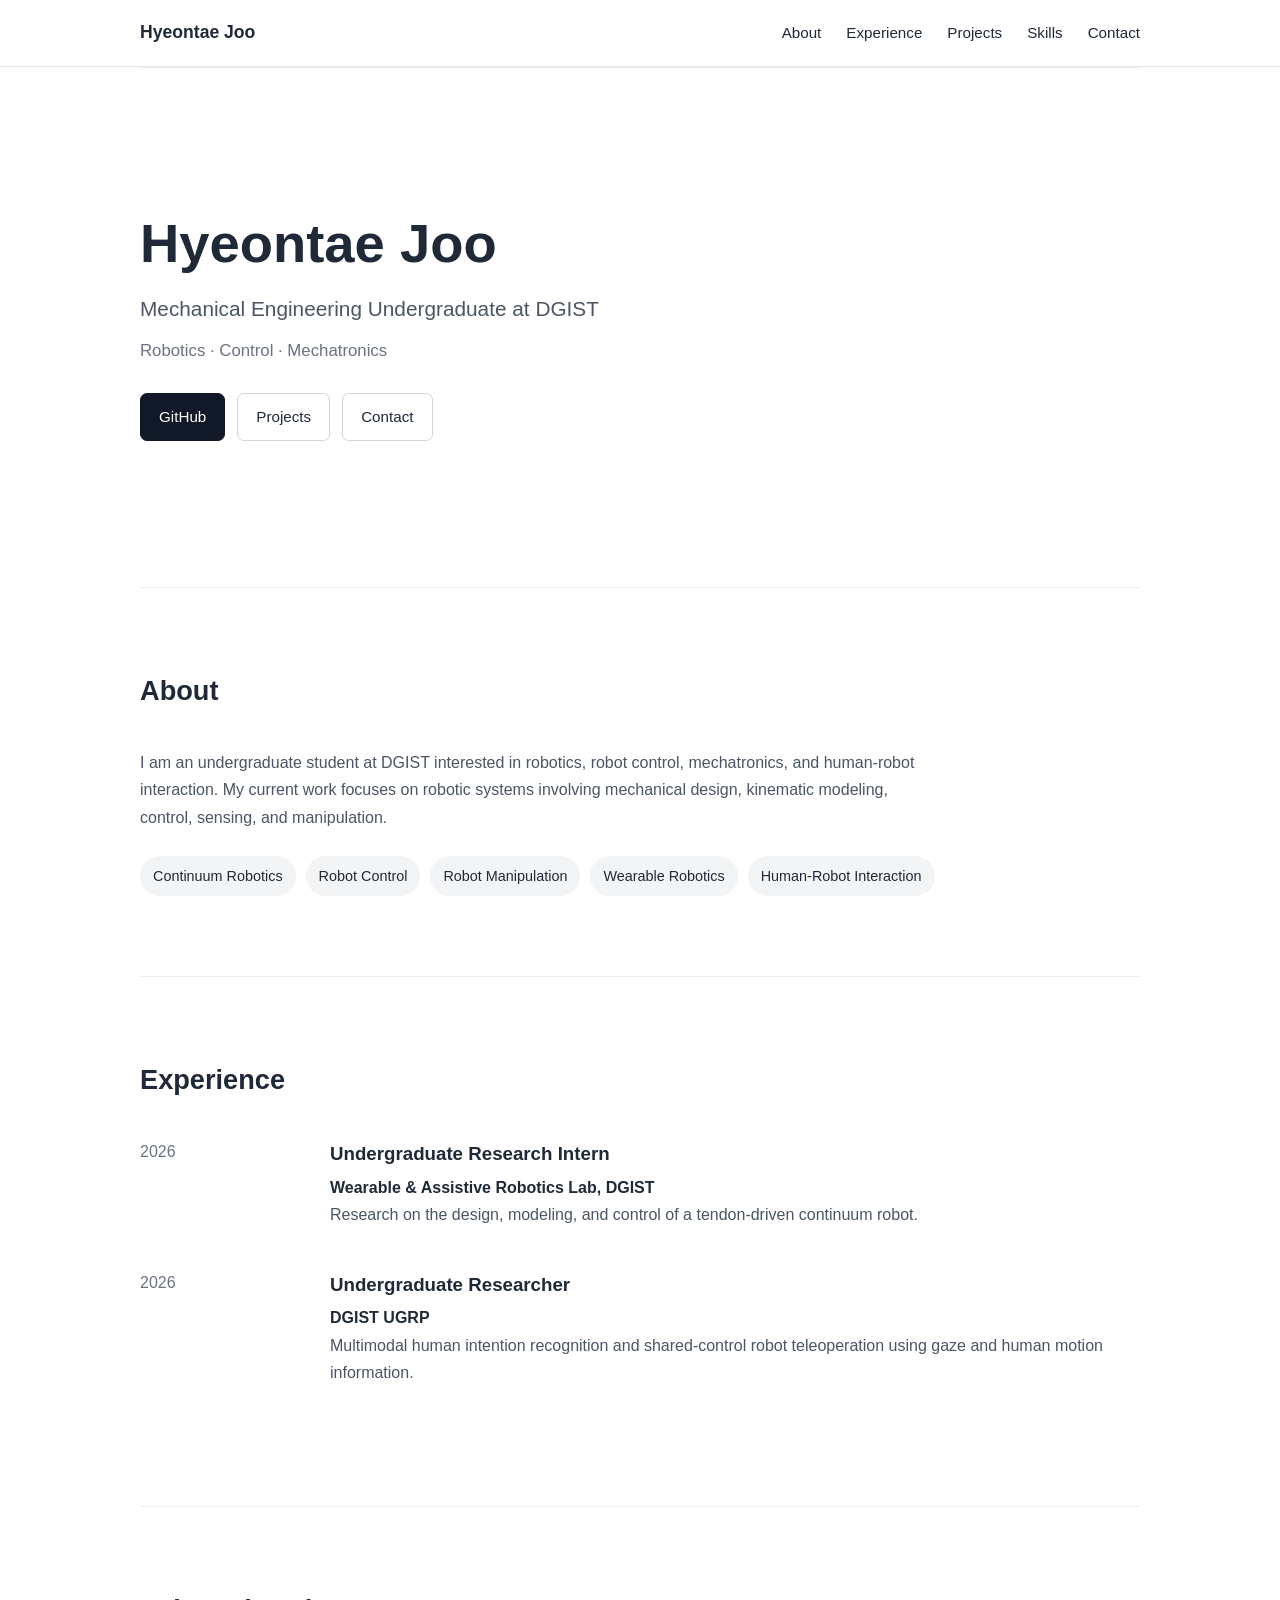
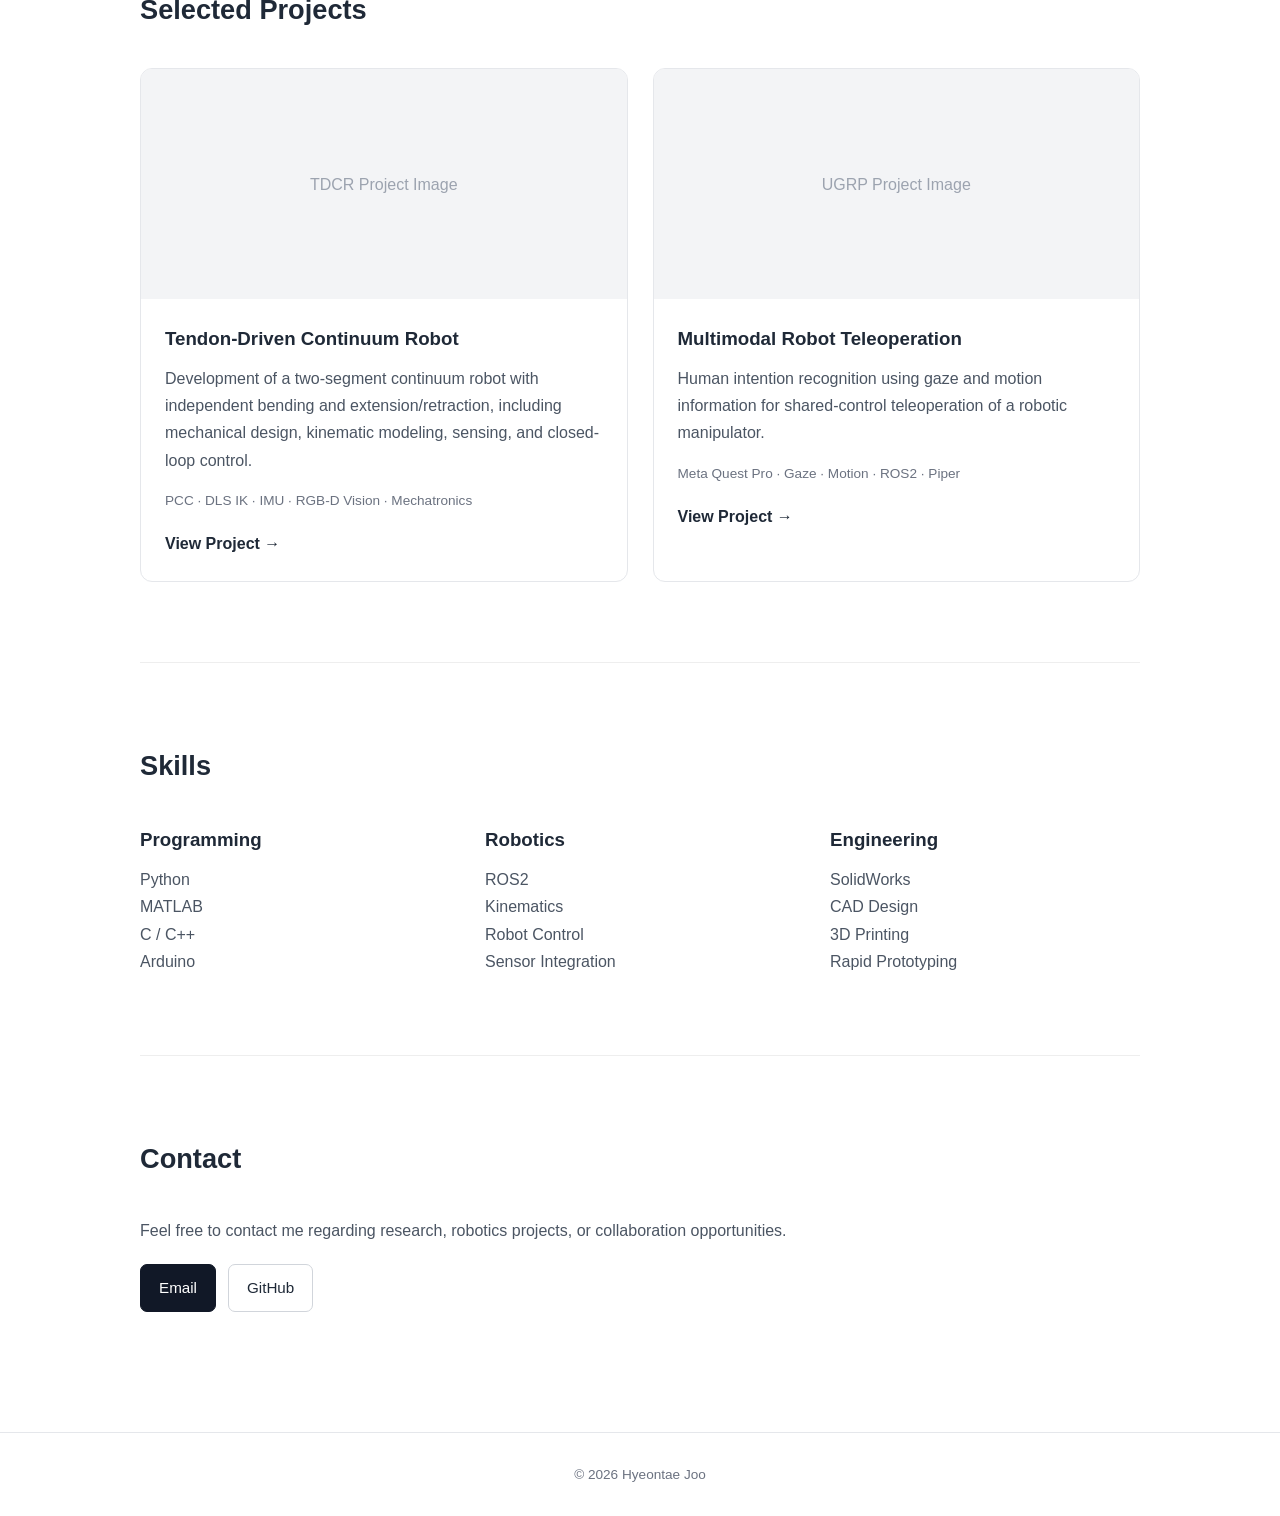
==== index.html @ d096b82c "Update title and add navigation to index.html" ====
<!DOCTYPE html>
<html lang="en">

<head>
  <meta charset="UTF-8">
  <meta name="viewport" content="width=device-width, initial-scale=1.0">

  <title>Hyeontae Joo | Robotics</title>

  <link rel="stylesheet" href="style.css">
</head>

<body>

<nav>
  <div class="nav-container">

    <a href="#" class="logo">
      Hyeontae Joo
    </a>

    <div class="nav-links">
      <a href="#about">About</a>
      <a href="#experience">Experience</a>
      <a href="#projects">Projects</a>
      <a href="#skills">Skills</a>
      <a href="#contact">Contact</a>
    </div>

  </div>
</nav>


<main class="container">

  <!-- HERO -->
  <section class="hero">

    <div>

      <h1>Hyeontae Joo</h1>

      <p class="hero-subtitle">
        Mechanical Engineering Undergraduate at DGIST
      </p>

      <p class="hero-field">
        Robotics · Control · Mechatronics
      </p>

      <div class="buttons">

        <a
          class="button primary"
          href="https://github.com/hyeontaejoo"
          target="_blank">
          GitHub
        </a>

        <a
          class="button"
          href="#projects">
          Projects
        </a>

        <a
          class="button"
          href="#contact">
          Contact
        </a>

      </div>

    </div>

  </section>


  <!-- ABOUT -->
  <section id="about">

    <h2 class="section-title">
      About
    </h2>

    <p class="section-text">
      I am an undergraduate student at DGIST interested in robotics,
      robot control, mechatronics, and human-robot interaction.
      My current work focuses on robotic systems involving mechanical
      design, kinematic modeling, control, sensing, and manipulation.
    </p>


    <div class="interests">

      <span class="tag">Continuum Robotics</span>

      <span class="tag">Robot Control</span>

      <span class="tag">Robot Manipulation</span>

      <span class="tag">Wearable Robotics</span>

      <span class="tag">Human-Robot Interaction</span>

    </div>

  </section>


  <!-- EXPERIENCE -->
  <section id="experience">

    <h2 class="section-title">
      Experience
    </h2>


    <div class="experience-item">

      <div class="experience-date">
        2026
      </div>

      <div>

        <h3>
          Undergraduate Research Intern
        </h3>

        <strong>
          Wearable & Assistive Robotics Lab, DGIST
        </strong>

        <p>
          Research on the design, modeling, and control of a
          tendon-driven continuum robot.
        </p>

      </div>

    </div>


    <div class="experience-item">

      <div class="experience-date">
        2026
      </div>

      <div>

        <h3>
          Undergraduate Researcher
        </h3>

        <strong>
          DGIST UGRP
        </strong>

        <p>
          Multimodal human intention recognition and
          shared-control robot teleoperation using gaze
          and human motion information.
        </p>

      </div>

    </div>

  </section>


  <!-- PROJECTS -->
  <section id="projects">

    <h2 class="section-title">
      Selected Projects
    </h2>


    <div class="projects-grid">


      <!-- TDCR -->
      <div class="project-card">

        <div class="project-image">
          TDCR Project Image
        </div>

        <div class="project-content">

          <h3>
            Tendon-Driven Continuum Robot
          </h3>

          <p>
            Development of a two-segment continuum robot
            with independent bending and extension/retraction,
            including mechanical design, kinematic modeling,
            sensing, and closed-loop control.
          </p>

          <div class="project-tech">
            PCC · DLS IK · IMU · RGB-D Vision · Mechatronics
          </div>

          <a class="project-link" href="#">
            View Project →
          </a>

        </div>

      </div>


      <!-- UGRP -->
      <div class="project-card">

        <div class="project-image">
          UGRP Project Image
        </div>

        <div class="project-content">

          <h3>
            Multimodal Robot Teleoperation
          </h3>

          <p>
            Human intention recognition using gaze and
            motion information for shared-control
            teleoperation of a robotic manipulator.
          </p>

          <div class="project-tech">
            Meta Quest Pro · Gaze · Motion · ROS2 · Piper
          </div>

          <a class="project-link" href="#">
            View Project →
          </a>

        </div>

      </div>


    </div>

  </section>


  <!-- SKILLS -->
  <section id="skills">

    <h2 class="section-title">
      Skills
    </h2>


    <div class="skills-grid">

      <div class="skill">

        <h3>Programming</h3>

        <p>
          Python<br>
          MATLAB<br>
          C / C++<br>
          Arduino
        </p>

      </div>


      <div class="skill">

        <h3>Robotics</h3>

        <p>
          ROS2<br>
          Kinematics<br>
          Robot Control<br>
          Sensor Integration
        </p>

      </div>


      <div class="skill">

        <h3>Engineering</h3>

        <p>
          SolidWorks<br>
          CAD Design<br>
          3D Printing<br>
          Rapid Prototyping
        </p>

      </div>

    </div>

  </section>


  <!-- CONTACT -->
  <section id="contact" class="contact">

    <h2 class="section-title">
      Contact
    </h2>

    <p>
      Feel free to contact me regarding research,
      robotics projects, or collaboration opportunities.
    </p>

    <div class="buttons">

      <a
        class="button primary"
        href="mailto:YOUR_EMAIL">
        Email
      </a>

      <a
        class="button"
        href="https://github.com/hyeontaejoo"
        target="_blank">
        GitHub
      </a>

    </div>

  </section>

</main>


<footer>
  © 2026 Hyeontae Joo
</footer>


</body>
</html>
---- style.css ----
* {
  margin: 0;
  padding: 0;
  box-sizing: border-box;
}

html {
  scroll-behavior: smooth;
}

body {
  font-family: -apple-system, BlinkMacSystemFont, "Segoe UI", Arial, sans-serif;
  color: #1f2937;
  background: #ffffff;
  line-height: 1.7;
}

a {
  color: inherit;
  text-decoration: none;
}

/* Navigation */
nav {
  position: sticky;
  top: 0;
  z-index: 100;
  background: rgba(255, 255, 255, 0.95);
  border-bottom: 1px solid #e5e7eb;
}

.nav-container {
  max-width: 1050px;
  margin: auto;
  padding: 18px 25px;
  display: flex;
  justify-content: space-between;
  align-items: center;
}

.logo {
  font-weight: 700;
  font-size: 1.1rem;
}

.nav-links {
  display: flex;
  gap: 25px;
  font-size: 0.95rem;
}

.nav-links a:hover {
  color: #2563eb;
}

/* Main */
.container {
  max-width: 1050px;
  margin: auto;
  padding: 0 25px;
}

/* Hero */
.hero {
  min-height: 520px;
  display: flex;
  align-items: center;
  padding: 80px 0;
}

.hero h1 {
  font-size: 3.4rem;
  line-height: 1.1;
  margin-bottom: 18px;
}

.hero-subtitle {
  font-size: 1.3rem;
  color: #4b5563;
  margin-bottom: 10px;
}

.hero-field {
  color: #6b7280;
  font-size: 1.05rem;
  margin-bottom: 28px;
}

.buttons {
  display: flex;
  gap: 12px;
  flex-wrap: wrap;
}

.button {
  padding: 10px 18px;
  border: 1px solid #d1d5db;
  border-radius: 7px;
  font-size: 0.95rem;
  transition: 0.2s;
}

.button:hover {
  background: #f3f4f6;
}

.button.primary {
  background: #111827;
  color: white;
  border-color: #111827;
}

/* Sections */
section {
  padding: 80px 0;
  border-top: 1px solid #eeeeee;
}

.section-title {
  font-size: 1.7rem;
  margin-bottom: 35px;
}

.section-text {
  max-width: 780px;
  color: #4b5563;
}

/* Interests */
.interests {
  display: flex;
  flex-wrap: wrap;
  gap: 10px;
  margin-top: 25px;
}

.tag {
  padding: 8px 13px;
  background: #f3f4f6;
  border-radius: 20px;
  font-size: 0.9rem;
}

/* Experience */
.experience-item {
  display: grid;
  grid-template-columns: 160px 1fr;
  gap: 30px;
  margin-bottom: 40px;
}

.experience-date {
  color: #6b7280;
}

.experience-item h3 {
  margin-bottom: 4px;
}

.experience-item p {
  color: #4b5563;
}

/* Projects */
.projects-grid {
  display: grid;
  grid-template-columns: repeat(2, 1fr);
  gap: 25px;
}

.project-card {
  border: 1px solid #e5e7eb;
  border-radius: 12px;
  overflow: hidden;
  transition: 0.25s;
  background: white;
}

.project-card:hover {
  transform: translateY(-4px);
  box-shadow: 0 10px 30px rgba(0,0,0,0.08);
}

.project-image {
  height: 230px;
  background: #f3f4f6;
  display: flex;
  justify-content: center;
  align-items: center;
  color: #9ca3af;
}

.project-content {
  padding: 24px;
}

.project-content h3 {
  margin-bottom: 10px;
}

.project-content p {
  color: #4b5563;
  margin-bottom: 15px;
}

.project-tech {
  font-size: 0.85rem;
  color: #6b7280;
}

.project-link {
  display: inline-block;
  margin-top: 18px;
  font-weight: 600;
}

.project-link:hover {
  color: #2563eb;
}

/* Skills */
.skills-grid {
  display: grid;
  grid-template-columns: repeat(3, 1fr);
  gap: 35px;
}

.skill h3 {
  margin-bottom: 10px;
}

.skill p {
  color: #4b5563;
}

/* Contact */
.contact {
  padding-bottom: 120px;
}

.contact p {
  color: #4b5563;
  margin-bottom: 20px;
}

/* Footer */
footer {
  border-top: 1px solid #e5e7eb;
  padding: 30px 25px;
  text-align: center;
  font-size: 0.85rem;
  color: #6b7280;
}

/* Mobile */
@media (max-width: 750px) {
  .nav-links {
    display: none;
  }

  .hero h1 {
    font-size: 2.6rem;
  }

  .projects-grid {
    grid-template-columns: 1fr;
  }

  .skills-grid {
    grid-template-columns: 1fr;
  }

  .experience-item {
    grid-template-columns: 1fr;
    gap: 5px;
  }
}
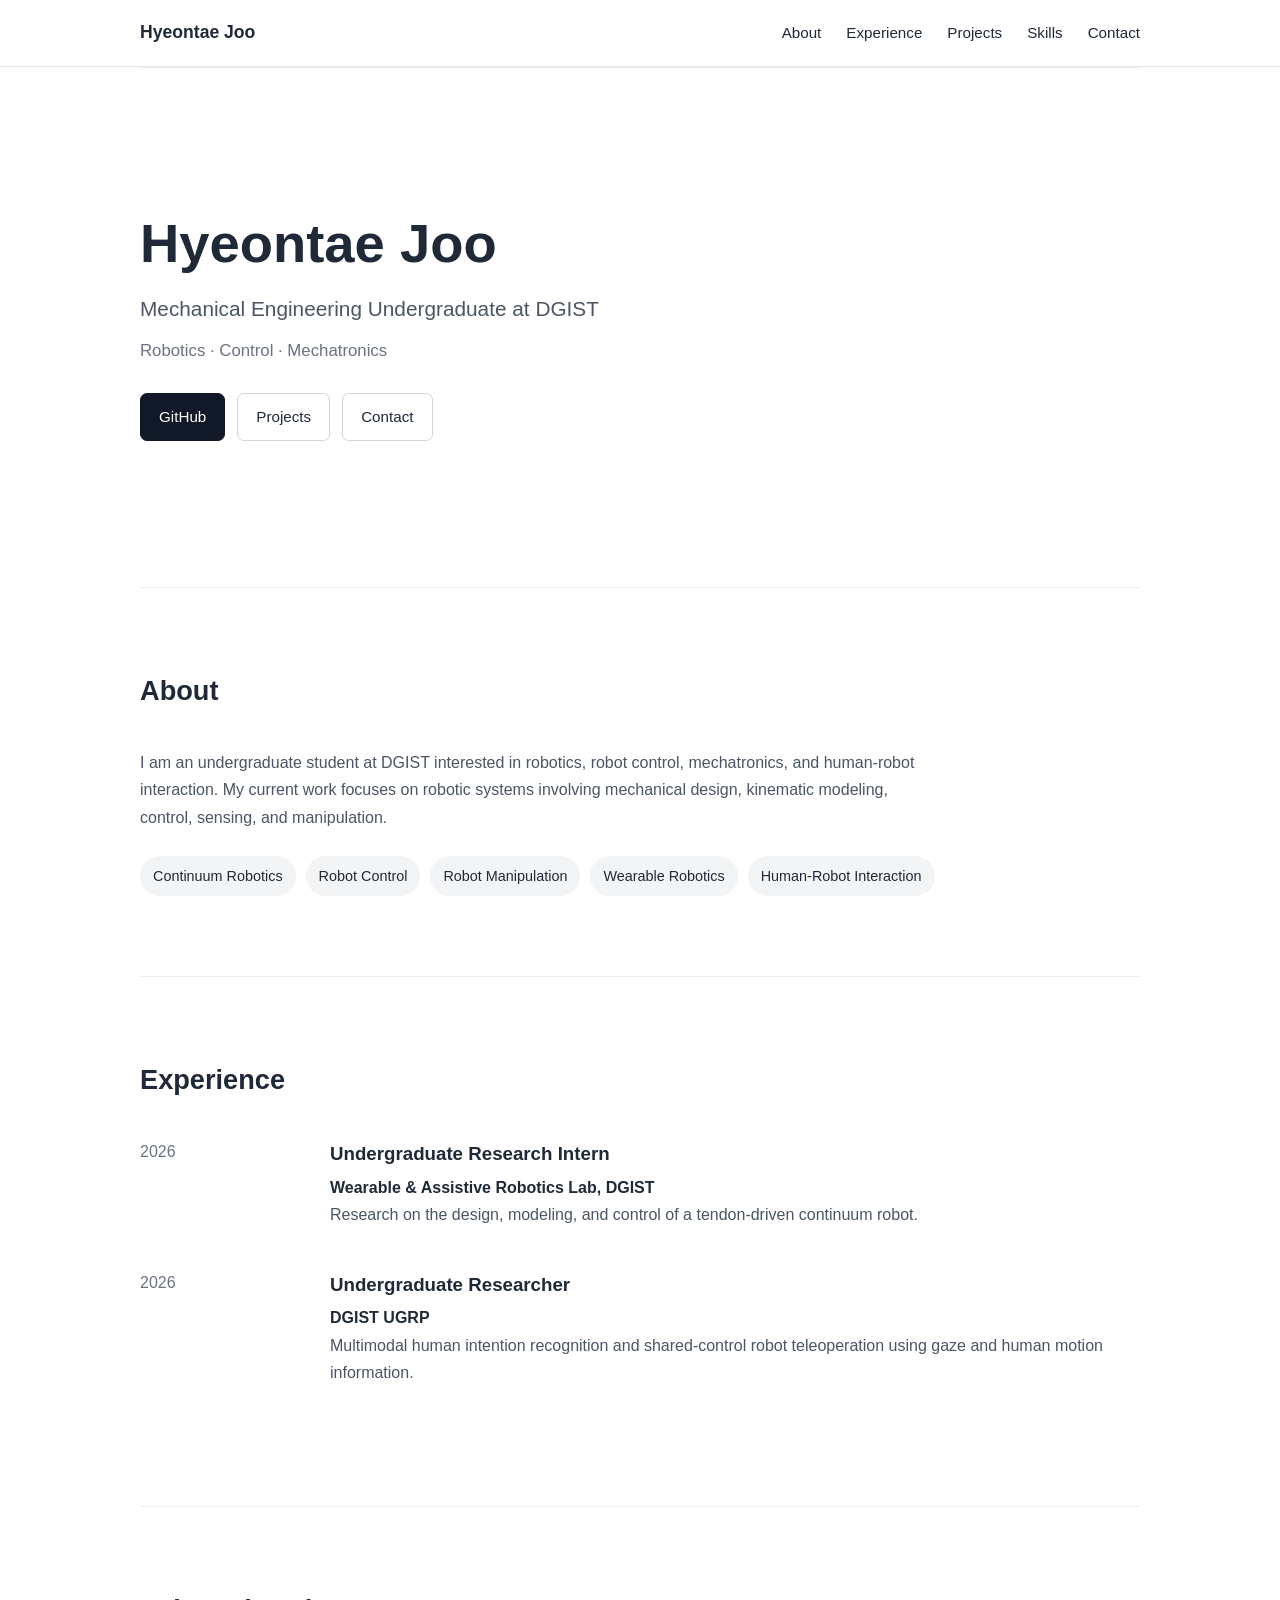
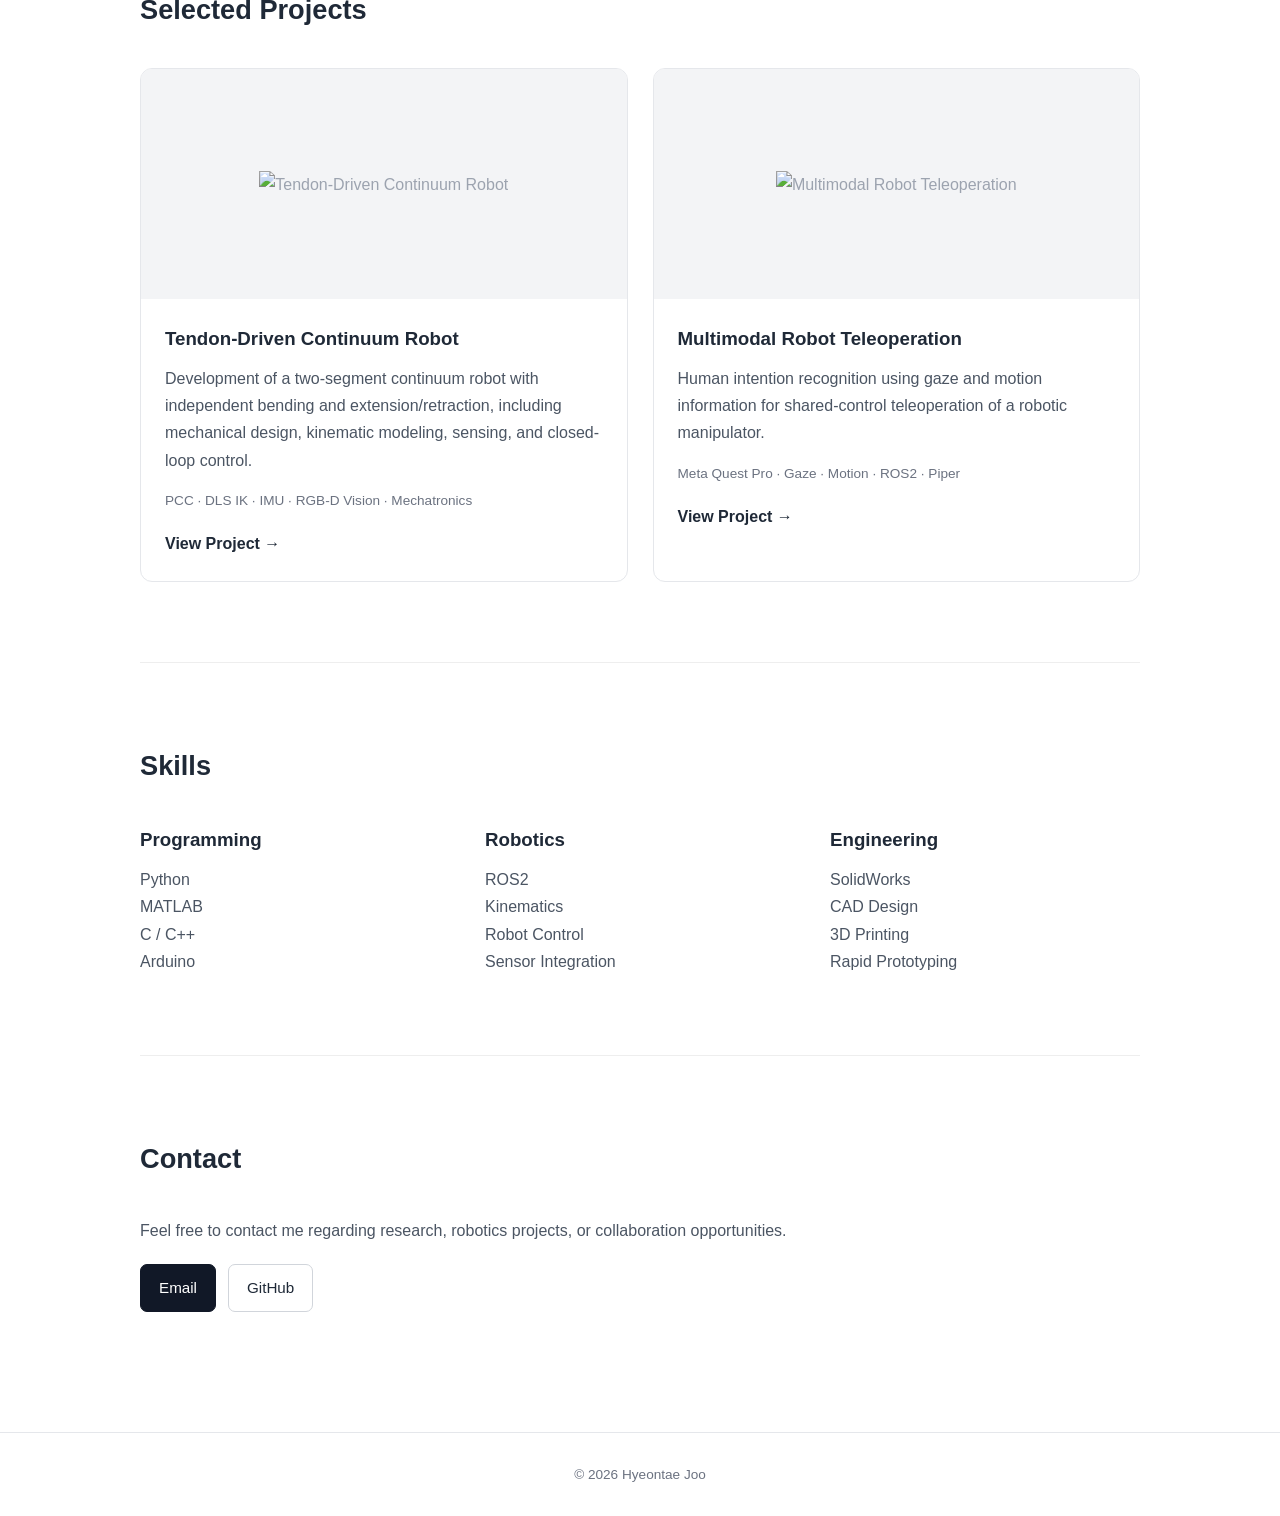
==== commit 5a4c4601: "Add project images for TDCR and UGRP" ====
--- a/index.html
+++ b/index.html
@@ -186,7 +186,7 @@
       <div class="project-card">
 
         <div class="project-image">
-          TDCR Project Image
+          <img src="images/tdcr.jpg" alt="Tendon-Driven Continuum Robot">
         </div>
 
         <div class="project-content">
@@ -219,7 +219,7 @@
       <div class="project-card">
 
         <div class="project-image">
-          UGRP Project Image
+          <img src="images/ugrp.jpg" alt="Multimodal Robot Teleoperation">
         </div>
 
         <div class="project-content">
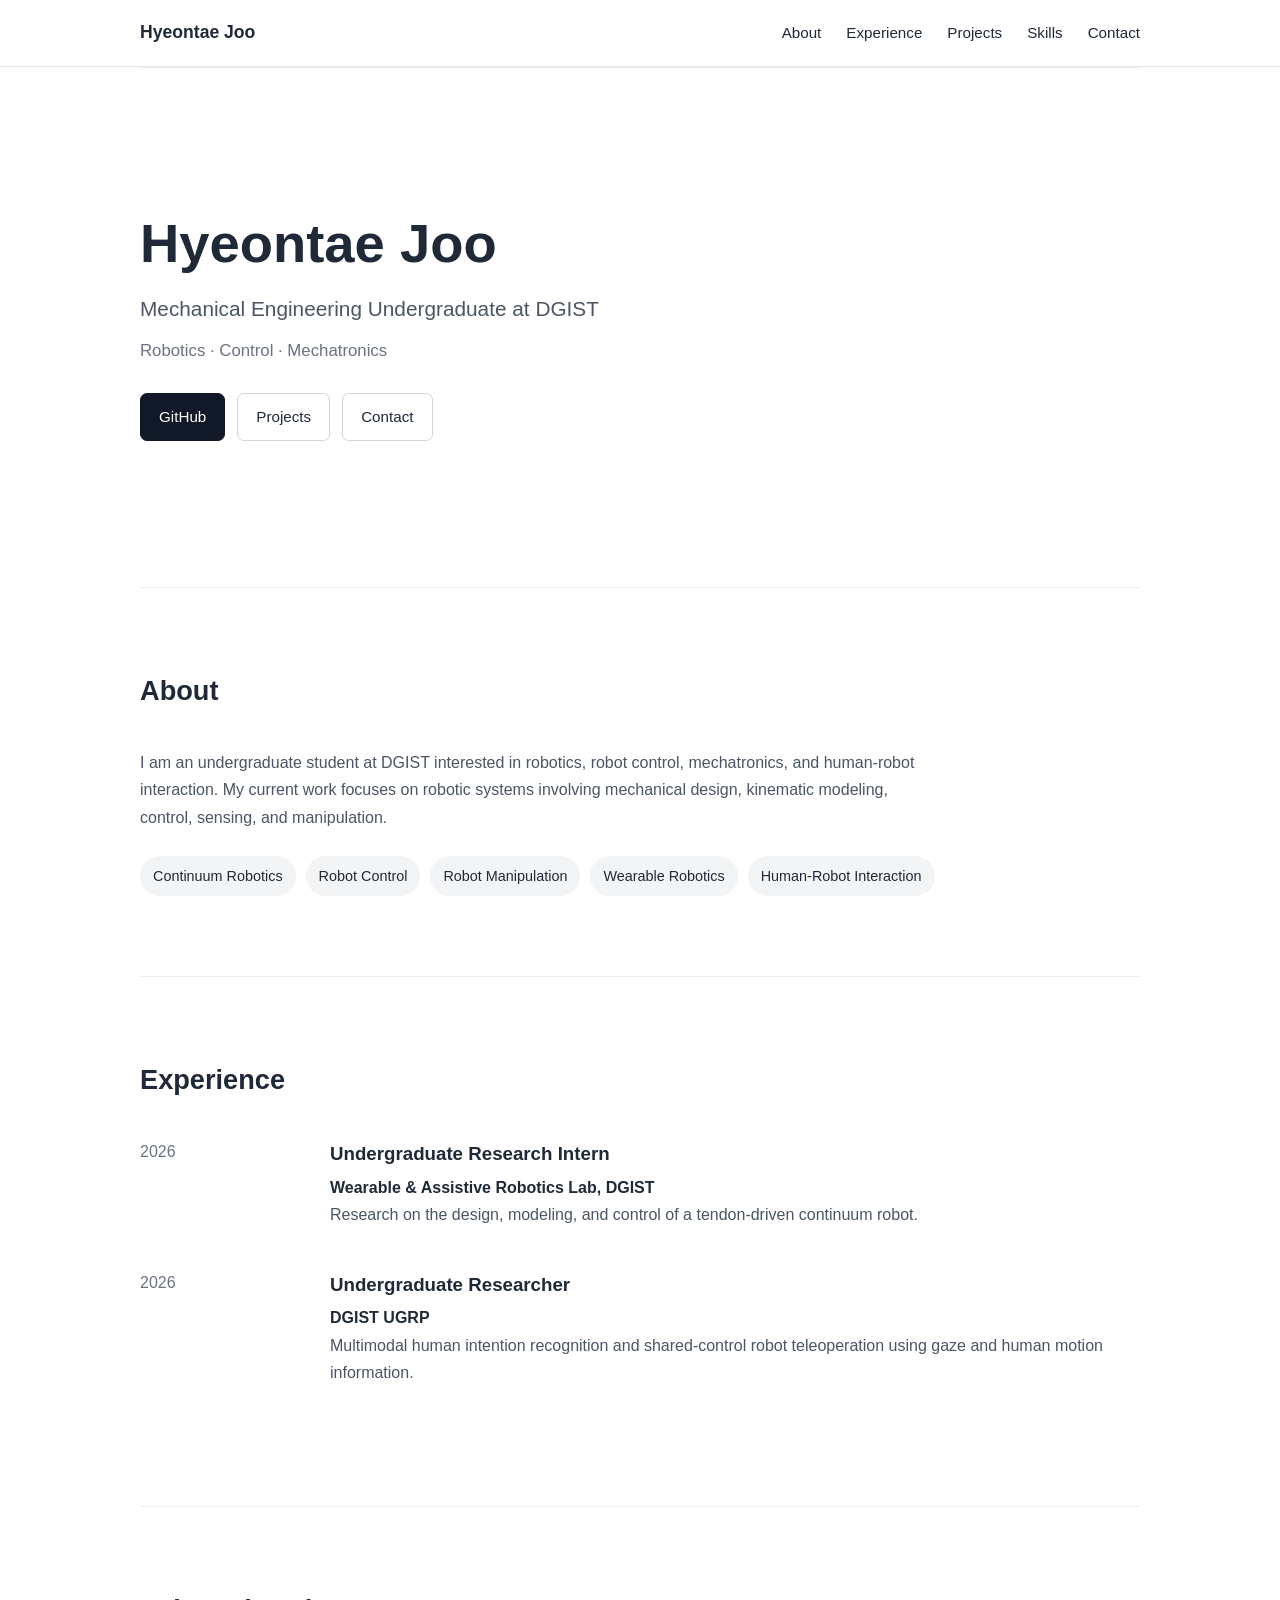
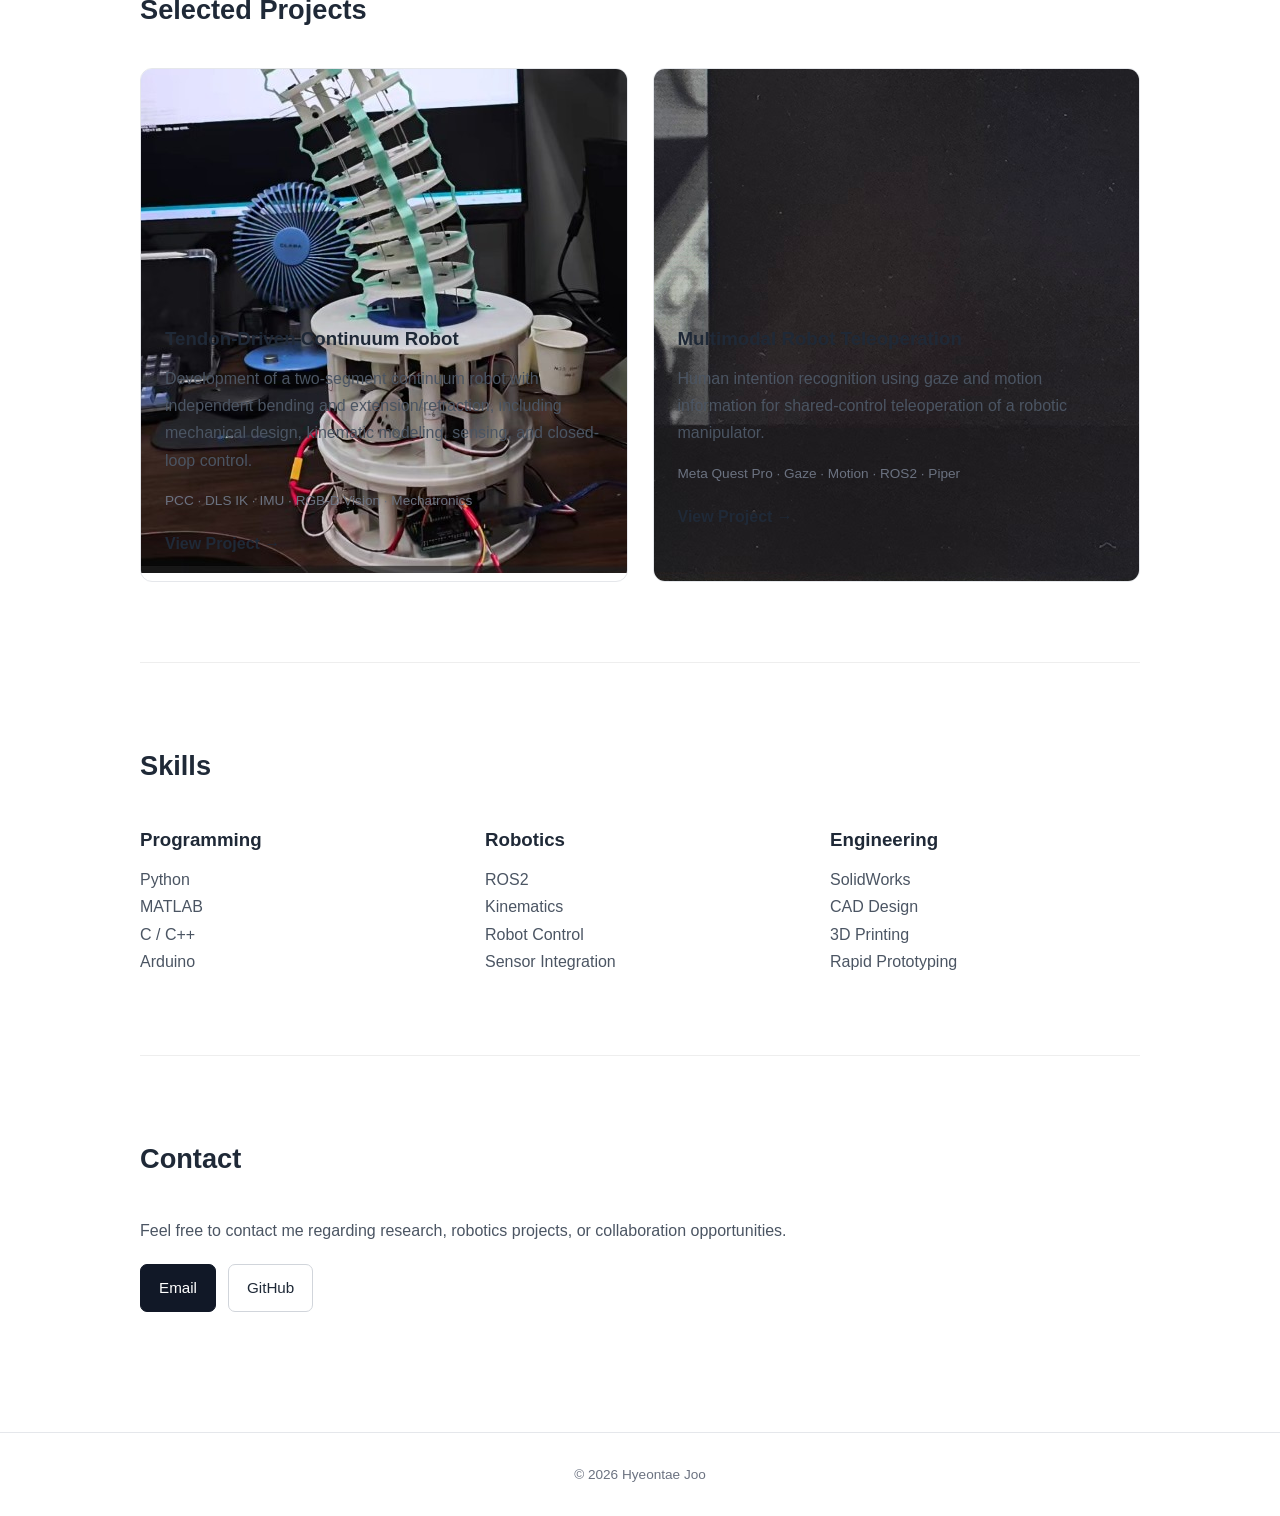
==== commit c513cf62: "Fix image source paths in project cards" ====
--- a/index.html
+++ b/index.html
@@ -186,7 +186,7 @@
       <div class="project-card">
 
         <div class="project-image">
-          <img src="images/tdcr.jpg" alt="Tendon-Driven Continuum Robot">
+          <img src="image/tdcr.jpg" alt="Tendon-Driven Continuum Robot">
         </div>
 
         <div class="project-content">
@@ -219,7 +219,7 @@
       <div class="project-card">
 
         <div class="project-image">
-          <img src="images/ugrp.jpg" alt="Multimodal Robot Teleoperation">
+          <img src="image/ugrp.jpg" alt="Multimodal Robot Teleoperation">
         </div>
 
         <div class="project-content">
--- a/style.css
+++ b/style.css
@@ -188,6 +188,9 @@
   justify-content: center;
   align-items: center;
   color: #9ca3af;
+  width: 100%;
+  height: 100%
+  object-fit: cover;
 }
 
 .project-content {
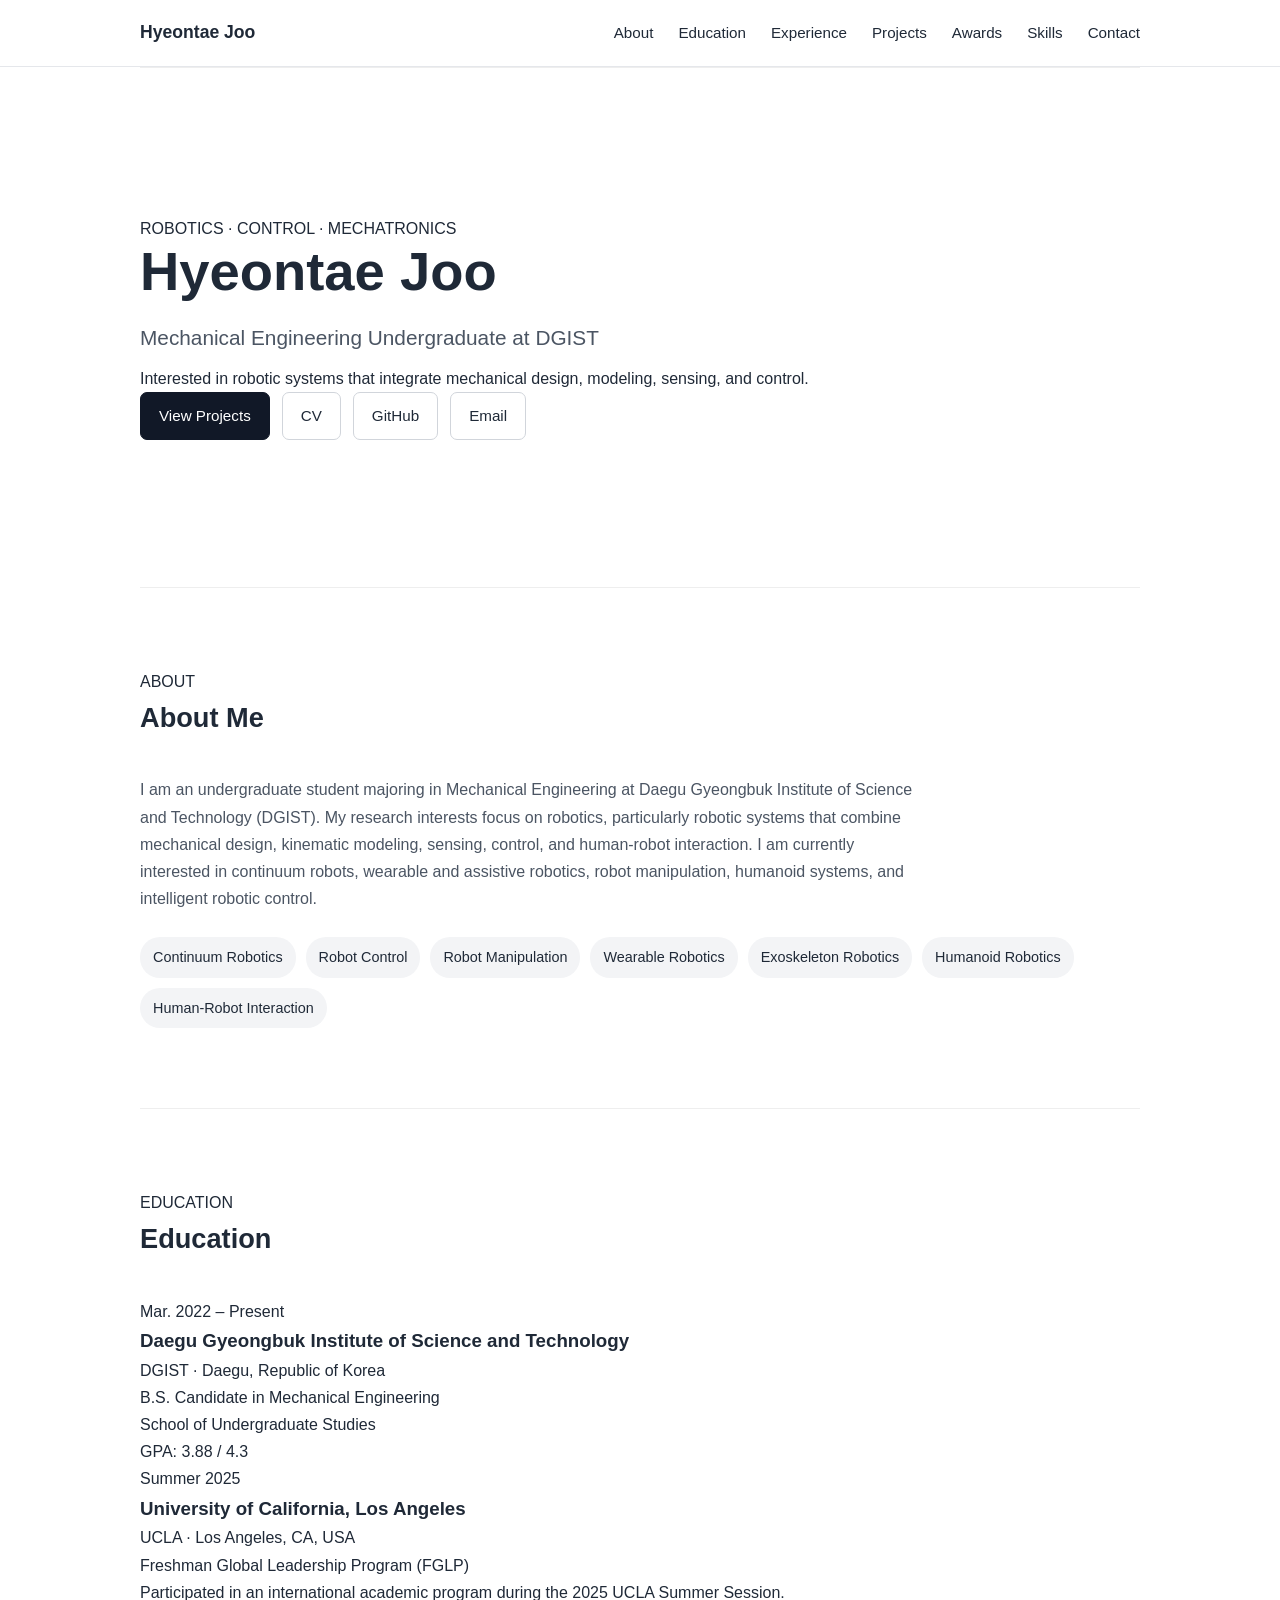
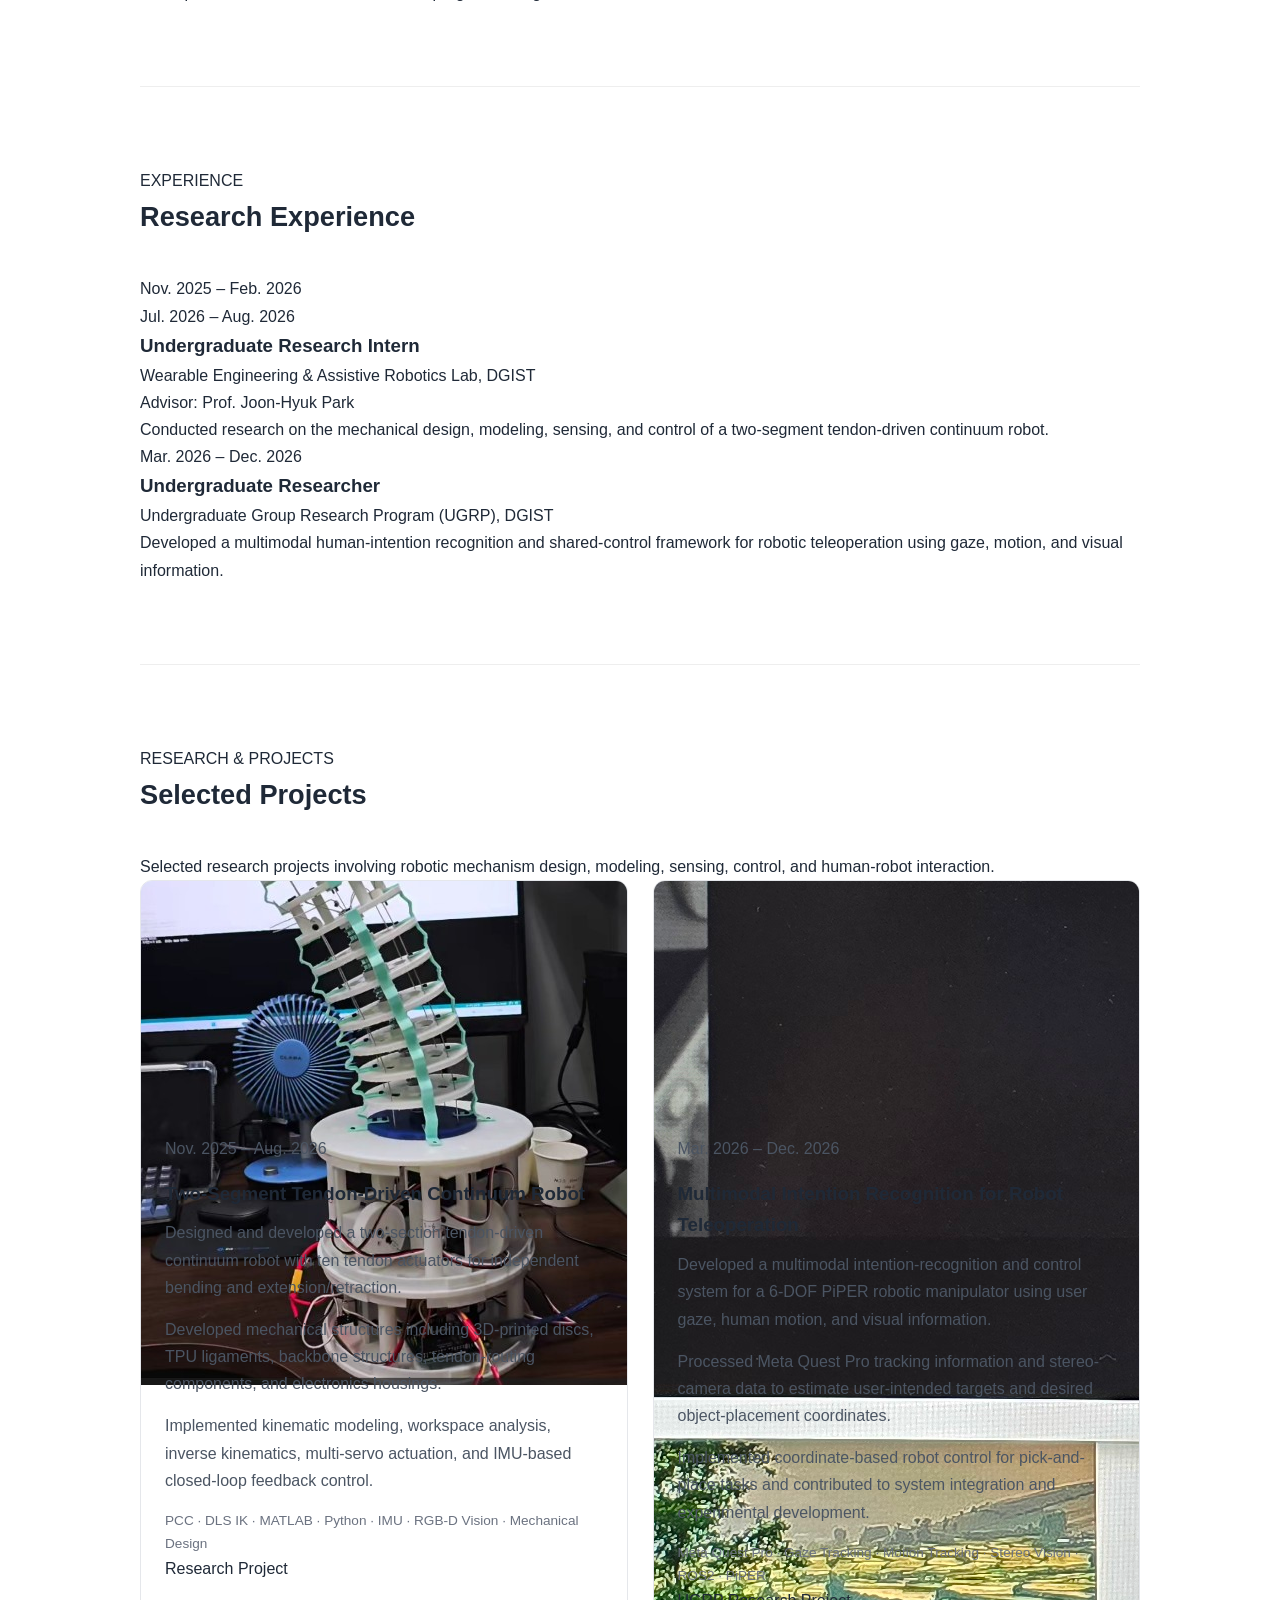
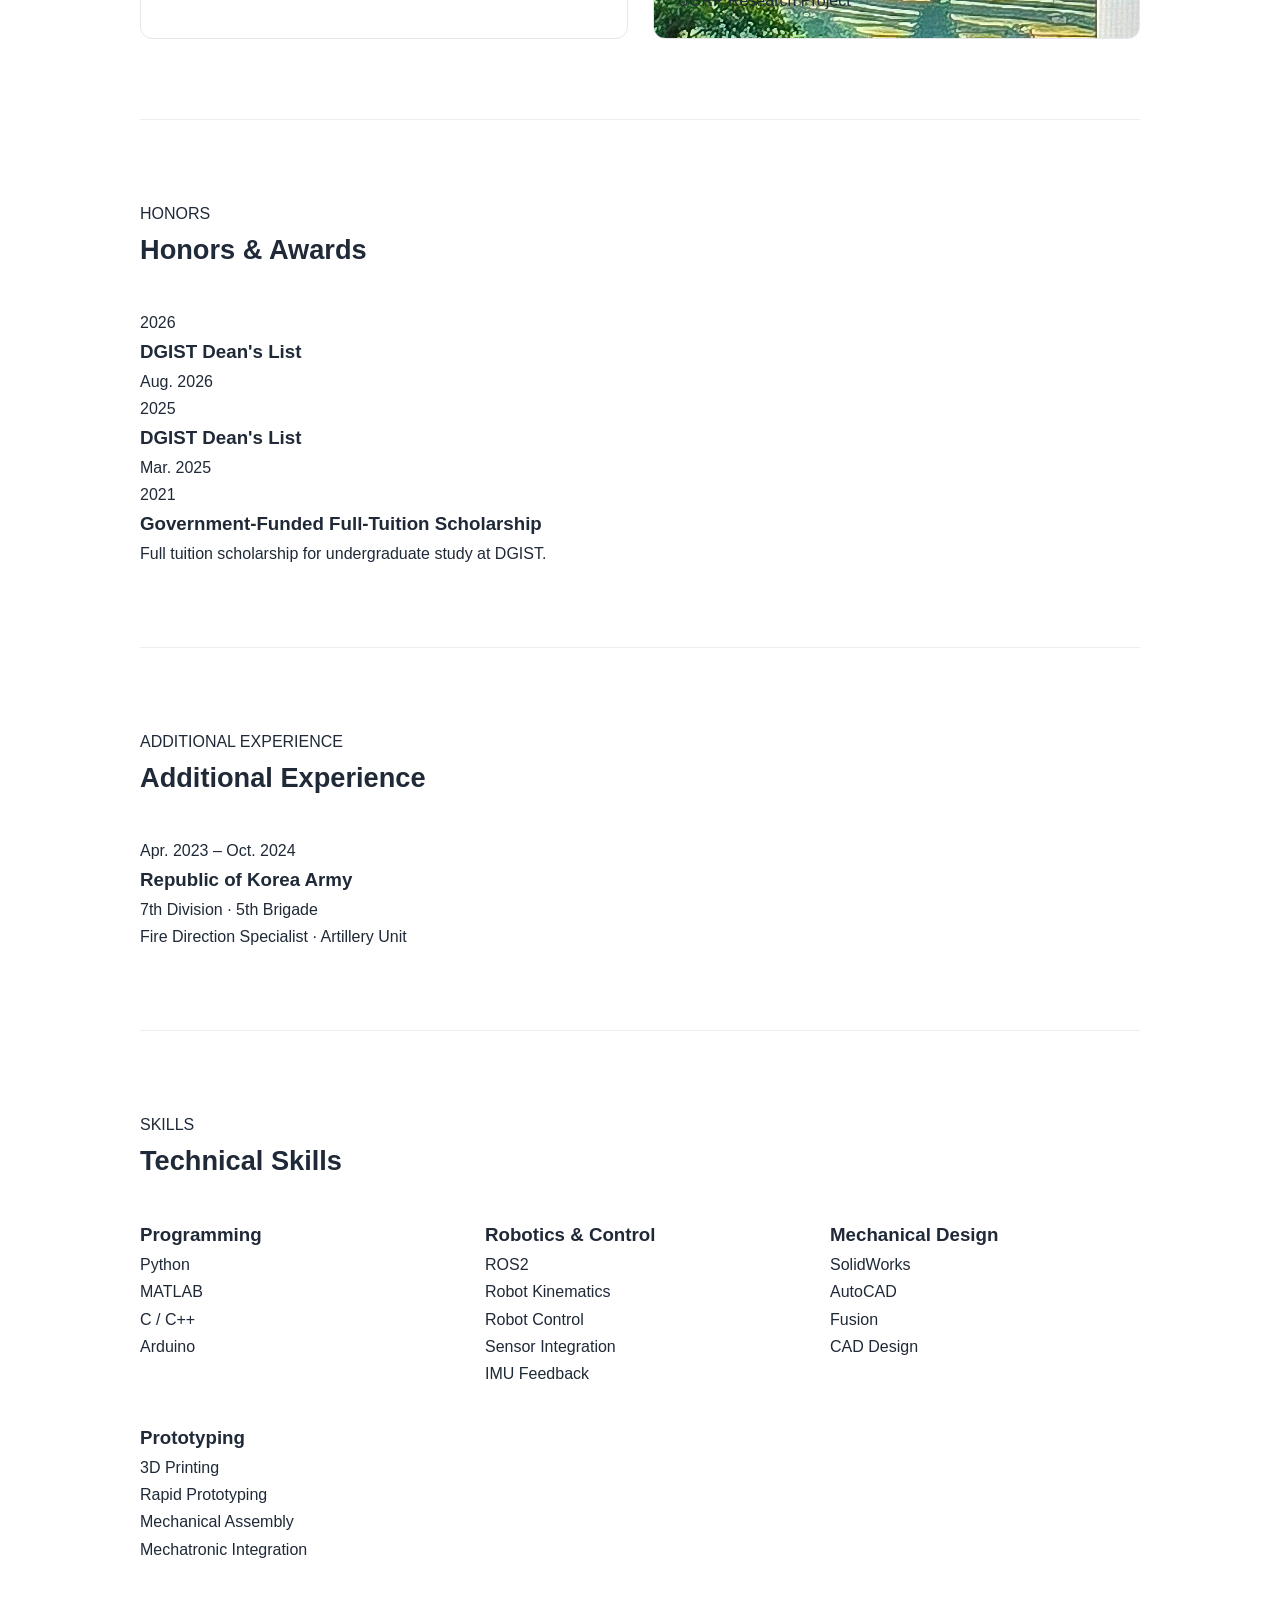
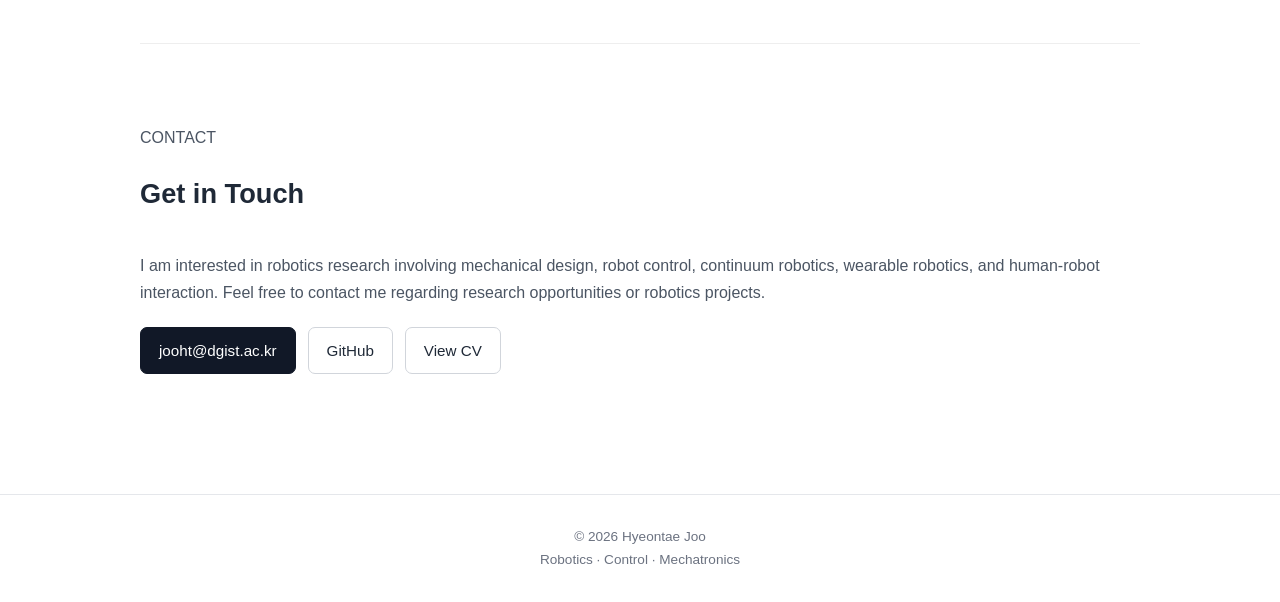
==== commit 0272495a: "Revise HTML structure and content for clarity Updated the title and added a meta description to the " ====
--- a/index.html
+++ b/index.html
@@ -5,327 +5,92 @@
   <meta charset="UTF-8">
   <meta name="viewport" content="width=device-width, initial-scale=1.0">
 
-  <title>Hyeontae Joo | Robotics</title>
+  <meta
+    name="description"
+    content="Hyeontae Joo - Mechanical Engineering undergraduate at DGIST interested in robotics, control, mechatronics, continuum robotics, and human-robot interaction."
+  >
+
+  <title>Hyeontae Joo | Robotics & Mechatronics</title>
 
   <link rel="stylesheet" href="style.css">
 </head>
 
+
 <body>
 
+
+<!-- =========================
+     NAVIGATION
+========================= -->
+
 <nav>
+
   <div class="nav-container">
 
-    <a href="#" class="logo">
+    <a href="#home" class="logo">
       Hyeontae Joo
     </a>
 
     <div class="nav-links">
+
       <a href="#about">About</a>
+      <a href="#education">Education</a>
       <a href="#experience">Experience</a>
       <a href="#projects">Projects</a>
+      <a href="#awards">Awards</a>
       <a href="#skills">Skills</a>
       <a href="#contact">Contact</a>
-    </div>
-
-  </div>
+
+    </div>
+
+  </div>
+
 </nav>
 
 
+
 <main class="container">
 
-  <!-- HERO -->
-  <section class="hero">
-
-    <div>
-
-      <h1>Hyeontae Joo</h1>
-
-      <p class="hero-subtitle">
-        Mechanical Engineering Undergraduate at DGIST
-      </p>
-
-      <p class="hero-field">
-        Robotics · Control · Mechatronics
-      </p>
-
-      <div class="buttons">
-
-        <a
-          class="button primary"
-          href="https://github.com/hyeontaejoo"
-          target="_blank">
-          GitHub
-        </a>
-
-        <a
-          class="button"
-          href="#projects">
-          Projects
-        </a>
-
-        <a
-          class="button"
-          href="#contact">
-          Contact
-        </a>
-
-      </div>
-
-    </div>
-
-  </section>
-
-
-  <!-- ABOUT -->
-  <section id="about">
-
-    <h2 class="section-title">
-      About
-    </h2>
-
-    <p class="section-text">
-      I am an undergraduate student at DGIST interested in robotics,
-      robot control, mechatronics, and human-robot interaction.
-      My current work focuses on robotic systems involving mechanical
-      design, kinematic modeling, control, sensing, and manipulation.
+
+<!-- =========================
+     HERO
+========================= -->
+
+<section class="hero" id="home">
+
+  <div class="hero-content">
+
+    <p class="hero-label">
+      ROBOTICS · CONTROL · MECHATRONICS
     </p>
 
-
-    <div class="interests">
-
-      <span class="tag">Continuum Robotics</span>
-
-      <span class="tag">Robot Control</span>
-
-      <span class="tag">Robot Manipulation</span>
-
-      <span class="tag">Wearable Robotics</span>
-
-      <span class="tag">Human-Robot Interaction</span>
-
-    </div>
-
-  </section>
-
-
-  <!-- EXPERIENCE -->
-  <section id="experience">
-
-    <h2 class="section-title">
-      Experience
-    </h2>
-
-
-    <div class="experience-item">
-
-      <div class="experience-date">
-        2026
-      </div>
-
-      <div>
-
-        <h3>
-          Undergraduate Research Intern
-        </h3>
-
-        <strong>
-          Wearable & Assistive Robotics Lab, DGIST
-        </strong>
-
-        <p>
-          Research on the design, modeling, and control of a
-          tendon-driven continuum robot.
-        </p>
-
-      </div>
-
-    </div>
-
-
-    <div class="experience-item">
-
-      <div class="experience-date">
-        2026
-      </div>
-
-      <div>
-
-        <h3>
-          Undergraduate Researcher
-        </h3>
-
-        <strong>
-          DGIST UGRP
-        </strong>
-
-        <p>
-          Multimodal human intention recognition and
-          shared-control robot teleoperation using gaze
-          and human motion information.
-        </p>
-
-      </div>
-
-    </div>
-
-  </section>
-
-
-  <!-- PROJECTS -->
-  <section id="projects">
-
-    <h2 class="section-title">
-      Selected Projects
-    </h2>
-
-
-    <div class="projects-grid">
-
-
-      <!-- TDCR -->
-      <div class="project-card">
-
-        <div class="project-image">
-          <img src="image/tdcr.jpg" alt="Tendon-Driven Continuum Robot">
-        </div>
-
-        <div class="project-content">
-
-          <h3>
-            Tendon-Driven Continuum Robot
-          </h3>
-
-          <p>
-            Development of a two-segment continuum robot
-            with independent bending and extension/retraction,
-            including mechanical design, kinematic modeling,
-            sensing, and closed-loop control.
-          </p>
-
-          <div class="project-tech">
-            PCC · DLS IK · IMU · RGB-D Vision · Mechatronics
-          </div>
-
-          <a class="project-link" href="#">
-            View Project →
-          </a>
-
-        </div>
-
-      </div>
-
-
-      <!-- UGRP -->
-      <div class="project-card">
-
-        <div class="project-image">
-          <img src="image/ugrp.jpg" alt="Multimodal Robot Teleoperation">
-        </div>
-
-        <div class="project-content">
-
-          <h3>
-            Multimodal Robot Teleoperation
-          </h3>
-
-          <p>
-            Human intention recognition using gaze and
-            motion information for shared-control
-            teleoperation of a robotic manipulator.
-          </p>
-
-          <div class="project-tech">
-            Meta Quest Pro · Gaze · Motion · ROS2 · Piper
-          </div>
-
-          <a class="project-link" href="#">
-            View Project →
-          </a>
-
-        </div>
-
-      </div>
-
-
-    </div>
-
-  </section>
-
-
-  <!-- SKILLS -->
-  <section id="skills">
-
-    <h2 class="section-title">
-      Skills
-    </h2>
-
-
-    <div class="skills-grid">
-
-      <div class="skill">
-
-        <h3>Programming</h3>
-
-        <p>
-          Python<br>
-          MATLAB<br>
-          C / C++<br>
-          Arduino
-        </p>
-
-      </div>
-
-
-      <div class="skill">
-
-        <h3>Robotics</h3>
-
-        <p>
-          ROS2<br>
-          Kinematics<br>
-          Robot Control<br>
-          Sensor Integration
-        </p>
-
-      </div>
-
-
-      <div class="skill">
-
-        <h3>Engineering</h3>
-
-        <p>
-          SolidWorks<br>
-          CAD Design<br>
-          3D Printing<br>
-          Rapid Prototyping
-        </p>
-
-      </div>
-
-    </div>
-
-  </section>
-
-
-  <!-- CONTACT -->
-  <section id="contact" class="contact">
-
-    <h2 class="section-title">
-      Contact
-    </h2>
-
-    <p>
-      Feel free to contact me regarding research,
-      robotics projects, or collaboration opportunities.
+    <h1>
+      Hyeontae Joo
+    </h1>
+
+    <p class="hero-subtitle">
+      Mechanical Engineering Undergraduate at DGIST
     </p>
+
+    <p class="hero-description">
+      Interested in robotic systems that integrate
+      mechanical design, modeling, sensing, and control.
+    </p>
+
 
     <div class="buttons">
 
       <a
         class="button primary"
-        href="mailto:YOUR_EMAIL">
-        Email
+        href="#projects">
+        View Projects
+      </a>
+
+      <a
+        class="button"
+        href="files/Hyeontae_Joo_CV.pdf"
+        target="_blank">
+        CV
       </a>
 
       <a
@@ -335,17 +100,781 @@
         GitHub
       </a>
 
-    </div>
-
-  </section>
+      <a
+        class="button"
+        href="mailto:jooht@dgist.ac.kr">
+        Email
+      </a>
+
+    </div>
+
+  </div>
+
+</section>
+
+
+
+<!-- =========================
+     ABOUT
+========================= -->
+
+<section id="about">
+
+  <p class="section-label">
+    ABOUT
+  </p>
+
+  <h2 class="section-title">
+    About Me
+  </h2>
+
+
+  <p class="section-text">
+
+    I am an undergraduate student majoring in Mechanical Engineering
+    at Daegu Gyeongbuk Institute of Science and Technology (DGIST).
+
+    My research interests focus on robotics, particularly robotic systems
+    that combine mechanical design, kinematic modeling, sensing,
+    control, and human-robot interaction.
+
+    I am currently interested in continuum robots, wearable and assistive
+    robotics, robot manipulation, humanoid systems, and intelligent
+    robotic control.
+
+  </p>
+
+
+  <div class="interests">
+
+    <span class="tag">
+      Continuum Robotics
+    </span>
+
+    <span class="tag">
+      Robot Control
+    </span>
+
+    <span class="tag">
+      Robot Manipulation
+    </span>
+
+    <span class="tag">
+      Wearable Robotics
+    </span>
+
+    <span class="tag">
+      Exoskeleton Robotics
+    </span>
+
+    <span class="tag">
+      Humanoid Robotics
+    </span>
+
+    <span class="tag">
+      Human-Robot Interaction
+    </span>
+
+  </div>
+
+</section>
+
+
+
+<!-- =========================
+     EDUCATION
+========================= -->
+
+<section id="education">
+
+  <p class="section-label">
+    EDUCATION
+  </p>
+
+  <h2 class="section-title">
+    Education
+  </h2>
+
+
+  <!-- DGIST -->
+
+  <div class="timeline-item">
+
+    <div class="timeline-date">
+      Mar. 2022 – Present
+    </div>
+
+    <div class="timeline-content">
+
+      <h3>
+        Daegu Gyeongbuk Institute of Science and Technology
+      </h3>
+
+      <p class="institution">
+        DGIST · Daegu, Republic of Korea
+      </p>
+
+      <p class="position">
+        B.S. Candidate in Mechanical Engineering
+      </p>
+
+      <p>
+        School of Undergraduate Studies
+      </p>
+
+      <p class="detail">
+        GPA: 3.88 / 4.3
+      </p>
+
+    </div>
+
+  </div>
+
+
+
+  <!-- UCLA -->
+
+  <div class="timeline-item">
+
+    <div class="timeline-date">
+      Summer 2025
+    </div>
+
+    <div class="timeline-content">
+
+      <h3>
+        University of California, Los Angeles
+      </h3>
+
+      <p class="institution">
+        UCLA · Los Angeles, CA, USA
+      </p>
+
+      <p class="position">
+        Freshman Global Leadership Program (FGLP)
+      </p>
+
+      <p>
+        Participated in an international academic program
+        during the 2025 UCLA Summer Session.
+      </p>
+
+    </div>
+
+  </div>
+
+
+</section>
+
+
+
+<!-- =========================
+     RESEARCH EXPERIENCE
+========================= -->
+
+<section id="experience">
+
+  <p class="section-label">
+    EXPERIENCE
+  </p>
+
+  <h2 class="section-title">
+    Research Experience
+  </h2>
+
+
+  <!-- Wearable Lab -->
+
+  <div class="timeline-item">
+
+    <div class="timeline-date">
+
+      Nov. 2025 – Feb. 2026
+      <br>
+      Jul. 2026 – Aug. 2026
+
+    </div>
+
+
+    <div class="timeline-content">
+
+      <h3>
+        Undergraduate Research Intern
+      </h3>
+
+      <p class="institution">
+        Wearable Engineering & Assistive Robotics Lab, DGIST
+      </p>
+
+      <p class="advisor">
+        Advisor: Prof. Joon-Hyuk Park
+      </p>
+
+      <p>
+        Conducted research on the mechanical design,
+        modeling, sensing, and control of a two-segment
+        tendon-driven continuum robot.
+      </p>
+
+    </div>
+
+  </div>
+
+
+
+  <!-- UGRP -->
+
+  <div class="timeline-item">
+
+    <div class="timeline-date">
+      Mar. 2026 – Dec. 2026
+    </div>
+
+
+    <div class="timeline-content">
+
+      <h3>
+        Undergraduate Researcher
+      </h3>
+
+      <p class="institution">
+        Undergraduate Group Research Program (UGRP), DGIST
+      </p>
+
+      <p>
+        Developed a multimodal human-intention recognition
+        and shared-control framework for robotic teleoperation
+        using gaze, motion, and visual information.
+      </p>
+
+    </div>
+
+  </div>
+
+
+</section>
+
+
+
+<!-- =========================
+     PROJECTS
+========================= -->
+
+<section id="projects">
+
+  <p class="section-label">
+    RESEARCH & PROJECTS
+  </p>
+
+  <h2 class="section-title">
+    Selected Projects
+  </h2>
+
+  <p class="section-intro">
+    Selected research projects involving robotic mechanism design,
+    modeling, sensing, control, and human-robot interaction.
+  </p>
+
+
+
+  <div class="projects-grid">
+
+
+    <!-- TDCR PROJECT -->
+
+    <article class="project-card">
+
+      <div class="project-image">
+
+        <img
+          src="image/tdcr.jpg"
+          alt="Two-Segment Tendon-Driven Continuum Robot"
+        >
+
+      </div>
+
+
+      <div class="project-content">
+
+        <p class="project-date">
+          Nov. 2025 – Aug. 2026
+        </p>
+
+        <h3>
+          Two-Segment Tendon-Driven Continuum Robot
+        </h3>
+
+
+        <p>
+
+          Designed and developed a two-section tendon-driven
+          continuum robot with ten tendon actuators for independent
+          bending and extension/retraction.
+
+        </p>
+
+
+        <p>
+
+          Developed mechanical structures including 3D-printed discs,
+          TPU ligaments, backbone structures, tendon-routing components,
+          and electronics housings.
+
+        </p>
+
+
+        <p>
+
+          Implemented kinematic modeling, workspace analysis,
+          inverse kinematics, multi-servo actuation, and
+          IMU-based closed-loop feedback control.
+
+        </p>
+
+
+        <div class="project-tech">
+
+          PCC · DLS IK · MATLAB · Python · IMU ·
+          RGB-D Vision · Mechanical Design
+
+        </div>
+
+
+        <div class="project-footer">
+
+          <span class="project-status">
+            Research Project
+          </span>
+
+        </div>
+
+      </div>
+
+    </article>
+
+
+
+    <!-- UGRP PROJECT -->
+
+    <article class="project-card">
+
+      <div class="project-image">
+
+        <img
+          src="image/ugrp.jpg"
+          alt="Multimodal Robot Teleoperation Project"
+        >
+
+      </div>
+
+
+      <div class="project-content">
+
+        <p class="project-date">
+          Mar. 2026 – Dec. 2026
+        </p>
+
+        <h3>
+          Multimodal Intention Recognition for Robot Teleoperation
+        </h3>
+
+
+        <p>
+
+          Developed a multimodal intention-recognition and control
+          system for a 6-DOF PiPER robotic manipulator using
+          user gaze, human motion, and visual information.
+
+        </p>
+
+
+        <p>
+
+          Processed Meta Quest Pro tracking information and
+          stereo-camera data to estimate user-intended targets
+          and desired object-placement coordinates.
+
+        </p>
+
+
+        <p>
+
+          Implemented coordinate-based robot control for
+          pick-and-place tasks and contributed to system
+          integration and experimental development.
+
+        </p>
+
+
+        <div class="project-tech">
+
+          Meta Quest Pro · Gaze Tracking · Motion Tracking ·
+          Stereo Vision · ROS2 · PiPER
+
+        </div>
+
+
+        <div class="project-footer">
+
+          <span class="project-status">
+            UGRP Research Project
+          </span>
+
+        </div>
+
+      </div>
+
+    </article>
+
+
+  </div>
+
+</section>
+
+
+
+<!-- =========================
+     AWARDS
+========================= -->
+
+<section id="awards">
+
+  <p class="section-label">
+    HONORS
+  </p>
+
+  <h2 class="section-title">
+    Honors & Awards
+  </h2>
+
+
+  <div class="award-list">
+
+
+    <div class="award-item">
+
+      <div class="award-year">
+        2026
+      </div>
+
+      <div>
+
+        <h3>
+          DGIST Dean's List
+        </h3>
+
+        <p>
+          Aug. 2026
+        </p>
+
+      </div>
+
+    </div>
+
+
+
+    <div class="award-item">
+
+      <div class="award-year">
+        2025
+      </div>
+
+      <div>
+
+        <h3>
+          DGIST Dean's List
+        </h3>
+
+        <p>
+          Mar. 2025
+        </p>
+
+      </div>
+
+    </div>
+
+
+
+    <div class="award-item">
+
+      <div class="award-year">
+        2021
+      </div>
+
+      <div>
+
+        <h3>
+          Government-Funded Full-Tuition Scholarship
+        </h3>
+
+        <p>
+          Full tuition scholarship for undergraduate study at DGIST.
+        </p>
+
+      </div>
+
+    </div>
+
+
+  </div>
+
+</section>
+
+
+
+<!-- =========================
+     ADDITIONAL EXPERIENCE
+========================= -->
+
+<section id="additional-experience">
+
+  <p class="section-label">
+    ADDITIONAL EXPERIENCE
+  </p>
+
+  <h2 class="section-title">
+    Additional Experience
+  </h2>
+
+
+  <div class="timeline-item">
+
+    <div class="timeline-date">
+      Apr. 2023 – Oct. 2024
+    </div>
+
+    <div class="timeline-content">
+
+      <h3>
+        Republic of Korea Army
+      </h3>
+
+      <p class="institution">
+        7th Division · 5th Brigade
+      </p>
+
+      <p class="position">
+        Fire Direction Specialist · Artillery Unit
+      </p>
+
+    </div>
+
+  </div>
+
+</section>
+
+
+
+<!-- =========================
+     SKILLS
+========================= -->
+
+<section id="skills">
+
+  <p class="section-label">
+    SKILLS
+  </p>
+
+  <h2 class="section-title">
+    Technical Skills
+  </h2>
+
+
+  <div class="skills-grid">
+
+
+    <div class="skill-card">
+
+      <h3>
+        Programming
+      </h3>
+
+      <p>
+        Python
+      </p>
+
+      <p>
+        MATLAB
+      </p>
+
+      <p>
+        C / C++
+      </p>
+
+      <p>
+        Arduino
+      </p>
+
+    </div>
+
+
+
+    <div class="skill-card">
+
+      <h3>
+        Robotics & Control
+      </h3>
+
+      <p>
+        ROS2
+      </p>
+
+      <p>
+        Robot Kinematics
+      </p>
+
+      <p>
+        Robot Control
+      </p>
+
+      <p>
+        Sensor Integration
+      </p>
+
+      <p>
+        IMU Feedback
+      </p>
+
+    </div>
+
+
+
+    <div class="skill-card">
+
+      <h3>
+        Mechanical Design
+      </h3>
+
+      <p>
+        SolidWorks
+      </p>
+
+      <p>
+        AutoCAD
+      </p>
+
+      <p>
+        Fusion
+      </p>
+
+      <p>
+        CAD Design
+      </p>
+
+    </div>
+
+
+
+    <div class="skill-card">
+
+      <h3>
+        Prototyping
+      </h3>
+
+      <p>
+        3D Printing
+      </p>
+
+      <p>
+        Rapid Prototyping
+      </p>
+
+      <p>
+        Mechanical Assembly
+      </p>
+
+      <p>
+        Mechatronic Integration
+      </p>
+
+    </div>
+
+
+  </div>
+
+</section>
+
+
+
+<!-- =========================
+     CONTACT
+========================= -->
+
+<section id="contact" class="contact">
+
+  <p class="section-label">
+    CONTACT
+  </p>
+
+  <h2 class="section-title">
+    Get in Touch
+  </h2>
+
+
+  <p class="contact-text">
+
+    I am interested in robotics research involving mechanical
+    design, robot control, continuum robotics, wearable robotics,
+    and human-robot interaction.
+
+    Feel free to contact me regarding research opportunities
+    or robotics projects.
+
+  </p>
+
+
+  <div class="buttons">
+
+    <a
+      class="button primary"
+      href="mailto:jooht@dgist.ac.kr">
+      jooht@dgist.ac.kr
+    </a>
+
+    <a
+      class="button"
+      href="https://github.com/hyeontaejoo"
+      target="_blank">
+      GitHub
+    </a>
+
+    <a
+      class="button"
+      href="files/Hyeontae_Joo_CV.pdf"
+      target="_blank">
+      View CV
+    </a>
+
+  </div>
+
+</section>
+
 
 </main>
 
 
+
+<!-- =========================
+     FOOTER
+========================= -->
+
 <footer>
-  © 2026 Hyeontae Joo
+
+  <div class="footer-container">
+
+    <p>
+      © 2026 Hyeontae Joo
+    </p>
+
+    <p>
+      Robotics · Control · Mechatronics
+    </p>
+
+  </div>
+
 </footer>
 
 
 </body>
+
 </html>
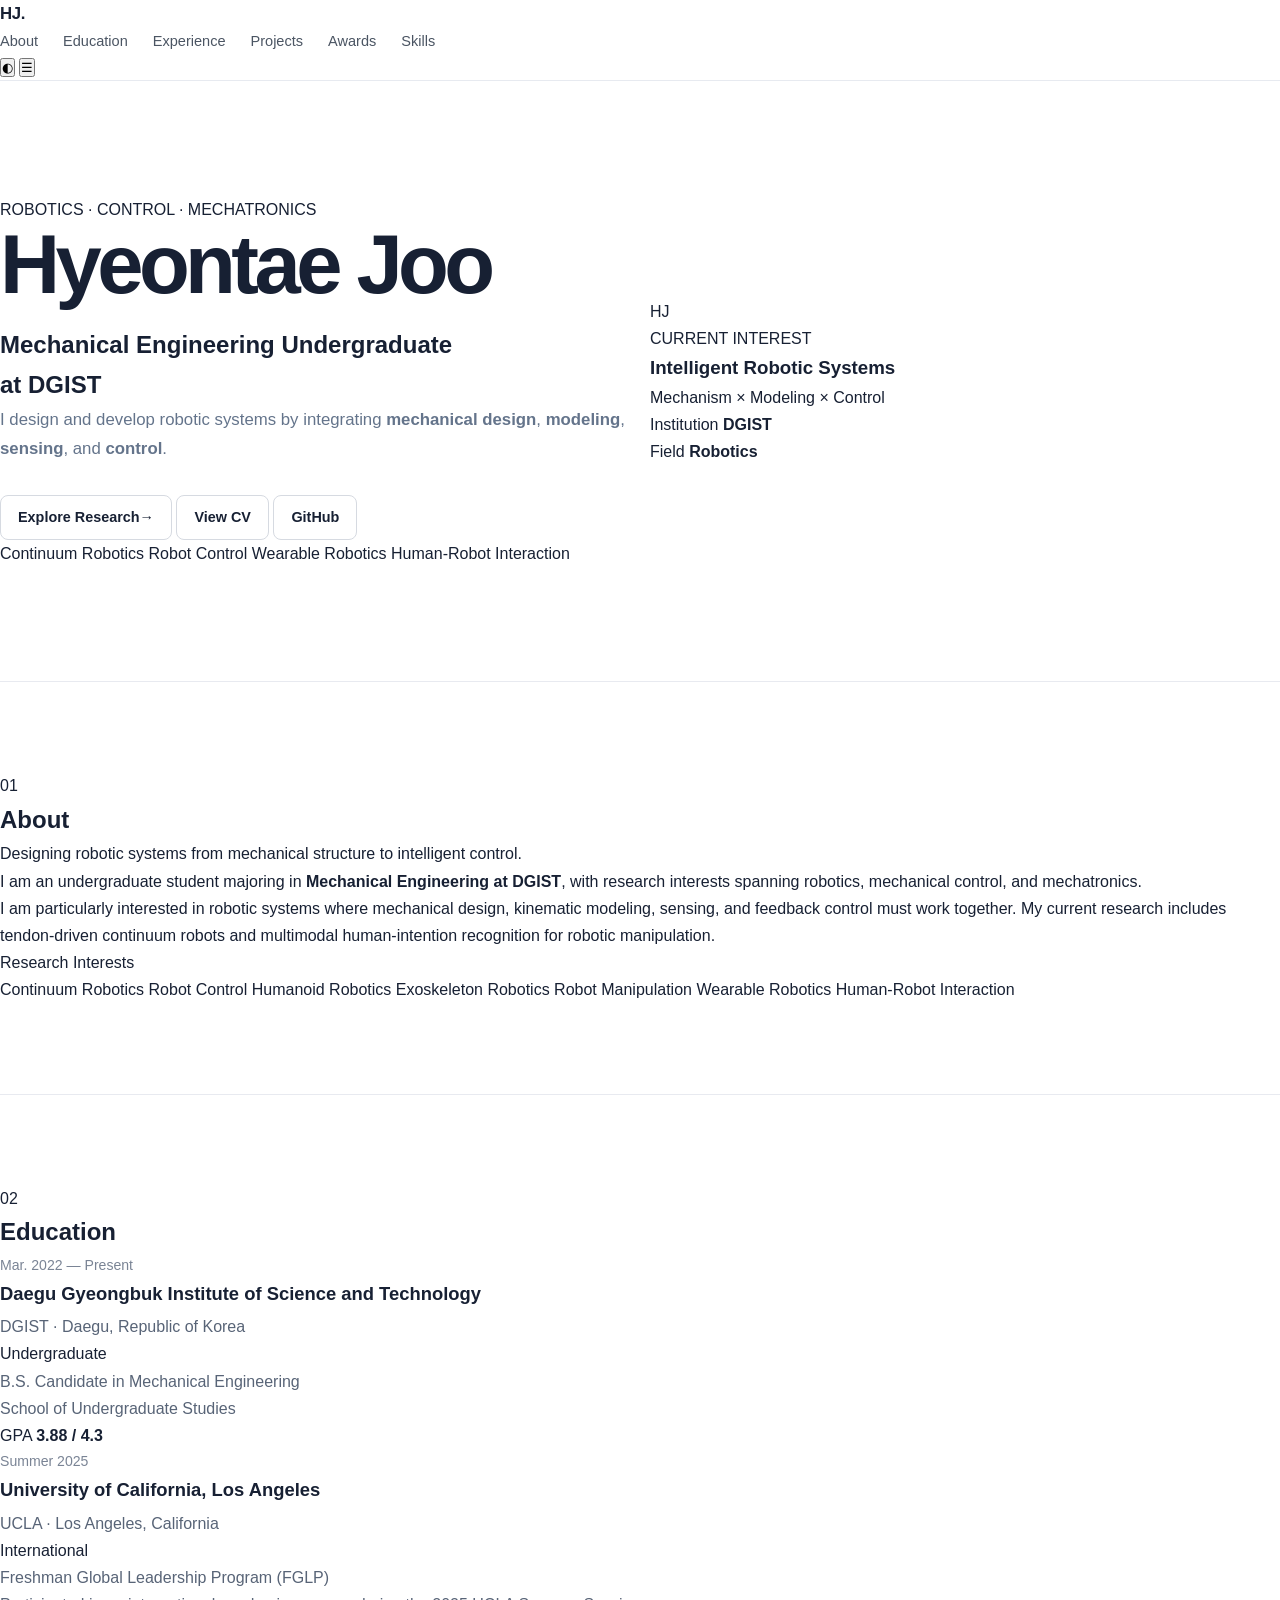
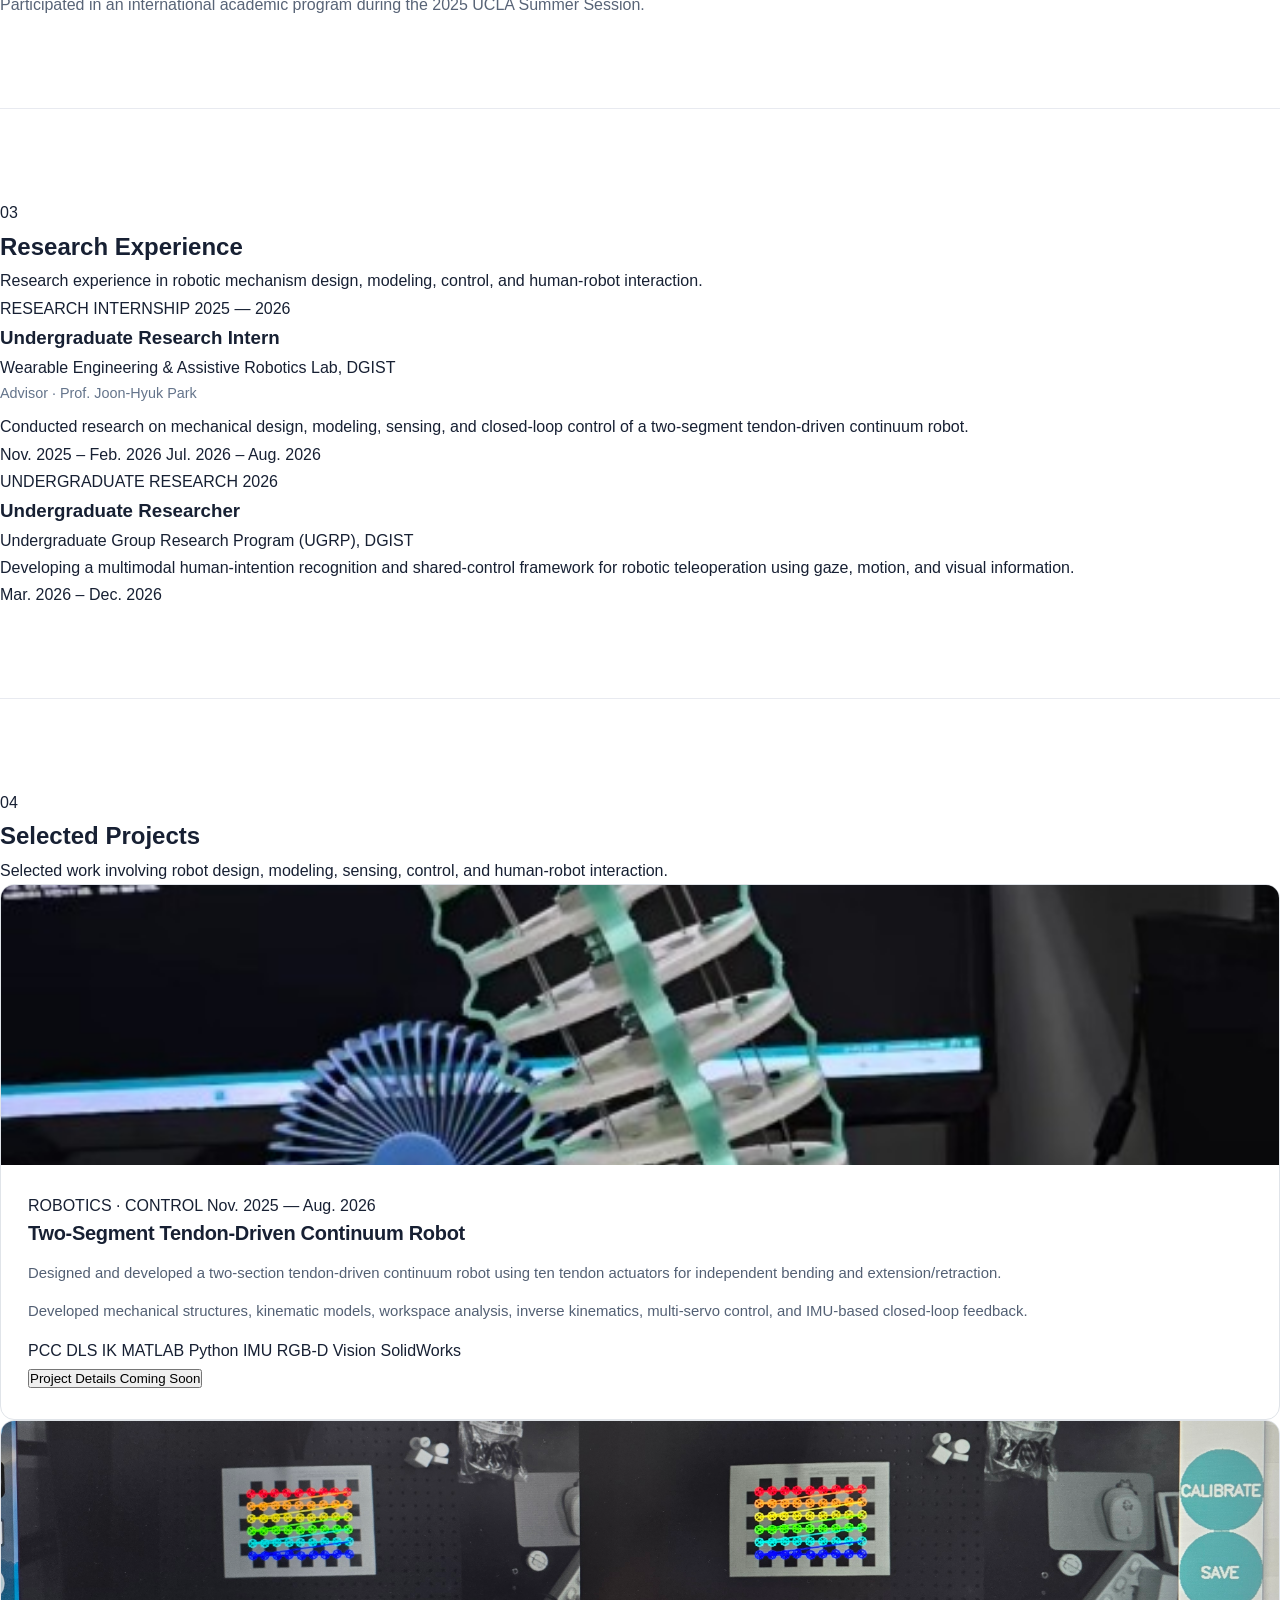
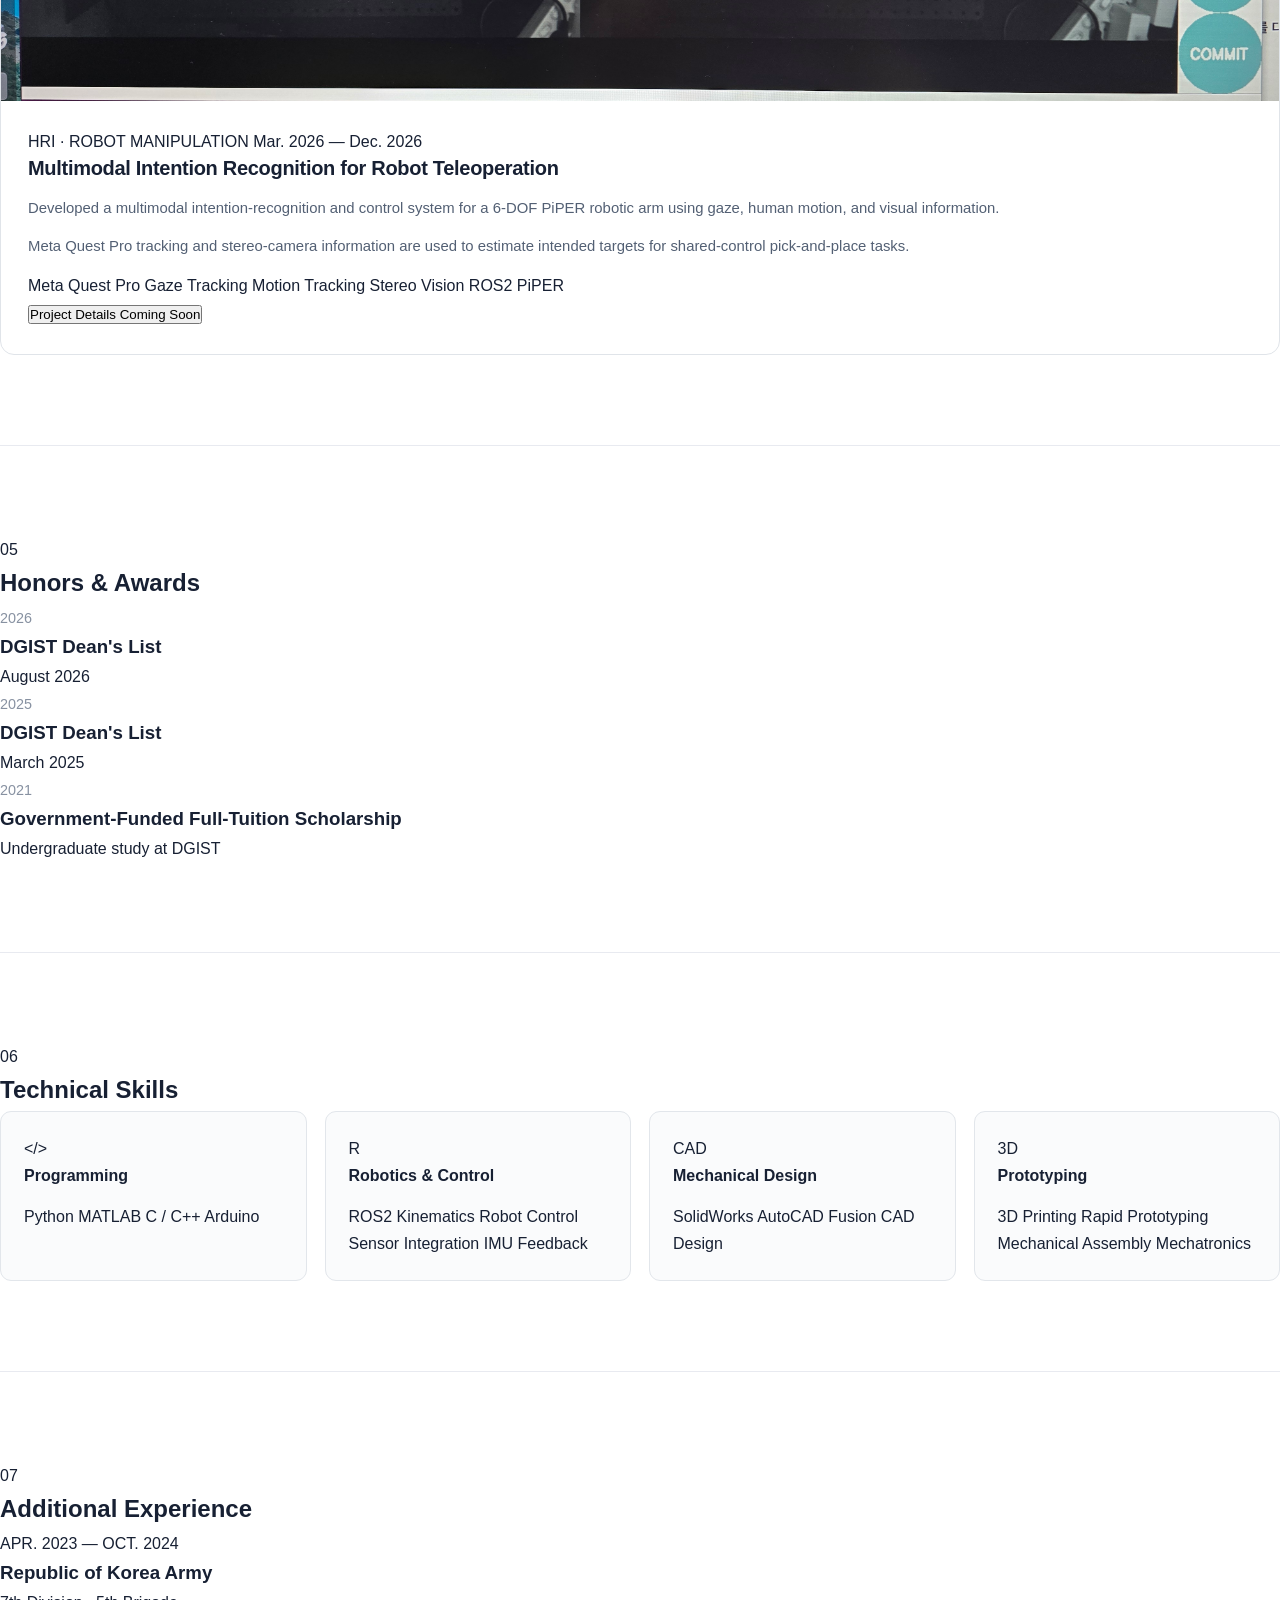
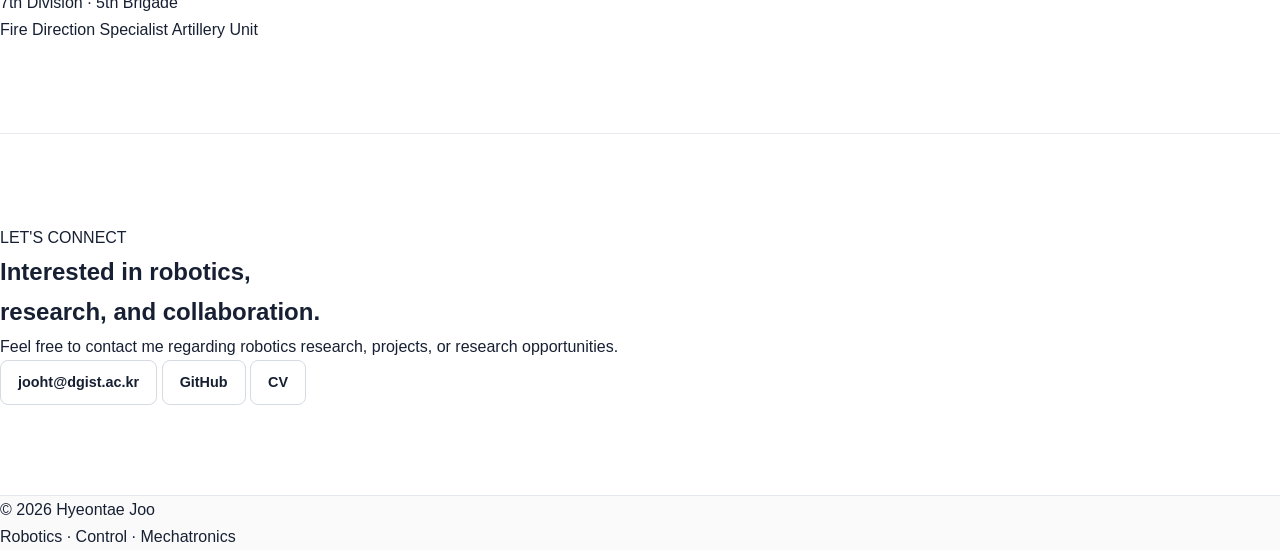
==== commit 01a72d07: "Update print statement from 'Hello' to 'Goodbye'" ====
--- a/index.html
+++ b/index.html
@@ -3,878 +3,1233 @@
 
 <head>
   <meta charset="UTF-8">
-  <meta name="viewport" content="width=device-width, initial-scale=1.0">
+
+  <meta
+    name="viewport"
+    content="width=device-width, initial-scale=1.0"
+  >
 
   <meta
     name="description"
-    content="Hyeontae Joo - Mechanical Engineering undergraduate at DGIST interested in robotics, control, mechatronics, continuum robotics, and human-robot interaction."
+    content="Hyeontae Joo - Mechanical Engineering undergraduate at DGIST working on robotics, control, continuum robots, wearable robotics, and human-robot interaction."
   >
 
   <title>Hyeontae Joo | Robotics & Mechatronics</title>
 
   <link rel="stylesheet" href="style.css">
+
+  <script src="script.js" defer></script>
 </head>
 
 
 <body>
 
-
-<!-- =========================
-     NAVIGATION
-========================= -->
-
-<nav>
-
-  <div class="nav-container">
-
-    <a href="#home" class="logo">
-      Hyeontae Joo
-    </a>
-
-    <div class="nav-links">
-
-      <a href="#about">About</a>
-      <a href="#education">Education</a>
-      <a href="#experience">Experience</a>
-      <a href="#projects">Projects</a>
-      <a href="#awards">Awards</a>
-      <a href="#skills">Skills</a>
-      <a href="#contact">Contact</a>
+  <!-- Decorative background -->
+  <div class="background-orb orb-one"></div>
+  <div class="background-orb orb-two"></div>
+
+
+  <!-- ========================
+       NAVIGATION
+  ========================= -->
+
+  <header class="site-header">
+
+    <nav class="navbar">
+
+      <a href="#home" class="logo">
+        HJ<span>.</span>
+      </a>
+
+
+      <div class="nav-links" id="navLinks">
+
+        <a href="#about">About</a>
+        <a href="#education">Education</a>
+        <a href="#experience">Experience</a>
+        <a href="#projects">Projects</a>
+        <a href="#awards">Awards</a>
+        <a href="#skills">Skills</a>
+
+      </div>
+
+
+      <div class="nav-actions">
+
+        <button
+          class="theme-toggle"
+          id="themeToggle"
+          aria-label="Toggle dark mode"
+        >
+          ◐
+        </button>
+
+
+        <button
+          class="menu-toggle"
+          id="menuToggle"
+          aria-label="Open navigation menu"
+        >
+          ☰
+        </button>
+
+      </div>
+
+    </nav>
+
+  </header>
+
+
+
+  <main>
+
+
+    <!-- ========================
+         HERO
+    ========================= -->
+
+    <section class="hero section-container" id="home">
+
+      <div class="hero-content reveal">
+
+        <div class="eyebrow">
+          ROBOTICS · CONTROL · MECHATRONICS
+        </div>
+
+
+        <h1>
+          Hyeontae
+          <span>Joo</span>
+        </h1>
+
+
+        <h2>
+          Mechanical Engineering Undergraduate
+          <br>
+          at DGIST
+        </h2>
+
+
+        <p class="hero-description">
+
+          I design and develop robotic systems by integrating
+          <strong>mechanical design</strong>,
+          <strong>modeling</strong>,
+          <strong>sensing</strong>, and
+          <strong>control</strong>.
+
+        </p>
+
+
+        <div class="hero-buttons">
+
+          <a
+            href="#projects"
+            class="button button-primary"
+          >
+            Explore Research
+            <span>→</span>
+          </a>
+
+
+          <a
+            href="files/Hyeontae_Joo_CV.pdf"
+            class="button button-secondary"
+            target="_blank"
+            rel="noreferrer"
+          >
+            View CV
+          </a>
+
+
+          <a
+            href="https://github.com/hyeontaejoo"
+            class="button button-secondary"
+            target="_blank"
+            rel="noreferrer"
+          >
+            GitHub
+          </a>
+
+        </div>
+
+
+        <div class="hero-tags">
+
+          <span>Continuum Robotics</span>
+          <span>Robot Control</span>
+          <span>Wearable Robotics</span>
+          <span>Human-Robot Interaction</span>
+
+        </div>
+
+      </div>
+
+
+
+      <!-- Hero visual -->
+
+      <div class="hero-visual reveal">
+
+        <div class="profile-card">
+
+          <div class="profile-glow"></div>
+
+
+          <div class="avatar">
+            HJ
+          </div>
+
+
+          <p class="profile-small">
+            CURRENT INTEREST
+          </p>
+
+
+          <h3>
+            Intelligent Robotic Systems
+          </h3>
+
+
+          <p>
+            Mechanism
+            <span>×</span>
+            Modeling
+            <span>×</span>
+            Control
+          </p>
+
+
+          <div class="profile-divider"></div>
+
+
+          <div class="profile-location">
+
+            <div>
+              <span>Institution</span>
+              <strong>DGIST</strong>
+            </div>
+
+
+            <div>
+              <span>Field</span>
+              <strong>Robotics</strong>
+            </div>
+
+          </div>
+
+        </div>
+
+      </div>
+
+    </section>
+
+
+
+    <!-- ========================
+         ABOUT
+    ========================= -->
+
+    <section class="content-section" id="about">
+
+      <div class="section-container">
+
+        <div class="section-heading reveal">
+
+          <div>
+            <p class="section-number">
+              01
+            </p>
+
+            <h2>
+              About
+            </h2>
+          </div>
+
+
+          <p>
+            Designing robotic systems from
+            mechanical structure to intelligent control.
+          </p>
+
+        </div>
+
+
+
+        <div class="about-layout reveal">
+
+          <div class="about-main">
+
+            <p class="large-text">
+
+              I am an undergraduate student majoring in
+              <strong>Mechanical Engineering at DGIST</strong>,
+              with research interests spanning robotics,
+              mechanical control, and mechatronics.
+
+            </p>
+
+
+            <p>
+
+              I am particularly interested in robotic systems
+              where mechanical design, kinematic modeling,
+              sensing, and feedback control must work together.
+
+              My current research includes tendon-driven
+              continuum robots and multimodal human-intention
+              recognition for robotic manipulation.
+
+            </p>
+
+          </div>
+
+
+          <div class="interest-panel">
+
+            <p class="panel-title">
+              Research Interests
+            </p>
+
+            <div class="interest-list">
+
+              <span>Continuum Robotics</span>
+              <span>Robot Control</span>
+              <span>Humanoid Robotics</span>
+              <span>Exoskeleton Robotics</span>
+              <span>Robot Manipulation</span>
+              <span>Wearable Robotics</span>
+              <span>Human-Robot Interaction</span>
+
+            </div>
+
+          </div>
+
+        </div>
+
+      </div>
+
+    </section>
+
+
+
+    <!-- ========================
+         EDUCATION
+    ========================= -->
+
+    <section class="content-section alternate" id="education">
+
+      <div class="section-container">
+
+        <div class="section-heading reveal">
+
+          <div>
+            <p class="section-number">
+              02
+            </p>
+
+            <h2>
+              Education
+            </h2>
+          </div>
+
+        </div>
+
+
+        <div class="timeline">
+
+
+          <!-- DGIST -->
+
+          <article class="timeline-entry reveal">
+
+            <div class="timeline-marker"></div>
+
+
+            <div class="timeline-date">
+              Mar. 2022 — Present
+            </div>
+
+
+            <div class="timeline-content">
+
+              <div class="timeline-header">
+
+                <div>
+
+                  <h3>
+                    Daegu Gyeongbuk Institute of Science
+                    and Technology
+                  </h3>
+
+                  <p class="organization">
+                    DGIST · Daegu, Republic of Korea
+                  </p>
+
+                </div>
+
+
+                <span class="timeline-badge">
+                  Undergraduate
+                </span>
+
+              </div>
+
+
+              <p class="role">
+                B.S. Candidate in Mechanical Engineering
+              </p>
+
+
+              <p>
+                School of Undergraduate Studies
+              </p>
+
+
+              <div class="education-detail">
+
+                <span>
+                  GPA
+                </span>
+
+                <strong>
+                  3.88 / 4.3
+                </strong>
+
+              </div>
+
+            </div>
+
+          </article>
+
+
+
+          <!-- UCLA -->
+
+          <article class="timeline-entry reveal">
+
+            <div class="timeline-marker"></div>
+
+
+            <div class="timeline-date">
+              Summer 2025
+            </div>
+
+
+            <div class="timeline-content">
+
+              <div class="timeline-header">
+
+                <div>
+
+                  <h3>
+                    University of California,
+                    Los Angeles
+                  </h3>
+
+                  <p class="organization">
+                    UCLA · Los Angeles, California
+                  </p>
+
+                </div>
+
+
+                <span class="timeline-badge">
+                  International
+                </span>
+
+              </div>
+
+
+              <p class="role">
+                Freshman Global Leadership Program (FGLP)
+              </p>
+
+
+              <p>
+
+                Participated in an international academic
+                program during the 2025 UCLA Summer Session.
+
+              </p>
+
+            </div>
+
+          </article>
+
+
+        </div>
+
+      </div>
+
+    </section>
+
+
+
+    <!-- ========================
+         RESEARCH EXPERIENCE
+    ========================= -->
+
+    <section class="content-section" id="experience">
+
+      <div class="section-container">
+
+        <div class="section-heading reveal">
+
+          <div>
+
+            <p class="section-number">
+              03
+            </p>
+
+            <h2>
+              Research Experience
+            </h2>
+
+          </div>
+
+
+          <p>
+            Research experience in robotic mechanism design,
+            modeling, control, and human-robot interaction.
+          </p>
+
+        </div>
+
+
+
+        <div class="experience-grid">
+
+
+          <!-- Wearable Lab -->
+
+          <article class="experience-card reveal">
+
+            <div class="card-top">
+
+              <span class="card-label">
+                RESEARCH INTERNSHIP
+              </span>
+
+              <span class="card-date">
+                2025 — 2026
+              </span>
+
+            </div>
+
+
+            <h3>
+              Undergraduate Research Intern
+            </h3>
+
+
+            <p class="organization">
+
+              Wearable Engineering &
+              Assistive Robotics Lab, DGIST
+
+            </p>
+
+
+            <p class="advisor">
+              Advisor · Prof. Joon-Hyuk Park
+            </p>
+
+
+            <p class="card-description">
+
+              Conducted research on mechanical design,
+              modeling, sensing, and closed-loop control
+              of a two-segment tendon-driven continuum robot.
+
+            </p>
+
+
+            <div class="period-list">
+
+              <span>
+                Nov. 2025 – Feb. 2026
+              </span>
+
+              <span>
+                Jul. 2026 – Aug. 2026
+              </span>
+
+            </div>
+
+          </article>
+
+
+
+          <!-- UGRP -->
+
+          <article class="experience-card reveal">
+
+            <div class="card-top">
+
+              <span class="card-label">
+                UNDERGRADUATE RESEARCH
+              </span>
+
+              <span class="card-date">
+                2026
+              </span>
+
+            </div>
+
+
+            <h3>
+              Undergraduate Researcher
+            </h3>
+
+
+            <p class="organization">
+
+              Undergraduate Group Research Program
+              (UGRP), DGIST
+
+            </p>
+
+
+            <p class="card-description">
+
+              Developing a multimodal human-intention
+              recognition and shared-control framework
+              for robotic teleoperation using gaze,
+              motion, and visual information.
+
+            </p>
+
+
+            <div class="period-list">
+
+              <span>
+                Mar. 2026 – Dec. 2026
+              </span>
+
+            </div>
+
+          </article>
+
+
+        </div>
+
+      </div>
+
+    </section>
+
+
+
+    <!-- ========================
+         PROJECTS
+    ========================= -->
+
+    <section class="content-section alternate" id="projects">
+
+      <div class="section-container">
+
+
+        <div class="section-heading reveal">
+
+          <div>
+
+            <p class="section-number">
+              04
+            </p>
+
+            <h2>
+              Selected Projects
+            </h2>
+
+          </div>
+
+
+          <p>
+
+            Selected work involving robot design,
+            modeling, sensing, control,
+            and human-robot interaction.
+
+          </p>
+
+        </div>
+
+
+
+        <div class="project-list">
+
+
+          <!-- TDCR -->
+
+          <article class="project-card featured reveal">
+
+            <div class="project-image">
+
+              <img
+                src="image/tdcr.jpg"
+                alt="Two-Segment Tendon-Driven Continuum Robot"
+              >
+
+              <div class="project-image-overlay">
+
+                <span>
+                  Featured Research
+                </span>
+
+              </div>
+
+            </div>
+
+
+
+            <div class="project-content">
+
+              <div class="project-meta">
+
+                <span>
+                  ROBOTICS · CONTROL
+                </span>
+
+                <span>
+                  Nov. 2025 — Aug. 2026
+                </span>
+
+              </div>
+
+
+              <h3>
+                Two-Segment Tendon-Driven
+                Continuum Robot
+              </h3>
+
+
+              <p>
+
+                Designed and developed a two-section
+                tendon-driven continuum robot using ten
+                tendon actuators for independent bending
+                and extension/retraction.
+
+              </p>
+
+
+              <p>
+
+                Developed mechanical structures,
+                kinematic models, workspace analysis,
+                inverse kinematics, multi-servo control,
+                and IMU-based closed-loop feedback.
+
+              </p>
+
+
+              <div class="tech-list">
+
+                <span>PCC</span>
+                <span>DLS IK</span>
+                <span>MATLAB</span>
+                <span>Python</span>
+                <span>IMU</span>
+                <span>RGB-D Vision</span>
+                <span>SolidWorks</span>
+
+              </div>
+
+
+              <button class="project-link disabled-link">
+                Project Details Coming Soon
+              </button>
+
+            </div>
+
+          </article>
+
+
+
+          <!-- UGRP -->
+
+          <article class="project-card reveal">
+
+            <div class="project-image">
+
+              <img
+                src="image/ugrp.jpg"
+                alt="Multimodal Robot Teleoperation"
+              >
+
+              <div class="project-image-overlay">
+
+                <span>
+                  UGRP Research
+                </span>
+
+              </div>
+
+            </div>
+
+
+
+            <div class="project-content">
+
+              <div class="project-meta">
+
+                <span>
+                  HRI · ROBOT MANIPULATION
+                </span>
+
+                <span>
+                  Mar. 2026 — Dec. 2026
+                </span>
+
+              </div>
+
+
+              <h3>
+                Multimodal Intention Recognition
+                for Robot Teleoperation
+              </h3>
+
+
+              <p>
+
+                Developed a multimodal intention-recognition
+                and control system for a 6-DOF PiPER robotic
+                arm using gaze, human motion,
+                and visual information.
+
+              </p>
+
+
+              <p>
+
+                Meta Quest Pro tracking and stereo-camera
+                information are used to estimate intended
+                targets for shared-control pick-and-place tasks.
+
+              </p>
+
+
+              <div class="tech-list">
+
+                <span>Meta Quest Pro</span>
+                <span>Gaze Tracking</span>
+                <span>Motion Tracking</span>
+                <span>Stereo Vision</span>
+                <span>ROS2</span>
+                <span>PiPER</span>
+
+              </div>
+
+
+              <button class="project-link disabled-link">
+                Project Details Coming Soon
+              </button>
+
+            </div>
+
+          </article>
+
+
+        </div>
+
+      </div>
+
+    </section>
+
+
+
+    <!-- ========================
+         AWARDS
+    ========================= -->
+
+    <section class="content-section" id="awards">
+
+      <div class="section-container">
+
+
+        <div class="section-heading reveal">
+
+          <div>
+
+            <p class="section-number">
+              05
+            </p>
+
+            <h2>
+              Honors & Awards
+            </h2>
+
+          </div>
+
+        </div>
+
+
+
+        <div class="award-grid">
+
+
+          <article class="award-card reveal">
+
+            <span class="award-year">
+              2026
+            </span>
+
+            <div>
+
+              <h3>
+                DGIST Dean's List
+              </h3>
+
+              <p>
+                August 2026
+              </p>
+
+            </div>
+
+          </article>
+
+
+
+          <article class="award-card reveal">
+
+            <span class="award-year">
+              2025
+            </span>
+
+            <div>
+
+              <h3>
+                DGIST Dean's List
+              </h3>
+
+              <p>
+                March 2025
+              </p>
+
+            </div>
+
+          </article>
+
+
+
+          <article class="award-card reveal">
+
+            <span class="award-year">
+              2021
+            </span>
+
+            <div>
+
+              <h3>
+                Government-Funded
+                Full-Tuition Scholarship
+              </h3>
+
+              <p>
+                Undergraduate study at DGIST
+              </p>
+
+            </div>
+
+          </article>
+
+
+        </div>
+
+      </div>
+
+    </section>
+
+
+
+    <!-- ========================
+         SKILLS
+    ========================= -->
+
+    <section class="content-section alternate" id="skills">
+
+      <div class="section-container">
+
+
+        <div class="section-heading reveal">
+
+          <div>
+
+            <p class="section-number">
+              06
+            </p>
+
+            <h2>
+              Technical Skills
+            </h2>
+
+          </div>
+
+        </div>
+
+
+
+        <div class="skills-grid">
+
+
+          <article class="skill-card reveal">
+
+            <div class="skill-icon">
+              &lt;/&gt;
+            </div>
+
+            <h3>
+              Programming
+            </h3>
+
+            <div class="skill-tags">
+
+              <span>Python</span>
+              <span>MATLAB</span>
+              <span>C / C++</span>
+              <span>Arduino</span>
+
+            </div>
+
+          </article>
+
+
+
+          <article class="skill-card reveal">
+
+            <div class="skill-icon">
+              R
+            </div>
+
+            <h3>
+              Robotics & Control
+            </h3>
+
+            <div class="skill-tags">
+
+              <span>ROS2</span>
+              <span>Kinematics</span>
+              <span>Robot Control</span>
+              <span>Sensor Integration</span>
+              <span>IMU Feedback</span>
+
+            </div>
+
+          </article>
+
+
+
+          <article class="skill-card reveal">
+
+            <div class="skill-icon">
+              CAD
+            </div>
+
+            <h3>
+              Mechanical Design
+            </h3>
+
+            <div class="skill-tags">
+
+              <span>SolidWorks</span>
+              <span>AutoCAD</span>
+              <span>Fusion</span>
+              <span>CAD Design</span>
+
+            </div>
+
+          </article>
+
+
+
+          <article class="skill-card reveal">
+
+            <div class="skill-icon">
+              3D
+            </div>
+
+            <h3>
+              Prototyping
+            </h3>
+
+            <div class="skill-tags">
+
+              <span>3D Printing</span>
+              <span>Rapid Prototyping</span>
+              <span>Mechanical Assembly</span>
+              <span>Mechatronics</span>
+
+            </div>
+
+          </article>
+
+
+        </div>
+
+      </div>
+
+    </section>
+
+
+
+    <!-- ========================
+         ADDITIONAL EXPERIENCE
+    ========================= -->
+
+    <section class="content-section">
+
+      <div class="section-container">
+
+        <div class="section-heading reveal">
+
+          <div>
+
+            <p class="section-number">
+              07
+            </p>
+
+            <h2>
+              Additional Experience
+            </h2>
+
+          </div>
+
+        </div>
+
+
+        <article class="military-card reveal">
+
+          <div>
+
+            <p class="card-label">
+              APR. 2023 — OCT. 2024
+            </p>
+
+            <h3>
+              Republic of Korea Army
+            </h3>
+
+            <p>
+              7th Division · 5th Brigade
+            </p>
+
+          </div>
+
+
+          <div class="military-role">
+
+            <span>
+              Fire Direction Specialist
+            </span>
+
+            <span>
+              Artillery Unit
+            </span>
+
+          </div>
+
+        </article>
+
+      </div>
+
+    </section>
+
+
+
+    <!-- ========================
+         CONTACT
+    ========================= -->
+
+    <section class="contact-section" id="contact">
+
+      <div class="section-container">
+
+        <div class="contact-card reveal">
+
+          <p class="contact-label">
+            LET'S CONNECT
+          </p>
+
+
+          <h2>
+            Interested in robotics,
+            <br>
+            research, and collaboration.
+          </h2>
+
+
+          <p>
+
+            Feel free to contact me regarding
+            robotics research, projects,
+            or research opportunities.
+
+          </p>
+
+
+          <div class="contact-buttons">
+
+            <a
+              href="mailto:jooht@dgist.ac.kr"
+              class="button contact-primary"
+            >
+              jooht@dgist.ac.kr
+            </a>
+
+
+            <a
+              href="https://github.com/hyeontaejoo"
+              target="_blank"
+              rel="noreferrer"
+              class="button contact-secondary"
+            >
+              GitHub
+            </a>
+
+
+            <a
+              href="files/Hyeontae_Joo_CV.pdf"
+              target="_blank"
+              rel="noreferrer"
+              class="button contact-secondary"
+            >
+              CV
+            </a>
+
+          </div>
+
+        </div>
+
+      </div>
+
+    </section>
+
+
+  </main>
+
+
+
+  <!-- ========================
+       FOOTER
+  ========================= -->
+
+  <footer>
+
+    <div class="footer-inner">
+
+      <p>
+        © 2026 Hyeontae Joo
+      </p>
+
+
+      <p>
+        Robotics · Control · Mechatronics
+      </p>
 
     </div>
 
-  </div>
-
-</nav>
-
-
-
-<main class="container">
-
-
-<!-- =========================
-     HERO
-========================= -->
-
-<section class="hero" id="home">
-
-  <div class="hero-content">
-
-    <p class="hero-label">
-      ROBOTICS · CONTROL · MECHATRONICS
-    </p>
-
-    <h1>
-      Hyeontae Joo
-    </h1>
-
-    <p class="hero-subtitle">
-      Mechanical Engineering Undergraduate at DGIST
-    </p>
-
-    <p class="hero-description">
-      Interested in robotic systems that integrate
-      mechanical design, modeling, sensing, and control.
-    </p>
-
-
-    <div class="buttons">
-
-      <a
-        class="button primary"
-        href="#projects">
-        View Projects
-      </a>
-
-      <a
-        class="button"
-        href="files/Hyeontae_Joo_CV.pdf"
-        target="_blank">
-        CV
-      </a>
-
-      <a
-        class="button"
-        href="https://github.com/hyeontaejoo"
-        target="_blank">
-        GitHub
-      </a>
-
-      <a
-        class="button"
-        href="mailto:jooht@dgist.ac.kr">
-        Email
-      </a>
-
-    </div>
-
-  </div>
-
-</section>
-
-
-
-<!-- =========================
-     ABOUT
-========================= -->
-
-<section id="about">
-
-  <p class="section-label">
-    ABOUT
-  </p>
-
-  <h2 class="section-title">
-    About Me
-  </h2>
-
-
-  <p class="section-text">
-
-    I am an undergraduate student majoring in Mechanical Engineering
-    at Daegu Gyeongbuk Institute of Science and Technology (DGIST).
-
-    My research interests focus on robotics, particularly robotic systems
-    that combine mechanical design, kinematic modeling, sensing,
-    control, and human-robot interaction.
-
-    I am currently interested in continuum robots, wearable and assistive
-    robotics, robot manipulation, humanoid systems, and intelligent
-    robotic control.
-
-  </p>
-
-
-  <div class="interests">
-
-    <span class="tag">
-      Continuum Robotics
-    </span>
-
-    <span class="tag">
-      Robot Control
-    </span>
-
-    <span class="tag">
-      Robot Manipulation
-    </span>
-
-    <span class="tag">
-      Wearable Robotics
-    </span>
-
-    <span class="tag">
-      Exoskeleton Robotics
-    </span>
-
-    <span class="tag">
-      Humanoid Robotics
-    </span>
-
-    <span class="tag">
-      Human-Robot Interaction
-    </span>
-
-  </div>
-
-</section>
-
-
-
-<!-- =========================
-     EDUCATION
-========================= -->
-
-<section id="education">
-
-  <p class="section-label">
-    EDUCATION
-  </p>
-
-  <h2 class="section-title">
-    Education
-  </h2>
-
-
-  <!-- DGIST -->
-
-  <div class="timeline-item">
-
-    <div class="timeline-date">
-      Mar. 2022 – Present
-    </div>
-
-    <div class="timeline-content">
-
-      <h3>
-        Daegu Gyeongbuk Institute of Science and Technology
-      </h3>
-
-      <p class="institution">
-        DGIST · Daegu, Republic of Korea
-      </p>
-
-      <p class="position">
-        B.S. Candidate in Mechanical Engineering
-      </p>
-
-      <p>
-        School of Undergraduate Studies
-      </p>
-
-      <p class="detail">
-        GPA: 3.88 / 4.3
-      </p>
-
-    </div>
-
-  </div>
-
-
-
-  <!-- UCLA -->
-
-  <div class="timeline-item">
-
-    <div class="timeline-date">
-      Summer 2025
-    </div>
-
-    <div class="timeline-content">
-
-      <h3>
-        University of California, Los Angeles
-      </h3>
-
-      <p class="institution">
-        UCLA · Los Angeles, CA, USA
-      </p>
-
-      <p class="position">
-        Freshman Global Leadership Program (FGLP)
-      </p>
-
-      <p>
-        Participated in an international academic program
-        during the 2025 UCLA Summer Session.
-      </p>
-
-    </div>
-
-  </div>
-
-
-</section>
-
-
-
-<!-- =========================
-     RESEARCH EXPERIENCE
-========================= -->
-
-<section id="experience">
-
-  <p class="section-label">
-    EXPERIENCE
-  </p>
-
-  <h2 class="section-title">
-    Research Experience
-  </h2>
-
-
-  <!-- Wearable Lab -->
-
-  <div class="timeline-item">
-
-    <div class="timeline-date">
-
-      Nov. 2025 – Feb. 2026
-      <br>
-      Jul. 2026 – Aug. 2026
-
-    </div>
-
-
-    <div class="timeline-content">
-
-      <h3>
-        Undergraduate Research Intern
-      </h3>
-
-      <p class="institution">
-        Wearable Engineering & Assistive Robotics Lab, DGIST
-      </p>
-
-      <p class="advisor">
-        Advisor: Prof. Joon-Hyuk Park
-      </p>
-
-      <p>
-        Conducted research on the mechanical design,
-        modeling, sensing, and control of a two-segment
-        tendon-driven continuum robot.
-      </p>
-
-    </div>
-
-  </div>
-
-
-
-  <!-- UGRP -->
-
-  <div class="timeline-item">
-
-    <div class="timeline-date">
-      Mar. 2026 – Dec. 2026
-    </div>
-
-
-    <div class="timeline-content">
-
-      <h3>
-        Undergraduate Researcher
-      </h3>
-
-      <p class="institution">
-        Undergraduate Group Research Program (UGRP), DGIST
-      </p>
-
-      <p>
-        Developed a multimodal human-intention recognition
-        and shared-control framework for robotic teleoperation
-        using gaze, motion, and visual information.
-      </p>
-
-    </div>
-
-  </div>
-
-
-</section>
-
-
-
-<!-- =========================
-     PROJECTS
-========================= -->
-
-<section id="projects">
-
-  <p class="section-label">
-    RESEARCH & PROJECTS
-  </p>
-
-  <h2 class="section-title">
-    Selected Projects
-  </h2>
-
-  <p class="section-intro">
-    Selected research projects involving robotic mechanism design,
-    modeling, sensing, control, and human-robot interaction.
-  </p>
-
-
-
-  <div class="projects-grid">
-
-
-    <!-- TDCR PROJECT -->
-
-    <article class="project-card">
-
-      <div class="project-image">
-
-        <img
-          src="image/tdcr.jpg"
-          alt="Two-Segment Tendon-Driven Continuum Robot"
-        >
-
-      </div>
-
-
-      <div class="project-content">
-
-        <p class="project-date">
-          Nov. 2025 – Aug. 2026
-        </p>
-
-        <h3>
-          Two-Segment Tendon-Driven Continuum Robot
-        </h3>
-
-
-        <p>
-
-          Designed and developed a two-section tendon-driven
-          continuum robot with ten tendon actuators for independent
-          bending and extension/retraction.
-
-        </p>
-
-
-        <p>
-
-          Developed mechanical structures including 3D-printed discs,
-          TPU ligaments, backbone structures, tendon-routing components,
-          and electronics housings.
-
-        </p>
-
-
-        <p>
-
-          Implemented kinematic modeling, workspace analysis,
-          inverse kinematics, multi-servo actuation, and
-          IMU-based closed-loop feedback control.
-
-        </p>
-
-
-        <div class="project-tech">
-
-          PCC · DLS IK · MATLAB · Python · IMU ·
-          RGB-D Vision · Mechanical Design
-
-        </div>
-
-
-        <div class="project-footer">
-
-          <span class="project-status">
-            Research Project
-          </span>
-
-        </div>
-
-      </div>
-
-    </article>
-
-
-
-    <!-- UGRP PROJECT -->
-
-    <article class="project-card">
-
-      <div class="project-image">
-
-        <img
-          src="image/ugrp.jpg"
-          alt="Multimodal Robot Teleoperation Project"
-        >
-
-      </div>
-
-
-      <div class="project-content">
-
-        <p class="project-date">
-          Mar. 2026 – Dec. 2026
-        </p>
-
-        <h3>
-          Multimodal Intention Recognition for Robot Teleoperation
-        </h3>
-
-
-        <p>
-
-          Developed a multimodal intention-recognition and control
-          system for a 6-DOF PiPER robotic manipulator using
-          user gaze, human motion, and visual information.
-
-        </p>
-
-
-        <p>
-
-          Processed Meta Quest Pro tracking information and
-          stereo-camera data to estimate user-intended targets
-          and desired object-placement coordinates.
-
-        </p>
-
-
-        <p>
-
-          Implemented coordinate-based robot control for
-          pick-and-place tasks and contributed to system
-          integration and experimental development.
-
-        </p>
-
-
-        <div class="project-tech">
-
-          Meta Quest Pro · Gaze Tracking · Motion Tracking ·
-          Stereo Vision · ROS2 · PiPER
-
-        </div>
-
-
-        <div class="project-footer">
-
-          <span class="project-status">
-            UGRP Research Project
-          </span>
-
-        </div>
-
-      </div>
-
-    </article>
-
-
-  </div>
-
-</section>
-
-
-
-<!-- =========================
-     AWARDS
-========================= -->
-
-<section id="awards">
-
-  <p class="section-label">
-    HONORS
-  </p>
-
-  <h2 class="section-title">
-    Honors & Awards
-  </h2>
-
-
-  <div class="award-list">
-
-
-    <div class="award-item">
-
-      <div class="award-year">
-        2026
-      </div>
-
-      <div>
-
-        <h3>
-          DGIST Dean's List
-        </h3>
-
-        <p>
-          Aug. 2026
-        </p>
-
-      </div>
-
-    </div>
-
-
-
-    <div class="award-item">
-
-      <div class="award-year">
-        2025
-      </div>
-
-      <div>
-
-        <h3>
-          DGIST Dean's List
-        </h3>
-
-        <p>
-          Mar. 2025
-        </p>
-
-      </div>
-
-    </div>
-
-
-
-    <div class="award-item">
-
-      <div class="award-year">
-        2021
-      </div>
-
-      <div>
-
-        <h3>
-          Government-Funded Full-Tuition Scholarship
-        </h3>
-
-        <p>
-          Full tuition scholarship for undergraduate study at DGIST.
-        </p>
-
-      </div>
-
-    </div>
-
-
-  </div>
-
-</section>
-
-
-
-<!-- =========================
-     ADDITIONAL EXPERIENCE
-========================= -->
-
-<section id="additional-experience">
-
-  <p class="section-label">
-    ADDITIONAL EXPERIENCE
-  </p>
-
-  <h2 class="section-title">
-    Additional Experience
-  </h2>
-
-
-  <div class="timeline-item">
-
-    <div class="timeline-date">
-      Apr. 2023 – Oct. 2024
-    </div>
-
-    <div class="timeline-content">
-
-      <h3>
-        Republic of Korea Army
-      </h3>
-
-      <p class="institution">
-        7th Division · 5th Brigade
-      </p>
-
-      <p class="position">
-        Fire Direction Specialist · Artillery Unit
-      </p>
-
-    </div>
-
-  </div>
-
-</section>
-
-
-
-<!-- =========================
-     SKILLS
-========================= -->
-
-<section id="skills">
-
-  <p class="section-label">
-    SKILLS
-  </p>
-
-  <h2 class="section-title">
-    Technical Skills
-  </h2>
-
-
-  <div class="skills-grid">
-
-
-    <div class="skill-card">
-
-      <h3>
-        Programming
-      </h3>
-
-      <p>
-        Python
-      </p>
-
-      <p>
-        MATLAB
-      </p>
-
-      <p>
-        C / C++
-      </p>
-
-      <p>
-        Arduino
-      </p>
-
-    </div>
-
-
-
-    <div class="skill-card">
-
-      <h3>
-        Robotics & Control
-      </h3>
-
-      <p>
-        ROS2
-      </p>
-
-      <p>
-        Robot Kinematics
-      </p>
-
-      <p>
-        Robot Control
-      </p>
-
-      <p>
-        Sensor Integration
-      </p>
-
-      <p>
-        IMU Feedback
-      </p>
-
-    </div>
-
-
-
-    <div class="skill-card">
-
-      <h3>
-        Mechanical Design
-      </h3>
-
-      <p>
-        SolidWorks
-      </p>
-
-      <p>
-        AutoCAD
-      </p>
-
-      <p>
-        Fusion
-      </p>
-
-      <p>
-        CAD Design
-      </p>
-
-    </div>
-
-
-
-    <div class="skill-card">
-
-      <h3>
-        Prototyping
-      </h3>
-
-      <p>
-        3D Printing
-      </p>
-
-      <p>
-        Rapid Prototyping
-      </p>
-
-      <p>
-        Mechanical Assembly
-      </p>
-
-      <p>
-        Mechatronic Integration
-      </p>
-
-    </div>
-
-
-  </div>
-
-</section>
-
-
-
-<!-- =========================
-     CONTACT
-========================= -->
-
-<section id="contact" class="contact">
-
-  <p class="section-label">
-    CONTACT
-  </p>
-
-  <h2 class="section-title">
-    Get in Touch
-  </h2>
-
-
-  <p class="contact-text">
-
-    I am interested in robotics research involving mechanical
-    design, robot control, continuum robotics, wearable robotics,
-    and human-robot interaction.
-
-    Feel free to contact me regarding research opportunities
-    or robotics projects.
-
-  </p>
-
-
-  <div class="buttons">
-
-    <a
-      class="button primary"
-      href="mailto:jooht@dgist.ac.kr">
-      jooht@dgist.ac.kr
-    </a>
-
-    <a
-      class="button"
-      href="https://github.com/hyeontaejoo"
-      target="_blank">
-      GitHub
-    </a>
-
-    <a
-      class="button"
-      href="files/Hyeontae_Joo_CV.pdf"
-      target="_blank">
-      View CV
-    </a>
-
-  </div>
-
-</section>
-
-
-</main>
-
-
-
-<!-- =========================
-     FOOTER
-========================= -->
-
-<footer>
-
-  <div class="footer-container">
-
-    <p>
-      © 2026 Hyeontae Joo
-    </p>
-
-    <p>
-      Robotics · Control · Mechatronics
-    </p>
-
-  </div>
-
-</footer>
+  </footer>
 
 
 </body>
-
 </html>
--- a/style.css
+++ b/style.css
@@ -1,280 +1,997 @@
+/* =========================
+   GLOBAL
+========================= */
+
 * {
   margin: 0;
   padding: 0;
   box-sizing: border-box;
 }
 
+
 html {
   scroll-behavior: smooth;
 }
 
+
 body {
-  font-family: -apple-system, BlinkMacSystemFont, "Segoe UI", Arial, sans-serif;
-  color: #1f2937;
+
+  font-family:
+    -apple-system,
+    BlinkMacSystemFont,
+    "Segoe UI",
+    Roboto,
+    Helvetica,
+    Arial,
+    sans-serif;
+
+  color: #172033;
+
   background: #ffffff;
+
   line-height: 1.7;
-}
+
+  -webkit-font-smoothing: antialiased;
+}
+
 
 a {
   color: inherit;
   text-decoration: none;
 }
 
-/* Navigation */
+
+img {
+  display: block;
+  max-width: 100%;
+}
+
+
+
+/* =========================
+   NAVIGATION
+========================= */
+
 nav {
+
   position: sticky;
+
   top: 0;
-  z-index: 100;
-  background: rgba(255, 255, 255, 0.95);
-  border-bottom: 1px solid #e5e7eb;
-}
+
+  z-index: 1000;
+
+  width: 100%;
+
+  background: rgba(255, 255, 255, 0.96);
+
+  backdrop-filter: blur(10px);
+
+  border-bottom: 1px solid #e7eaf0;
+
+}
+
 
 .nav-container {
-  max-width: 1050px;
-  margin: auto;
-  padding: 18px 25px;
+
+  max-width: 1100px;
+
+  margin: 0 auto;
+
+  padding: 18px 28px;
+
   display: flex;
+
+  align-items: center;
+
   justify-content: space-between;
+
+}
+
+
+.logo {
+
+  font-size: 1.05rem;
+
+  font-weight: 700;
+
+  letter-spacing: -0.02em;
+
+}
+
+
+.nav-links {
+
+  display: flex;
+
   align-items: center;
-}
-
-.logo {
+
+  gap: 25px;
+
+  font-size: 0.91rem;
+
+  color: #4b5563;
+
+}
+
+
+.nav-links a {
+
+  transition: color 0.2s ease;
+
+}
+
+
+.nav-links a:hover {
+
+  color: #111827;
+
+}
+
+
+
+/* =========================
+   MAIN CONTAINER
+========================= */
+
+.container {
+
+  width: 100%;
+
+  max-width: 1100px;
+
+  margin: 0 auto;
+
+  padding: 0 28px;
+
+}
+
+
+
+/* =========================
+   HERO
+========================= */
+
+.hero {
+
+  min-height: 600px;
+
+  display: flex;
+
+  align-items: center;
+
+  border-top: none;
+
+  padding-top: 110px;
+
+  padding-bottom: 110px;
+
+}
+
+
+.hero-content {
+
+  max-width: 800px;
+
+}
+
+
+.hero-label {
+
+  margin-bottom: 20px;
+
+  color: #64748b;
+
+  font-size: 0.78rem;
+
   font-weight: 700;
-  font-size: 1.1rem;
-}
-
-.nav-links {
+
+  letter-spacing: 0.12em;
+
+}
+
+
+.hero h1 {
+
+  margin-bottom: 18px;
+
+  font-size: clamp(3rem, 8vw, 5.2rem);
+
+  font-weight: 750;
+
+  letter-spacing: -0.055em;
+
+  line-height: 1;
+
+}
+
+
+.hero-subtitle {
+
+  margin-bottom: 10px;
+
+  color: #334155;
+
+  font-size: 1.35rem;
+
+  font-weight: 500;
+
+}
+
+
+.hero-description {
+
+  max-width: 650px;
+
+  margin-bottom: 32px;
+
+  color: #64748b;
+
+  font-size: 1.05rem;
+
+}
+
+
+
+/* =========================
+   BUTTONS
+========================= */
+
+.buttons {
+
   display: flex;
-  gap: 25px;
-  font-size: 0.95rem;
-}
-
-.nav-links a:hover {
-  color: #2563eb;
-}
-
-/* Main */
-.container {
-  max-width: 1050px;
-  margin: auto;
-  padding: 0 25px;
-}
-
-/* Hero */
-.hero {
-  min-height: 520px;
+
+  flex-wrap: wrap;
+
+  gap: 11px;
+
+}
+
+
+.button {
+
+  display: inline-flex;
+
+  justify-content: center;
+
+  align-items: center;
+
+  min-height: 42px;
+
+  padding: 9px 17px;
+
+  border: 1px solid #d6dae1;
+
+  border-radius: 8px;
+
+  background: #ffffff;
+
+  color: #172033;
+
+  font-size: 0.9rem;
+
+  font-weight: 600;
+
+  transition:
+    transform 0.2s ease,
+    background 0.2s ease,
+    border-color 0.2s ease;
+
+}
+
+
+.button:hover {
+
+  transform: translateY(-1px);
+
+  background: #f6f7f9;
+
+  border-color: #bdc4ce;
+
+}
+
+
+.button.primary {
+
+  border-color: #172033;
+
+  background: #172033;
+
+  color: white;
+
+}
+
+
+.button.primary:hover {
+
+  background: #293449;
+
+}
+
+
+
+/* =========================
+   SECTIONS
+========================= */
+
+section {
+
+  padding: 90px 0;
+
+  border-top: 1px solid #e8eaf0;
+
+}
+
+
+.section-label {
+
+  margin-bottom: 7px;
+
+  color: #8490a3;
+
+  font-size: 0.72rem;
+
+  font-weight: 700;
+
+  letter-spacing: 0.14em;
+
+}
+
+
+.section-title {
+
+  margin-bottom: 35px;
+
+  font-size: 2rem;
+
+  font-weight: 700;
+
+  letter-spacing: -0.025em;
+
+}
+
+
+.section-text {
+
+  max-width: 850px;
+
+  color: #4b5563;
+
+  font-size: 1rem;
+
+  line-height: 1.9;
+
+}
+
+
+.section-intro {
+
+  max-width: 700px;
+
+  margin-top: -20px;
+
+  margin-bottom: 38px;
+
+  color: #64748b;
+
+}
+
+
+
+/* =========================
+   INTEREST TAGS
+========================= */
+
+.interests {
+
   display: flex;
-  align-items: center;
-  padding: 80px 0;
-}
-
-.hero h1 {
-  font-size: 3.4rem;
-  line-height: 1.1;
-  margin-bottom: 18px;
-}
-
-.hero-subtitle {
-  font-size: 1.3rem;
-  color: #4b5563;
-  margin-bottom: 10px;
-}
-
-.hero-field {
-  color: #6b7280;
+
+  flex-wrap: wrap;
+
+  gap: 9px;
+
+  margin-top: 30px;
+
+}
+
+
+.tag {
+
+  padding: 7px 13px;
+
+  border: 1px solid #e2e5ea;
+
+  border-radius: 999px;
+
+  background: #f8f9fa;
+
+  color: #485569;
+
+  font-size: 0.85rem;
+
+}
+
+
+
+/* =========================
+   TIMELINE
+========================= */
+
+.timeline-item {
+
+  display: grid;
+
+  grid-template-columns: 190px minmax(0, 1fr);
+
+  gap: 45px;
+
+  padding: 32px 0;
+
+  border-bottom: 1px solid #edf0f3;
+
+}
+
+
+.timeline-item:first-of-type {
+
+  padding-top: 5px;
+
+}
+
+
+.timeline-date {
+
+  color: #7a8495;
+
+  font-size: 0.88rem;
+
+  line-height: 1.8;
+
+}
+
+
+.timeline-content {
+
+  max-width: 720px;
+
+}
+
+
+.timeline-content h3 {
+
+  margin-bottom: 4px;
+
+  font-size: 1.15rem;
+
+  font-weight: 700;
+
+}
+
+
+.institution {
+
+  margin-bottom: 4px;
+
+  color: #334155;
+
+  font-weight: 600;
+
+}
+
+
+.position {
+
+  margin-bottom: 4px;
+
+  color: #475569;
+
+  font-weight: 500;
+
+}
+
+
+.advisor {
+
+  margin-bottom: 8px;
+
+  color: #64748b;
+
+  font-size: 0.9rem;
+
+}
+
+
+.timeline-content p {
+
+  color: #586477;
+
+}
+
+
+.timeline-content .detail {
+
+  margin-top: 5px;
+
+  color: #667085;
+
+  font-size: 0.92rem;
+
+}
+
+
+
+/* =========================
+   PROJECTS
+========================= */
+
+.projects-grid {
+
+  display: grid;
+
+  grid-template-columns: repeat(2, minmax(0, 1fr));
+
+  gap: 27px;
+
+}
+
+
+.project-card {
+
+  overflow: hidden;
+
+  border: 1px solid #e0e4e9;
+
+  border-radius: 14px;
+
+  background: #ffffff;
+
+  transition:
+    transform 0.25s ease,
+    box-shadow 0.25s ease;
+
+}
+
+
+.project-card:hover {
+
+  transform: translateY(-5px);
+
+  box-shadow:
+    0 20px 45px rgba(25, 36, 56, 0.08);
+
+}
+
+
+.project-image {
+
+  width: 100%;
+
+  height: 280px;
+
+  overflow: hidden;
+
+  background: #f1f3f5;
+
+}
+
+
+.project-image img {
+
+  width: 100%;
+
+  height: 100%;
+
+  object-fit: cover;
+
+  transition: transform 0.35s ease;
+
+}
+
+
+.project-card:hover .project-image img {
+
+  transform: scale(1.025);
+
+}
+
+
+.project-content {
+
+  padding: 27px;
+
+}
+
+
+.project-date {
+
+  margin-bottom: 8px;
+
+  color: #8993a4 !important;
+
+  font-size: 0.78rem;
+
+  font-weight: 600;
+
+}
+
+
+.project-content h3 {
+
+  margin-bottom: 14px;
+
+  font-size: 1.25rem;
+
+  line-height: 1.35;
+
+  letter-spacing: -0.015em;
+
+}
+
+
+.project-content p {
+
+  margin-bottom: 13px;
+
+  color: #536074;
+
+  font-size: 0.93rem;
+
+}
+
+
+.project-tech {
+
+  margin-top: 20px;
+
+  color: #7a8495;
+
+  font-size: 0.82rem;
+
+  line-height: 1.7;
+
+}
+
+
+.project-footer {
+
+  margin-top: 22px;
+
+}
+
+
+.project-status {
+
+  display: inline-block;
+
+  padding: 5px 10px;
+
+  border-radius: 6px;
+
+  background: #f2f4f6;
+
+  color: #526075;
+
+  font-size: 0.75rem;
+
+  font-weight: 600;
+
+}
+
+
+
+/* =========================
+   AWARDS
+========================= */
+
+.award-list {
+
+  max-width: 850px;
+
+}
+
+
+.award-item {
+
+  display: grid;
+
+  grid-template-columns: 100px minmax(0, 1fr);
+
+  gap: 35px;
+
+  padding: 25px 0;
+
+  border-bottom: 1px solid #edf0f3;
+
+}
+
+
+.award-year {
+
+  color: #8791a1;
+
+  font-size: 0.9rem;
+
+}
+
+
+.award-item h3 {
+
+  margin-bottom: 2px;
+
   font-size: 1.05rem;
+
+}
+
+
+.award-item p {
+
+  color: #64748b;
+
+  font-size: 0.9rem;
+
+}
+
+
+
+/* =========================
+   SKILLS
+========================= */
+
+.skills-grid {
+
+  display: grid;
+
+  grid-template-columns: repeat(4, minmax(0, 1fr));
+
+  gap: 18px;
+
+}
+
+
+.skill-card {
+
+  padding: 23px;
+
+  border: 1px solid #e2e6eb;
+
+  border-radius: 11px;
+
+  background: #fafbfc;
+
+}
+
+
+.skill-card h3 {
+
+  margin-bottom: 13px;
+
+  font-size: 1rem;
+
+}
+
+
+.skill-card p {
+
+  margin-bottom: 5px;
+
+  color: #5b6778;
+
+  font-size: 0.9rem;
+
+}
+
+
+
+/* =========================
+   CONTACT
+========================= */
+
+.contact {
+
+  padding-bottom: 120px;
+
+}
+
+
+.contact-text {
+
+  max-width: 700px;
+
   margin-bottom: 28px;
-}
-
-.buttons {
+
+  color: #586477;
+
+  line-height: 1.8;
+
+}
+
+
+
+/* =========================
+   FOOTER
+========================= */
+
+footer {
+
+  border-top: 1px solid #e5e8ed;
+
+  background: #fafafa;
+
+}
+
+
+.footer-container {
+
+  max-width: 1100px;
+
+  margin: 0 auto;
+
+  padding: 30px 28px;
+
   display: flex;
-  gap: 12px;
-  flex-wrap: wrap;
-}
-
-.button {
-  padding: 10px 18px;
-  border: 1px solid #d1d5db;
-  border-radius: 7px;
-  font-size: 0.95rem;
-  transition: 0.2s;
-}
-
-.button:hover {
-  background: #f3f4f6;
-}
-
-.button.primary {
-  background: #111827;
-  color: white;
-  border-color: #111827;
-}
-
-/* Sections */
-section {
-  padding: 80px 0;
-  border-top: 1px solid #eeeeee;
-}
-
-.section-title {
-  font-size: 1.7rem;
-  margin-bottom: 35px;
-}
-
-.section-text {
-  max-width: 780px;
-  color: #4b5563;
-}
-
-/* Interests */
-.interests {
-  display: flex;
-  flex-wrap: wrap;
-  gap: 10px;
-  margin-top: 25px;
-}
-
-.tag {
-  padding: 8px 13px;
-  background: #f3f4f6;
-  border-radius: 20px;
-  font-size: 0.9rem;
-}
-
-/* Experience */
-.experience-item {
-  display: grid;
-  grid-template-columns: 160px 1fr;
-  gap: 30px;
-  margin-bottom: 40px;
-}
-
-.experience-date {
-  color: #6b7280;
-}
-
-.experience-item h3 {
-  margin-bottom: 4px;
-}
-
-.experience-item p {
-  color: #4b5563;
-}
-
-/* Projects */
-.projects-grid {
-  display: grid;
-  grid-template-columns: repeat(2, 1fr);
-  gap: 25px;
-}
-
-.project-card {
-  border: 1px solid #e5e7eb;
-  border-radius: 12px;
-  overflow: hidden;
-  transition: 0.25s;
-  background: white;
-}
-
-.project-card:hover {
-  transform: translateY(-4px);
-  box-shadow: 0 10px 30px rgba(0,0,0,0.08);
-}
-
-.project-image {
-  height: 230px;
-  background: #f3f4f6;
-  display: flex;
-  justify-content: center;
-  align-items: center;
-  color: #9ca3af;
-  width: 100%;
-  height: 100%
-  object-fit: cover;
-}
-
-.project-content {
-  padding: 24px;
-}
-
-.project-content h3 {
-  margin-bottom: 10px;
-}
-
-.project-content p {
-  color: #4b5563;
-  margin-bottom: 15px;
-}
-
-.project-tech {
-  font-size: 0.85rem;
-  color: #6b7280;
-}
-
-.project-link {
-  display: inline-block;
-  margin-top: 18px;
-  font-weight: 600;
-}
-
-.project-link:hover {
-  color: #2563eb;
-}
-
-/* Skills */
-.skills-grid {
-  display: grid;
-  grid-template-columns: repeat(3, 1fr);
-  gap: 35px;
-}
-
-.skill h3 {
-  margin-bottom: 10px;
-}
-
-.skill p {
-  color: #4b5563;
-}
-
-/* Contact */
-.contact {
-  padding-bottom: 120px;
-}
-
-.contact p {
-  color: #4b5563;
-  margin-bottom: 20px;
-}
-
-/* Footer */
-footer {
-  border-top: 1px solid #e5e7eb;
-  padding: 30px 25px;
-  text-align: center;
-  font-size: 0.85rem;
-  color: #6b7280;
-}
-
-/* Mobile */
-@media (max-width: 750px) {
+
+  justify-content: space-between;
+
+  color: #8a93a3;
+
+  font-size: 0.78rem;
+
+}
+
+
+
+/* =========================
+   TABLET
+========================= */
+
+@media (max-width: 900px) {
+
+  .projects-grid {
+
+    grid-template-columns: 1fr;
+
+  }
+
+
+  .skills-grid {
+
+    grid-template-columns: repeat(2, 1fr);
+
+  }
+
+
+  .project-image {
+
+    height: 360px;
+
+  }
+
+}
+
+
+
+/* =========================
+   MOBILE
+========================= */
+
+@media (max-width: 700px) {
+
+
+  .container {
+
+    padding: 0 20px;
+
+  }
+
+
+  .nav-container {
+
+    padding: 16px 20px;
+
+  }
+
+
   .nav-links {
+
     display: none;
-  }
+
+  }
+
+
+  .hero {
+
+    min-height: auto;
+
+    padding-top: 110px;
+
+    padding-bottom: 90px;
+
+  }
+
 
   .hero h1 {
-    font-size: 2.6rem;
-  }
-
-  .projects-grid {
+
+    font-size: 3.2rem;
+
+  }
+
+
+  .hero-subtitle {
+
+    font-size: 1.1rem;
+
+  }
+
+
+  section {
+
+    padding: 70px 0;
+
+  }
+
+
+  .section-title {
+
+    font-size: 1.7rem;
+
+  }
+
+
+  .timeline-item {
+
     grid-template-columns: 1fr;
-  }
+
+    gap: 8px;
+
+    padding: 27px 0;
+
+  }
+
+
+  .timeline-date {
+
+    font-size: 0.82rem;
+
+  }
+
+
+  .project-image {
+
+    height: 250px;
+
+  }
+
+
+  .project-content {
+
+    padding: 22px;
+
+  }
+
 
   .skills-grid {
+
     grid-template-columns: 1fr;
-  }
-
-  .experience-item {
-    grid-template-columns: 1fr;
+
+  }
+
+
+  .award-item {
+
+    grid-template-columns: 70px 1fr;
+
+    gap: 15px;
+
+  }
+
+
+  .footer-container {
+
+    flex-direction: column;
+
     gap: 5px;
-  }
-}
+
+    padding: 25px 20px;
+
+  }
+
+}
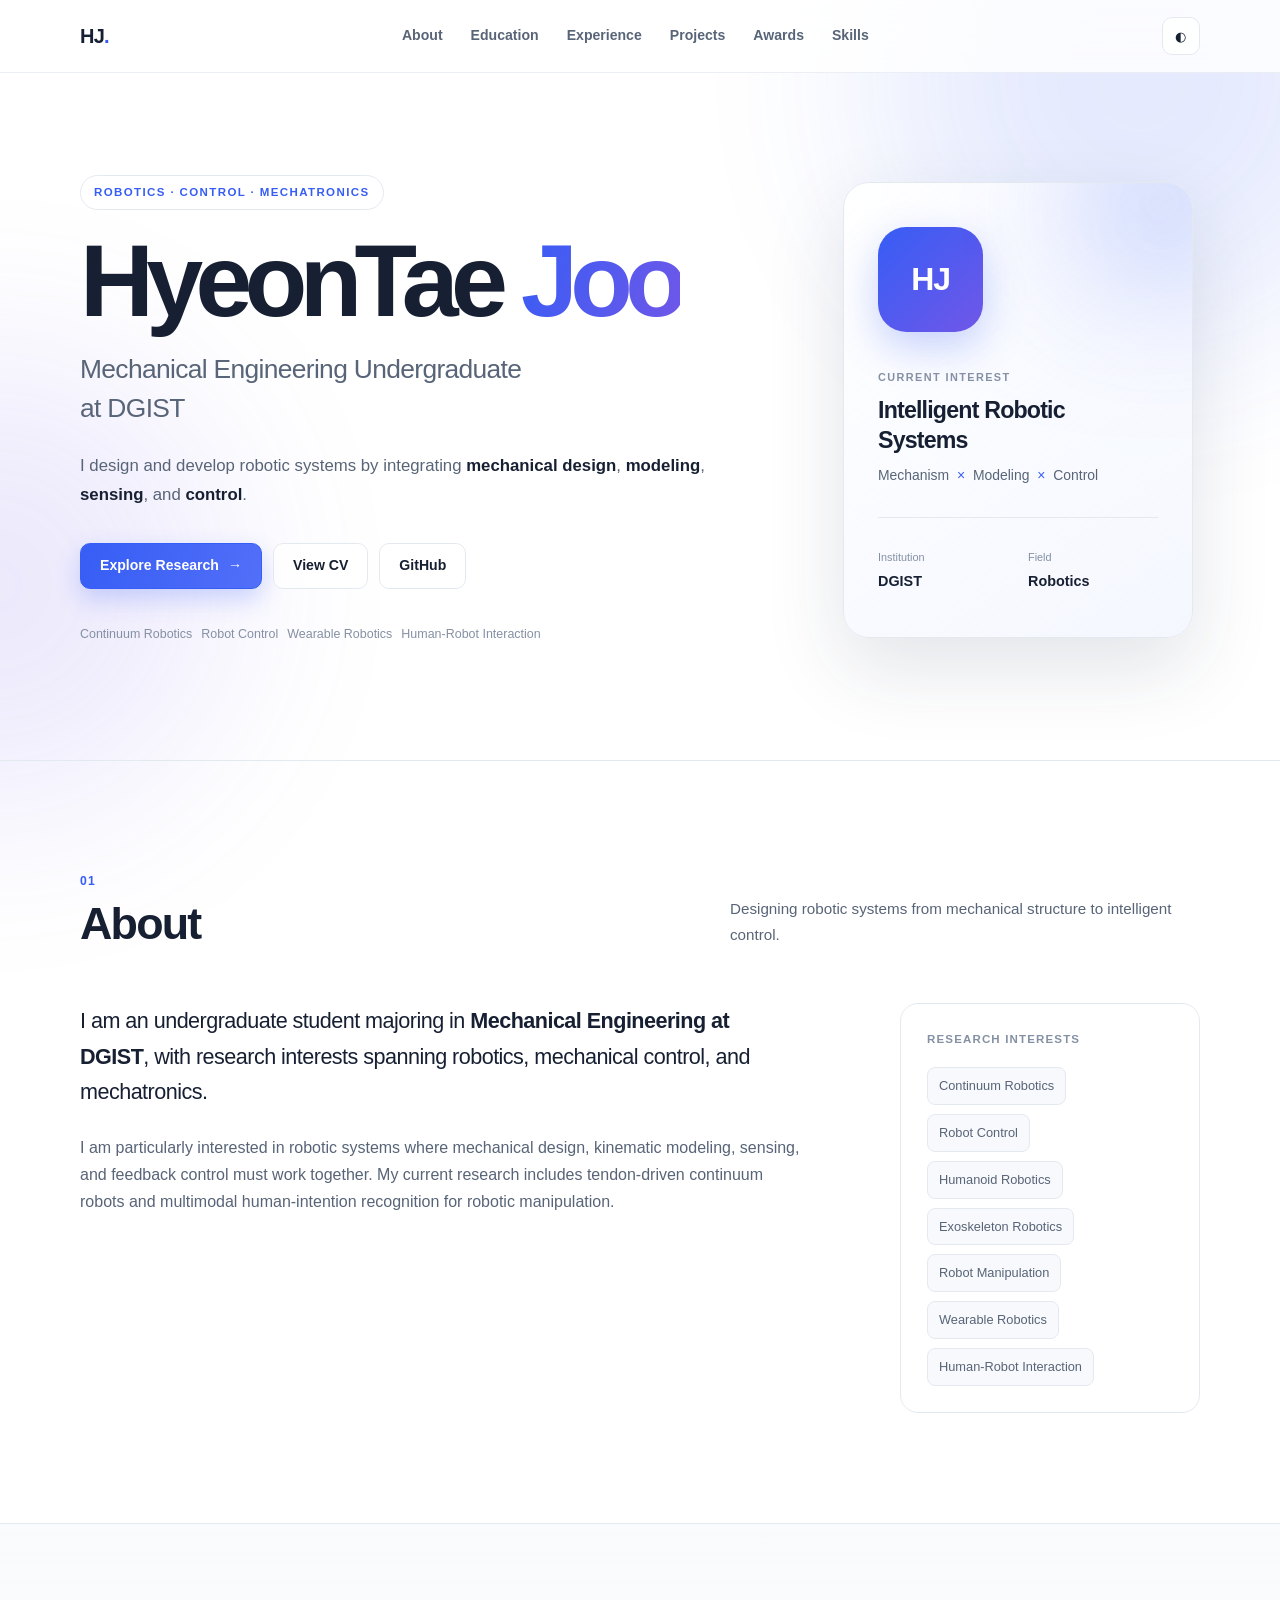
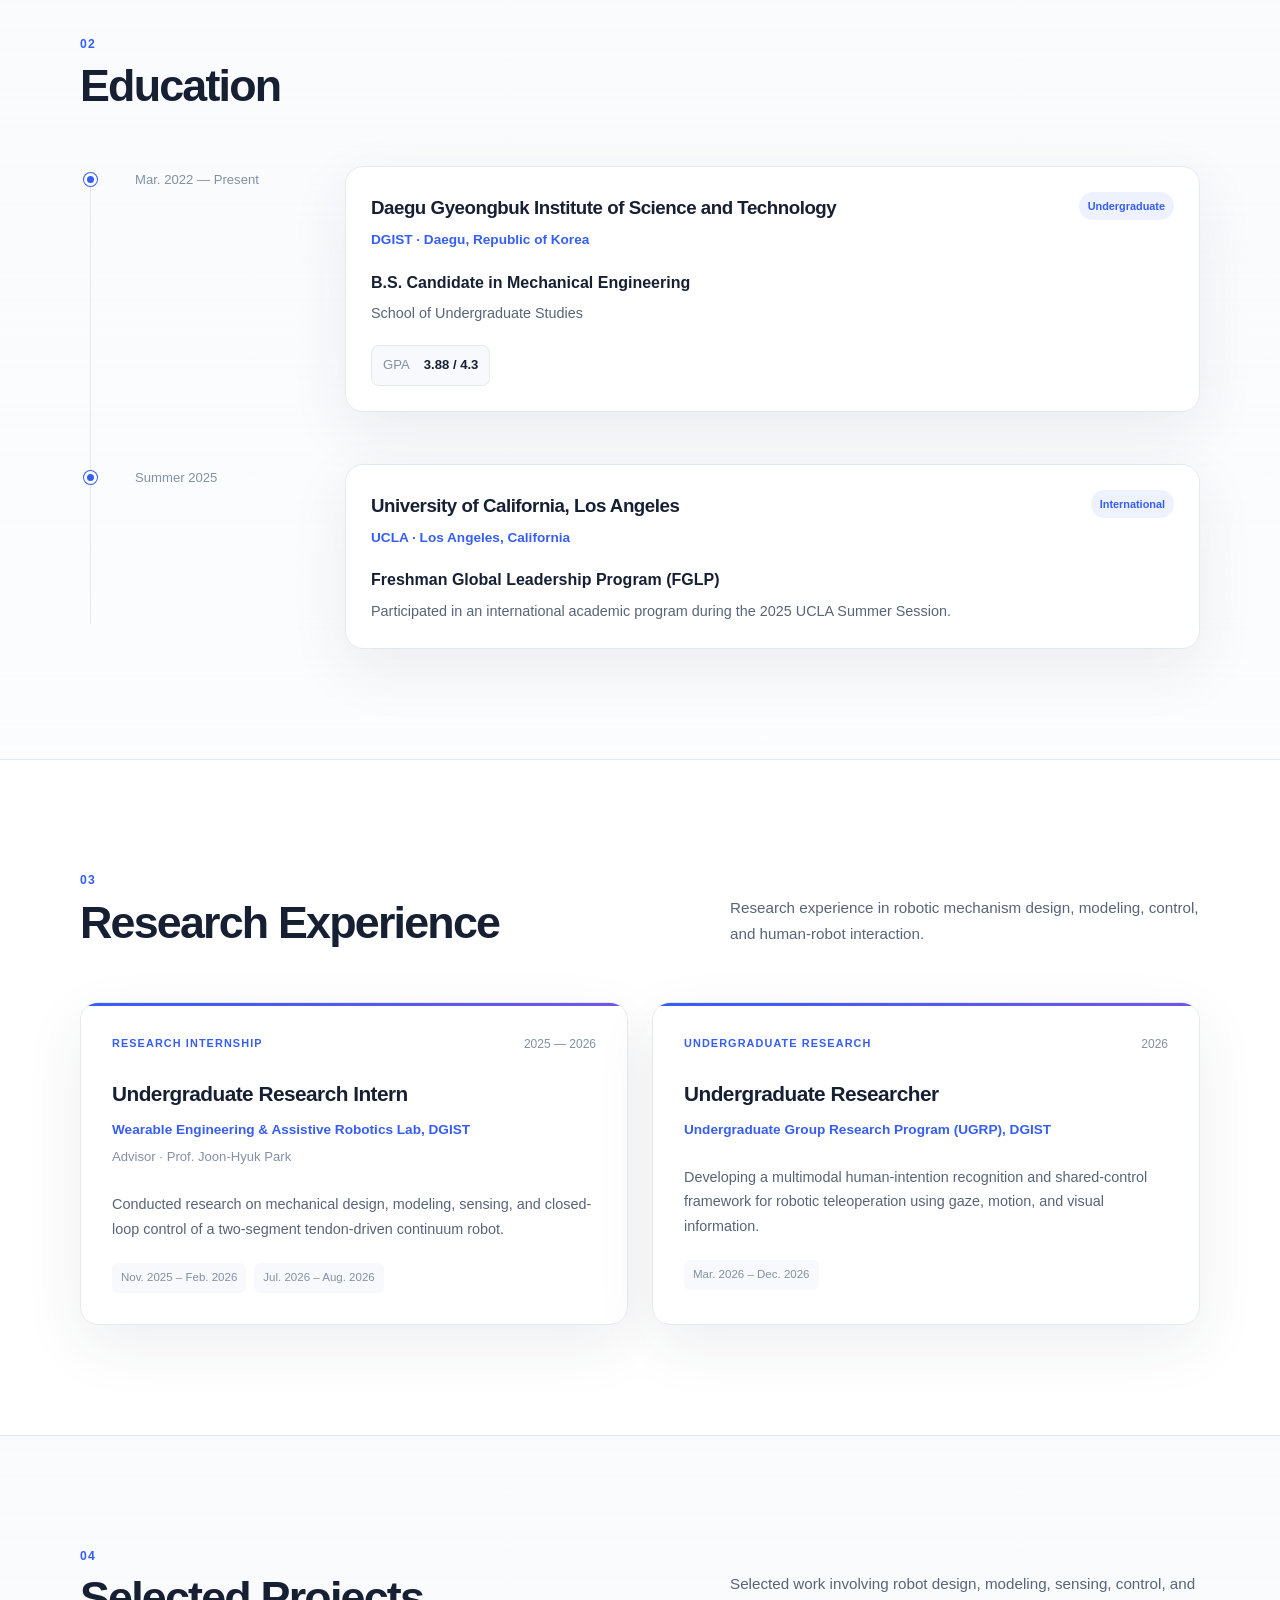
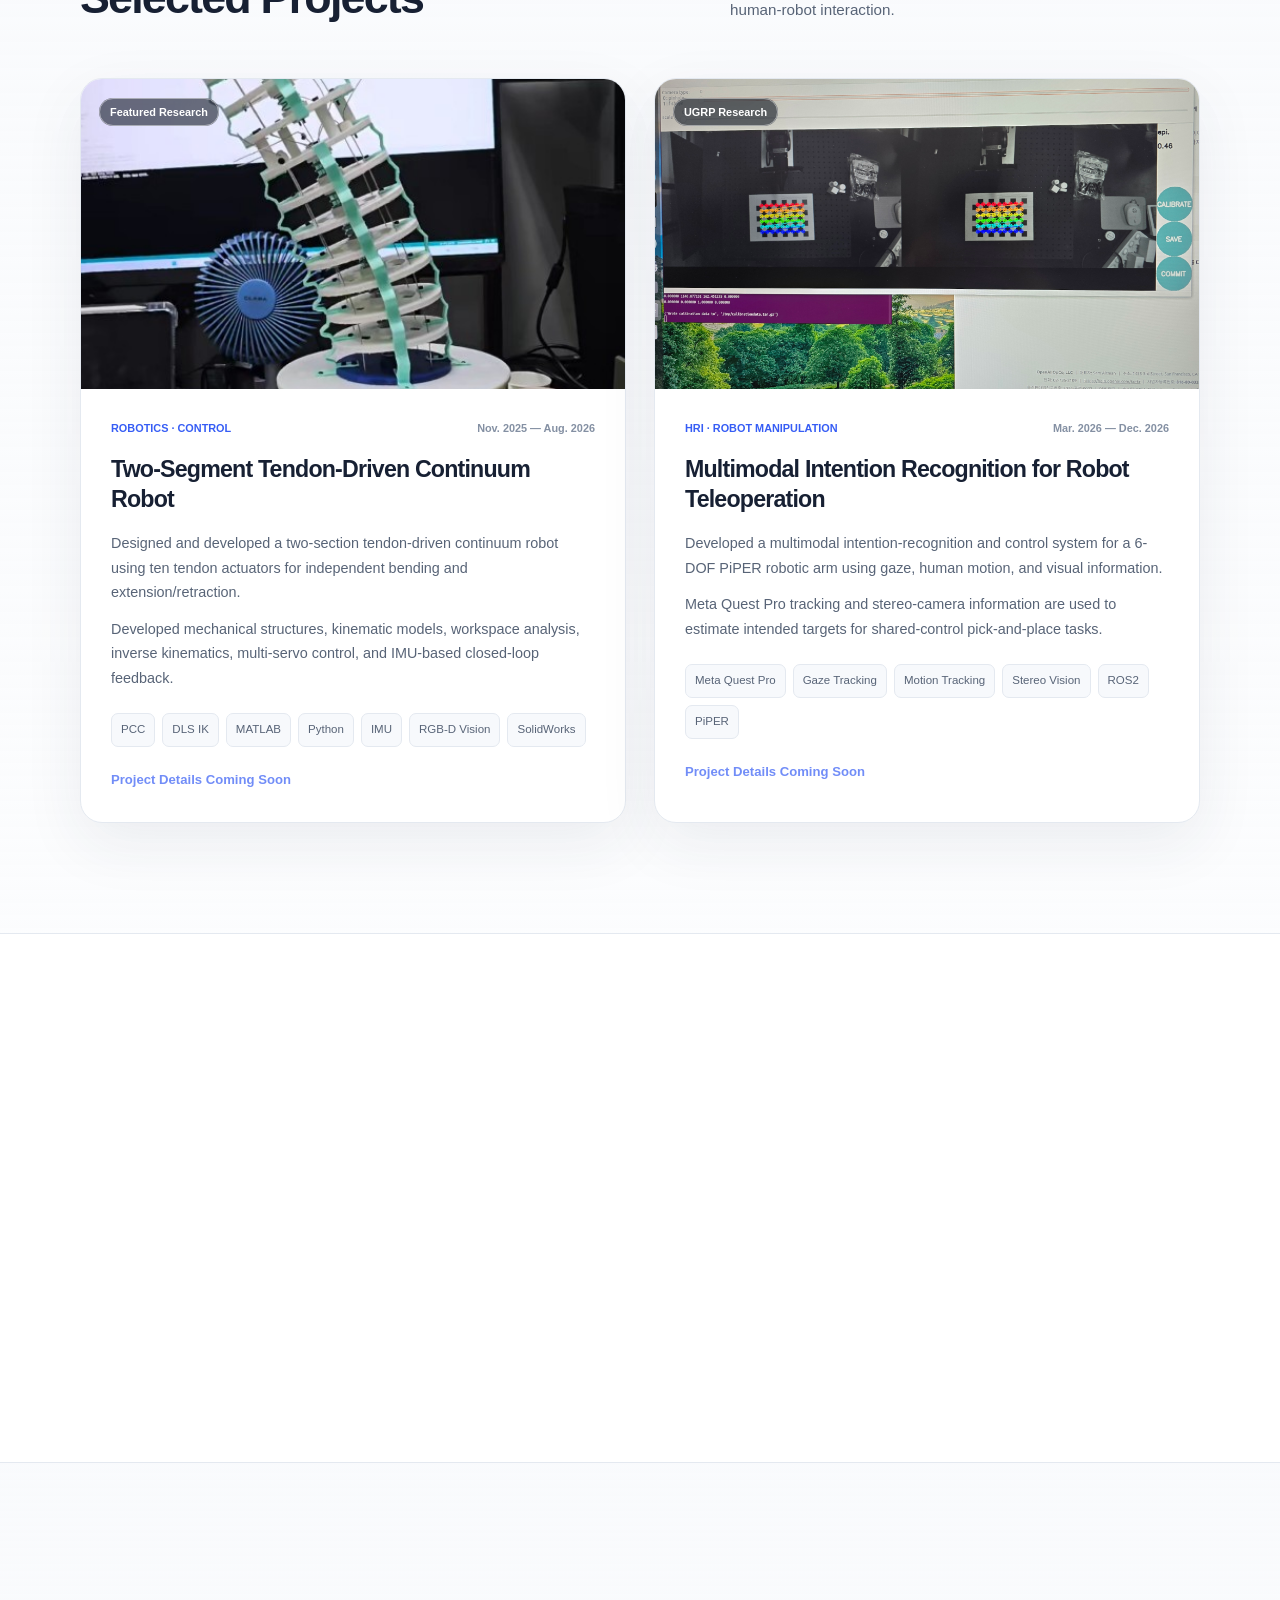
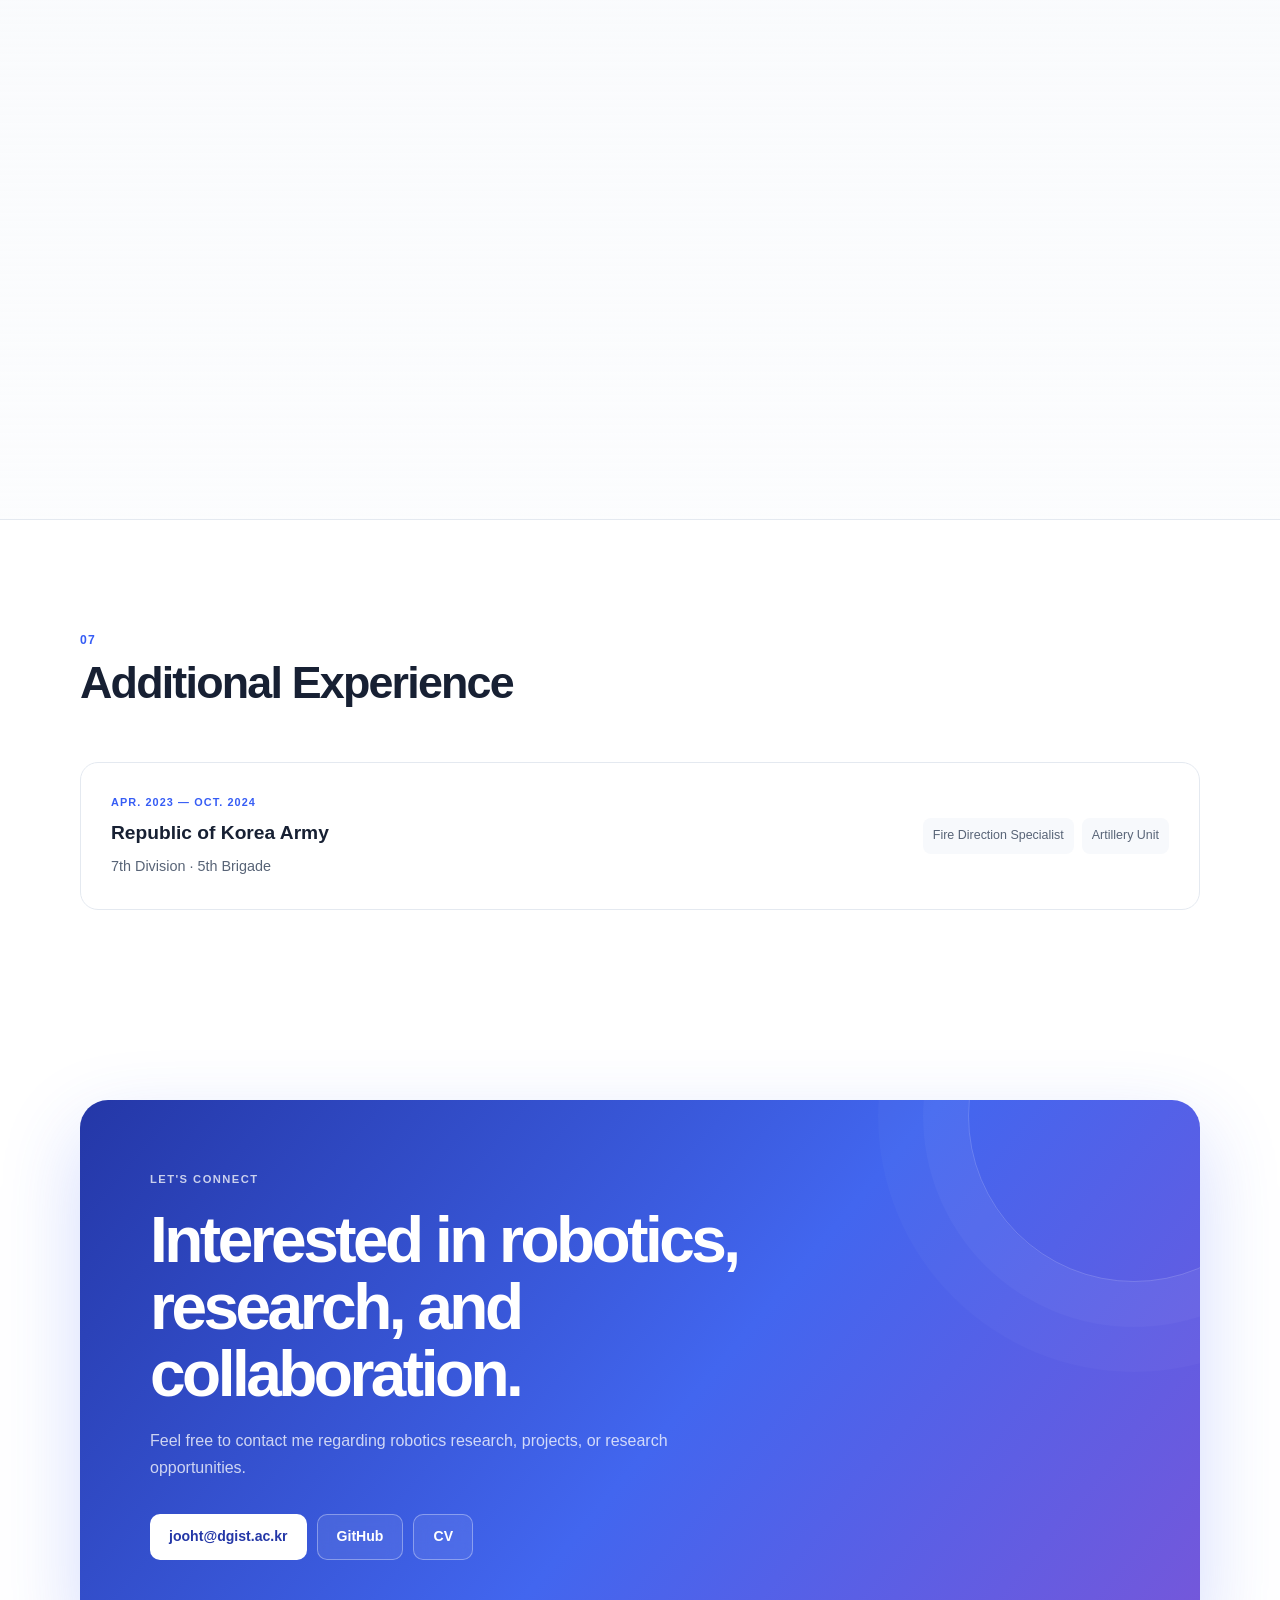
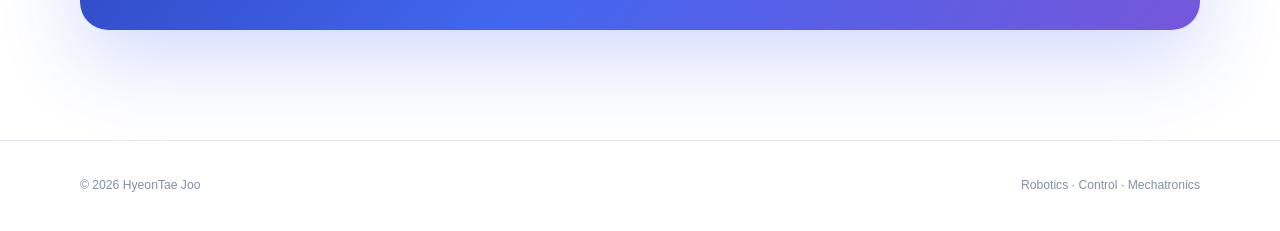
==== commit cca040e4: "Correct capitalization of 'Hyeontae' to 'HyeonTae'" ====
--- a/index.html
+++ b/index.html
@@ -11,10 +11,10 @@
 
   <meta
     name="description"
-    content="Hyeontae Joo - Mechanical Engineering undergraduate at DGIST working on robotics, control, continuum robots, wearable robotics, and human-robot interaction."
+    content="HyeonTae Joo - Mechanical Engineering undergraduate at DGIST working on robotics, control, continuum robots, wearable robotics, and human-robot interaction."
   >
 
-  <title>Hyeontae Joo | Robotics & Mechatronics</title>
+  <title>HyeonTae Joo | Robotics & Mechatronics</title>
 
   <link rel="stylesheet" href="style.css">
 
@@ -98,7 +98,7 @@
 
 
         <h1>
-          Hyeontae
+          HyeonTae
           <span>Joo</span>
         </h1>
 
@@ -1218,7 +1218,7 @@
     <div class="footer-inner">
 
       <p>
-        © 2026 Hyeontae Joo
+        © 2026 HyeonTae Joo
       </p>
 
 
--- a/style.css
+++ b/style.css
@@ -1,22 +1,107 @@
-/* =========================
-   GLOBAL
-========================= */
+/* =========================================================
+   ROOT
+========================================================= */
+
+:root {
+
+  --bg: #ffffff;
+
+  --bg-soft: #f7f9fc;
+
+  --surface: rgba(255, 255, 255, 0.78);
+
+  --surface-solid: #ffffff;
+
+  --text: #172033;
+
+  --text-secondary: #586477;
+
+  --muted: #8490a3;
+
+  --border: #e4e9f0;
+
+  --primary: #365df5;
+
+  --primary-dark: #2846c7;
+
+  --primary-soft: #eef2ff;
+
+  --purple: #7057e8;
+
+  --shadow:
+    0 20px 60px rgba(32, 47, 81, 0.08);
+
+  --shadow-large:
+    0 30px 80px rgba(32, 47, 81, 0.13);
+
+  --radius: 18px;
+
+  --container: 1120px;
+
+}
+
+
+
+[data-theme="dark"] {
+
+  --bg: #0d1117;
+
+  --bg-soft: #111720;
+
+  --surface: rgba(19, 26, 37, 0.78);
+
+  --surface-solid: #131a25;
+
+  --text: #edf2f8;
+
+  --text-secondary: #a9b4c4;
+
+  --muted: #768296;
+
+  --border: #263142;
+
+  --primary: #6d8cff;
+
+  --primary-dark: #89a2ff;
+
+  --primary-soft: #172142;
+
+  --shadow:
+    0 20px 60px rgba(0, 0, 0, 0.25);
+
+  --shadow-large:
+    0 30px 80px rgba(0, 0, 0, 0.4);
+
+}
+
+
+
+/* =========================================================
+   RESET
+========================================================= */
 
 * {
+
   margin: 0;
+
   padding: 0;
+
   box-sizing: border-box;
+
 }
 
 
 html {
+
   scroll-behavior: smooth;
+
 }
 
 
 body {
 
   font-family:
+    Inter,
     -apple-system,
     BlinkMacSystemFont,
     "Segoe UI",
@@ -25,524 +110,1148 @@
     Arial,
     sans-serif;
 
-  color: #172033;
-
-  background: #ffffff;
+  background: var(--bg);
+
+  color: var(--text);
 
   line-height: 1.7;
 
+  overflow-x: hidden;
+
+  transition:
+    background 0.3s ease,
+    color 0.3s ease;
+
   -webkit-font-smoothing: antialiased;
+
 }
 
 
 a {
+
   color: inherit;
+
   text-decoration: none;
+
+}
+
+
+button {
+
+  font-family: inherit;
+
 }
 
 
 img {
+
   display: block;
-  max-width: 100%;
-}
-
-
-
-/* =========================
-   NAVIGATION
-========================= */
-
-nav {
-
-  position: sticky;
+
+  width: 100%;
+
+}
+
+
+
+/* =========================================================
+   BACKGROUND DECORATION
+========================================================= */
+
+.background-orb {
+
+  position: fixed;
+
+  pointer-events: none;
+
+  z-index: -2;
+
+  border-radius: 50%;
+
+  filter: blur(100px);
+
+  opacity: 0.13;
+
+}
+
+
+.orb-one {
+
+  width: 520px;
+
+  height: 520px;
+
+  top: -180px;
+
+  right: -120px;
+
+  background: var(--primary);
+
+}
+
+
+.orb-two {
+
+  width: 450px;
+
+  height: 450px;
+
+  bottom: 10%;
+
+  left: -230px;
+
+  background: var(--purple);
+
+}
+
+
+
+/* =========================================================
+   HEADER
+========================================================= */
+
+.site-header {
+
+  position: fixed;
 
   top: 0;
 
+  left: 0;
+
+  right: 0;
+
   z-index: 1000;
 
+  border-bottom: 1px solid
+    color-mix(in srgb, var(--border) 75%, transparent);
+
+  background:
+    color-mix(in srgb, var(--bg) 82%, transparent);
+
+  backdrop-filter: blur(18px);
+
+}
+
+
+.navbar {
+
+  width: min(var(--container), calc(100% - 48px));
+
+  height: 72px;
+
+  margin: auto;
+
+  display: flex;
+
+  align-items: center;
+
+  justify-content: space-between;
+
+}
+
+
+.logo {
+
+  font-size: 1.25rem;
+
+  font-weight: 800;
+
+  letter-spacing: -0.04em;
+
+}
+
+
+.logo span {
+
+  color: var(--primary);
+
+}
+
+
+.nav-links {
+
+  display: flex;
+
+  align-items: center;
+
+  gap: 28px;
+
+}
+
+
+.nav-links a {
+
+  position: relative;
+
+  color: var(--text-secondary);
+
+  font-size: 0.88rem;
+
+  font-weight: 600;
+
+  transition: color 0.2s ease;
+
+}
+
+
+.nav-links a::after {
+
+  position: absolute;
+
+  content: "";
+
+  left: 0;
+
+  bottom: -6px;
+
+  width: 0;
+
+  height: 2px;
+
+  background: var(--primary);
+
+  transition: width 0.25s ease;
+
+}
+
+
+.nav-links a:hover {
+
+  color: var(--text);
+
+}
+
+
+.nav-links a:hover::after {
+
   width: 100%;
 
-  background: rgba(255, 255, 255, 0.96);
-
-  backdrop-filter: blur(10px);
-
-  border-bottom: 1px solid #e7eaf0;
-
-}
-
-
-.nav-container {
-
-  max-width: 1100px;
-
-  margin: 0 auto;
-
-  padding: 18px 28px;
+}
+
+
+.nav-actions {
 
   display: flex;
 
   align-items: center;
 
-  justify-content: space-between;
-
-}
-
-
-.logo {
-
-  font-size: 1.05rem;
-
-  font-weight: 700;
-
-  letter-spacing: -0.02em;
-
-}
-
-
-.nav-links {
-
-  display: flex;
-
-  align-items: center;
-
-  gap: 25px;
-
-  font-size: 0.91rem;
-
-  color: #4b5563;
-
-}
-
-
-.nav-links a {
-
-  transition: color 0.2s ease;
-
-}
-
-
-.nav-links a:hover {
-
-  color: #111827;
-
-}
-
-
-
-/* =========================
-   MAIN CONTAINER
-========================= */
-
-.container {
-
-  width: 100%;
-
-  max-width: 1100px;
-
-  margin: 0 auto;
-
-  padding: 0 28px;
-
-}
-
-
-
-/* =========================
-   HERO
-========================= */
-
-.hero {
-
-  min-height: 600px;
-
-  display: flex;
-
-  align-items: center;
-
-  border-top: none;
-
-  padding-top: 110px;
-
-  padding-bottom: 110px;
-
-}
-
-
-.hero-content {
-
-  max-width: 800px;
-
-}
-
-
-.hero-label {
-
-  margin-bottom: 20px;
-
-  color: #64748b;
-
-  font-size: 0.78rem;
-
-  font-weight: 700;
-
-  letter-spacing: 0.12em;
-
-}
-
-
-.hero h1 {
-
-  margin-bottom: 18px;
-
-  font-size: clamp(3rem, 8vw, 5.2rem);
-
-  font-weight: 750;
-
-  letter-spacing: -0.055em;
-
-  line-height: 1;
-
-}
-
-
-.hero-subtitle {
-
-  margin-bottom: 10px;
-
-  color: #334155;
-
-  font-size: 1.35rem;
-
-  font-weight: 500;
-
-}
-
-
-.hero-description {
-
-  max-width: 650px;
-
-  margin-bottom: 32px;
-
-  color: #64748b;
-
-  font-size: 1.05rem;
-
-}
-
-
-
-/* =========================
-   BUTTONS
-========================= */
-
-.buttons {
-
-  display: flex;
-
-  flex-wrap: wrap;
-
-  gap: 11px;
-
-}
-
-
-.button {
-
-  display: inline-flex;
-
-  justify-content: center;
-
-  align-items: center;
-
-  min-height: 42px;
-
-  padding: 9px 17px;
-
-  border: 1px solid #d6dae1;
-
-  border-radius: 8px;
-
-  background: #ffffff;
-
-  color: #172033;
-
-  font-size: 0.9rem;
-
-  font-weight: 600;
+  gap: 8px;
+
+}
+
+
+.theme-toggle,
+.menu-toggle {
+
+  width: 38px;
+
+  height: 38px;
+
+  display: grid;
+
+  place-items: center;
+
+  border: 1px solid var(--border);
+
+  border-radius: 10px;
+
+  background: var(--surface);
+
+  color: var(--text);
+
+  cursor: pointer;
 
   transition:
     transform 0.2s ease,
-    background 0.2s ease,
-    border-color 0.2s ease;
+    background 0.2s ease;
+
+}
+
+
+.theme-toggle:hover,
+.menu-toggle:hover {
+
+  transform: translateY(-1px);
+
+  background: var(--bg-soft);
+
+}
+
+
+.menu-toggle {
+
+  display: none;
+
+}
+
+
+
+/* =========================================================
+   COMMON
+========================================================= */
+
+.section-container {
+
+  width: min(var(--container), calc(100% - 48px));
+
+  margin: auto;
+
+}
+
+
+.content-section {
+
+  padding: 110px 0;
+
+  border-top: 1px solid var(--border);
+
+}
+
+
+.alternate {
+
+  background:
+    linear-gradient(
+      180deg,
+      color-mix(in srgb, var(--bg-soft) 76%, transparent),
+      color-mix(in srgb, var(--bg-soft) 42%, transparent)
+    );
+
+}
+
+
+.section-heading {
+
+  display: flex;
+
+  justify-content: space-between;
+
+  align-items: flex-end;
+
+  gap: 60px;
+
+  margin-bottom: 55px;
+
+}
+
+
+.section-number {
+
+  margin-bottom: 7px;
+
+  color: var(--primary);
+
+  font-size: 0.76rem;
+
+  font-weight: 800;
+
+  letter-spacing: 0.1em;
+
+}
+
+
+.section-heading h2 {
+
+  font-size: clamp(2rem, 4vw, 2.8rem);
+
+  line-height: 1.1;
+
+  letter-spacing: -0.04em;
+
+}
+
+
+.section-heading > p {
+
+  max-width: 470px;
+
+  color: var(--text-secondary);
+
+  font-size: 0.95rem;
+
+}
+
+
+
+/* =========================================================
+   HERO
+========================================================= */
+
+.hero {
+
+  min-height: 760px;
+
+  padding-top: 150px;
+
+  padding-bottom: 90px;
+
+  display: grid;
+
+  grid-template-columns:
+    minmax(0, 1.3fr)
+    minmax(320px, 0.7fr);
+
+  align-items: center;
+
+  gap: 80px;
+
+}
+
+
+.eyebrow {
+
+  display: inline-flex;
+
+  margin-bottom: 26px;
+
+  padding: 7px 13px;
+
+  border: 1px solid var(--border);
+
+  border-radius: 999px;
+
+  background: var(--surface);
+
+  color: var(--primary);
+
+  font-size: 0.72rem;
+
+  font-weight: 800;
+
+  letter-spacing: 0.12em;
+
+}
+
+
+.hero h1 {
+
+  margin-bottom: 24px;
+
+  font-size: clamp(4.2rem, 8vw, 7.2rem);
+
+  font-weight: 800;
+
+  line-height: 0.88;
+
+  letter-spacing: -0.075em;
+
+}
+
+
+.hero h1 span {
+
+  background:
+    linear-gradient(
+      110deg,
+      var(--primary),
+      var(--purple)
+    );
+
+  -webkit-background-clip: text;
+
+  background-clip: text;
+
+  color: transparent;
+
+}
+
+
+.hero h2 {
+
+  margin-bottom: 25px;
+
+  color: var(--text-secondary);
+
+  font-size: clamp(1.25rem, 2.3vw, 1.65rem);
+
+  font-weight: 500;
+
+  line-height: 1.45;
+
+  letter-spacing: -0.025em;
+
+}
+
+
+.hero-description {
+
+  max-width: 680px;
+
+  margin-bottom: 34px;
+
+  color: var(--text-secondary);
+
+  font-size: 1.05rem;
+
+}
+
+
+.hero-description strong {
+
+  color: var(--text);
+
+  font-weight: 650;
+
+}
+
+
+.hero-buttons {
+
+  display: flex;
+
+  flex-wrap: wrap;
+
+  gap: 11px;
+
+}
+
+
+.button {
+
+  min-height: 46px;
+
+  padding: 10px 19px;
+
+  display: inline-flex;
+
+  align-items: center;
+
+  justify-content: center;
+
+  gap: 9px;
+
+  border-radius: 10px;
+
+  font-size: 0.88rem;
+
+  font-weight: 700;
+
+  transition:
+    transform 0.2s ease,
+    box-shadow 0.2s ease,
+    background 0.2s ease;
 
 }
 
 
 .button:hover {
 
-  transform: translateY(-1px);
-
-  background: #f6f7f9;
-
-  border-color: #bdc4ce;
-
-}
-
-
-.button.primary {
-
-  border-color: #172033;
-
-  background: #172033;
-
-  color: white;
-
-}
-
-
-.button.primary:hover {
-
-  background: #293449;
-
-}
-
-
-
-/* =========================
-   SECTIONS
-========================= */
-
-section {
-
-  padding: 90px 0;
-
-  border-top: 1px solid #e8eaf0;
-
-}
-
-
-.section-label {
-
-  margin-bottom: 7px;
-
-  color: #8490a3;
+  transform: translateY(-2px);
+
+}
+
+
+.button-primary {
+
+  border: 1px solid var(--primary);
+
+  background:
+    linear-gradient(
+      110deg,
+      var(--primary),
+      #526ff8
+    );
+
+  color: #ffffff;
+
+  box-shadow:
+    0 10px 25px
+    color-mix(in srgb, var(--primary) 24%, transparent);
+
+}
+
+
+.button-primary:hover {
+
+  box-shadow:
+    0 15px 32px
+    color-mix(in srgb, var(--primary) 34%, transparent);
+
+}
+
+
+.button-secondary {
+
+  border: 1px solid var(--border);
+
+  background: var(--surface);
+
+  color: var(--text);
+
+}
+
+
+.button-secondary:hover {
+
+  background: var(--bg-soft);
+
+}
+
+
+.hero-tags {
+
+  margin-top: 35px;
+
+  display: flex;
+
+  flex-wrap: wrap;
+
+  gap: 9px;
+
+}
+
+
+.hero-tags span {
+
+  color: var(--muted);
+
+  font-size: 0.78rem;
+
+}
+
+
+
+/* =========================================================
+   PROFILE CARD
+========================================================= */
+
+.hero-visual {
+
+  display: flex;
+
+  justify-content: center;
+
+}
+
+
+.profile-card {
+
+  position: relative;
+
+  width: min(100%, 350px);
+
+  padding: 44px 34px;
+
+  overflow: hidden;
+
+  border: 1px solid var(--border);
+
+  border-radius: 26px;
+
+  background:
+    linear-gradient(
+      145deg,
+      color-mix(in srgb, var(--surface-solid) 90%, transparent),
+      color-mix(in srgb, var(--primary-soft) 60%, transparent)
+    );
+
+  box-shadow: var(--shadow-large);
+
+}
+
+
+.profile-glow {
+
+  position: absolute;
+
+  width: 180px;
+
+  height: 180px;
+
+  top: -70px;
+
+  right: -60px;
+
+  border-radius: 50%;
+
+  background: var(--primary);
+
+  filter: blur(65px);
+
+  opacity: 0.22;
+
+}
+
+
+.avatar {
+
+  width: 105px;
+
+  height: 105px;
+
+  margin-bottom: 36px;
+
+  display: grid;
+
+  place-items: center;
+
+  border-radius: 28px;
+
+  background:
+    linear-gradient(
+      135deg,
+      var(--primary),
+      var(--purple)
+    );
+
+  color: #ffffff;
+
+  font-size: 2rem;
+
+  font-weight: 800;
+
+  letter-spacing: -0.04em;
+
+  box-shadow:
+    0 15px 40px
+    color-mix(in srgb, var(--primary) 28%, transparent);
+
+}
+
+
+.profile-small {
+
+  margin-bottom: 9px;
+
+  color: var(--muted);
+
+  font-size: 0.68rem;
+
+  font-weight: 800;
+
+  letter-spacing: 0.13em;
+
+}
+
+
+.profile-card h3 {
+
+  margin-bottom: 8px;
+
+  font-size: 1.45rem;
+
+  line-height: 1.3;
+
+  letter-spacing: -0.035em;
+
+}
+
+
+.profile-card > p:not(.profile-small) {
+
+  color: var(--text-secondary);
+
+  font-size: 0.87rem;
+
+}
+
+
+.profile-card > p span {
+
+  margin: 0 4px;
+
+  color: var(--primary);
+
+}
+
+
+.profile-divider {
+
+  height: 1px;
+
+  margin: 30px 0;
+
+  background: var(--border);
+
+}
+
+
+.profile-location {
+
+  display: grid;
+
+  grid-template-columns: 1fr 1fr;
+
+  gap: 20px;
+
+}
+
+
+.profile-location div {
+
+  display: flex;
+
+  flex-direction: column;
+
+}
+
+
+.profile-location span {
+
+  color: var(--muted);
+
+  font-size: 0.68rem;
+
+}
+
+
+.profile-location strong {
+
+  margin-top: 2px;
+
+  font-size: 0.9rem;
+
+}
+
+
+
+/* =========================================================
+   ABOUT
+========================================================= */
+
+.about-layout {
+
+  display: grid;
+
+  grid-template-columns:
+    minmax(0, 1.45fr)
+    minmax(300px, 0.55fr);
+
+  gap: 80px;
+
+}
+
+
+.about-main {
+
+  max-width: 720px;
+
+}
+
+
+.about-main p {
+
+  margin-bottom: 24px;
+
+  color: var(--text-secondary);
+
+}
+
+
+.about-main .large-text {
+
+  color: var(--text);
+
+  font-size: 1.35rem;
+
+  line-height: 1.65;
+
+  letter-spacing: -0.025em;
+
+}
+
+
+.interest-panel {
+
+  height: fit-content;
+
+  padding: 26px;
+
+  border: 1px solid var(--border);
+
+  border-radius: var(--radius);
+
+  background: var(--surface);
+
+}
+
+
+.panel-title {
+
+  margin-bottom: 18px;
+
+  color: var(--muted);
 
   font-size: 0.72rem;
 
+  font-weight: 800;
+
+  letter-spacing: 0.1em;
+
+  text-transform: uppercase;
+
+}
+
+
+.interest-list {
+
+  display: flex;
+
+  flex-wrap: wrap;
+
+  gap: 9px;
+
+}
+
+
+.interest-list span {
+
+  padding: 7px 11px;
+
+  border: 1px solid var(--border);
+
+  border-radius: 8px;
+
+  background: var(--bg-soft);
+
+  color: var(--text-secondary);
+
+  font-size: 0.8rem;
+
+}
+
+
+
+/* =========================================================
+   TIMELINE / EDUCATION
+========================================================= */
+
+.timeline {
+
+  position: relative;
+
+}
+
+
+.timeline::before {
+
+  position: absolute;
+
+  content: "";
+
+  top: 10px;
+
+  bottom: 25px;
+
+  left: 10px;
+
+  width: 1px;
+
+  background: var(--border);
+
+}
+
+
+.timeline-entry {
+
+  position: relative;
+
+  padding-left: 55px;
+
+  display: grid;
+
+  grid-template-columns: 170px 1fr;
+
+  gap: 40px;
+
+  margin-bottom: 52px;
+
+}
+
+
+.timeline-entry:last-child {
+
+  margin-bottom: 0;
+
+}
+
+
+.timeline-marker {
+
+  position: absolute;
+
+  top: 7px;
+
+  left: 4px;
+
+  width: 13px;
+
+  height: 13px;
+
+  border: 3px solid var(--bg);
+
+  border-radius: 50%;
+
+  background: var(--primary);
+
+  box-shadow:
+    0 0 0 1px var(--primary);
+
+}
+
+
+.timeline-date {
+
+  padding-top: 3px;
+
+  color: var(--muted);
+
+  font-size: 0.82rem;
+
+}
+
+
+.timeline-content {
+
+  padding: 25px;
+
+  border: 1px solid var(--border);
+
+  border-radius: var(--radius);
+
+  background: var(--surface-solid);
+
+  box-shadow: var(--shadow);
+
+}
+
+
+.timeline-header {
+
+  display: flex;
+
+  justify-content: space-between;
+
+  align-items: flex-start;
+
+  gap: 25px;
+
+  margin-bottom: 17px;
+
+}
+
+
+.timeline-header h3 {
+
+  margin-bottom: 5px;
+
+  font-size: 1.17rem;
+
+  letter-spacing: -0.025em;
+
+}
+
+
+.organization {
+
+  color: var(--primary);
+
+  font-size: 0.85rem;
+
+  font-weight: 650;
+
+}
+
+
+.timeline-badge {
+
+  flex-shrink: 0;
+
+  padding: 5px 9px;
+
+  border-radius: 999px;
+
+  background: var(--primary-soft);
+
+  color: var(--primary);
+
+  font-size: 0.68rem;
+
   font-weight: 700;
 
-  letter-spacing: 0.14em;
-
-}
-
-
-.section-title {
-
-  margin-bottom: 35px;
-
-  font-size: 2rem;
-
-  font-weight: 700;
-
-  letter-spacing: -0.025em;
-
-}
-
-
-.section-text {
-
-  max-width: 850px;
-
-  color: #4b5563;
-
-  font-size: 1rem;
-
-  line-height: 1.9;
-
-}
-
-
-.section-intro {
-
-  max-width: 700px;
-
-  margin-top: -20px;
-
-  margin-bottom: 38px;
-
-  color: #64748b;
-
-}
-
-
-
-/* =========================
-   INTEREST TAGS
-========================= */
-
-.interests {
+}
+
+
+.role {
+
+  margin-bottom: 5px;
+
+  color: var(--text);
+
+  font-weight: 650;
+
+}
+
+
+.timeline-content > p:not(.organization):not(.role) {
+
+  color: var(--text-secondary);
+
+  font-size: 0.9rem;
+
+}
+
+
+.education-detail {
+
+  margin-top: 20px;
+
+  width: fit-content;
+
+  padding: 8px 11px;
 
   display: flex;
 
-  flex-wrap: wrap;
-
-  gap: 9px;
-
-  margin-top: 30px;
-
-}
-
-
-.tag {
-
-  padding: 7px 13px;
-
-  border: 1px solid #e2e5ea;
-
-  border-radius: 999px;
-
-  background: #f8f9fa;
-
-  color: #485569;
-
-  font-size: 0.85rem;
-
-}
-
-
-
-/* =========================
-   TIMELINE
-========================= */
-
-.timeline-item {
+  gap: 14px;
+
+  border: 1px solid var(--border);
+
+  border-radius: 8px;
+
+  background: var(--bg-soft);
+
+  font-size: 0.82rem;
+
+}
+
+
+.education-detail span {
+
+  color: var(--muted);
+
+}
+
+
+
+/* =========================================================
+   EXPERIENCE
+========================================================= */
+
+.experience-grid {
 
   display: grid;
 
-  grid-template-columns: 190px minmax(0, 1fr);
-
-  gap: 45px;
-
-  padding: 32px 0;
-
-  border-bottom: 1px solid #edf0f3;
-
-}
-
-
-.timeline-item:first-of-type {
-
-  padding-top: 5px;
-
-}
-
-
-.timeline-date {
-
-  color: #7a8495;
-
-  font-size: 0.88rem;
-
-  line-height: 1.8;
-
-}
-
-
-.timeline-content {
-
-  max-width: 720px;
-
-}
-
-
-.timeline-content h3 {
-
-  margin-bottom: 4px;
-
-  font-size: 1.15rem;
-
-  font-weight: 700;
-
-}
-
-
-.institution {
-
-  margin-bottom: 4px;
-
-  color: #334155;
-
-  font-weight: 600;
-
-}
-
-
-.position {
-
-  margin-bottom: 4px;
-
-  color: #475569;
-
-  font-weight: 500;
-
-}
-
-
-.advisor {
-
-  margin-bottom: 8px;
-
-  color: #64748b;
-
-  font-size: 0.9rem;
-
-}
-
-
-.timeline-content p {
-
-  color: #586477;
-
-}
-
-
-.timeline-content .detail {
-
-  margin-top: 5px;
-
-  color: #667085;
-
-  font-size: 0.92rem;
-
-}
-
-
-
-/* =========================
-   PROJECTS
-========================= */
-
-.projects-grid {
-
-  display: grid;
-
-  grid-template-columns: repeat(2, minmax(0, 1fr));
-
-  gap: 27px;
-
-}
-
-
-.project-card {
+  grid-template-columns: repeat(2, 1fr);
+
+  gap: 24px;
+
+}
+
+
+.experience-card {
+
+  position: relative;
+
+  padding: 31px;
 
   overflow: hidden;
 
-  border: 1px solid #e0e4e9;
-
-  border-radius: 14px;
-
-  background: #ffffff;
+  border: 1px solid var(--border);
+
+  border-radius: var(--radius);
+
+  background: var(--surface-solid);
+
+  box-shadow: var(--shadow);
 
   transition:
     transform 0.25s ease,
@@ -551,304 +1260,866 @@
 }
 
 
+.experience-card:hover {
+
+  transform: translateY(-5px);
+
+  box-shadow: var(--shadow-large);
+
+}
+
+
+.experience-card::before {
+
+  position: absolute;
+
+  content: "";
+
+  top: 0;
+
+  left: 0;
+
+  right: 0;
+
+  height: 3px;
+
+  background:
+    linear-gradient(
+      90deg,
+      var(--primary),
+      var(--purple)
+    );
+
+}
+
+
+.card-top {
+
+  margin-bottom: 22px;
+
+  display: flex;
+
+  justify-content: space-between;
+
+  gap: 20px;
+
+}
+
+
+.card-label {
+
+  color: var(--primary);
+
+  font-size: 0.68rem;
+
+  font-weight: 800;
+
+  letter-spacing: 0.1em;
+
+}
+
+
+.card-date {
+
+  color: var(--muted);
+
+  font-size: 0.75rem;
+
+}
+
+
+.experience-card h3 {
+
+  margin-bottom: 6px;
+
+  font-size: 1.3rem;
+
+  letter-spacing: -0.025em;
+
+}
+
+
+.advisor {
+
+  margin-top: 5px;
+
+  color: var(--muted);
+
+  font-size: 0.82rem;
+
+}
+
+
+.card-description {
+
+  margin-top: 24px;
+
+  color: var(--text-secondary);
+
+  font-size: 0.9rem;
+
+}
+
+
+.period-list {
+
+  margin-top: 22px;
+
+  display: flex;
+
+  flex-wrap: wrap;
+
+  gap: 8px;
+
+}
+
+
+.period-list span {
+
+  padding: 5px 9px;
+
+  border-radius: 6px;
+
+  background: var(--bg-soft);
+
+  color: var(--muted);
+
+  font-size: 0.72rem;
+
+}
+
+
+
+/* =========================================================
+   PROJECTS
+========================================================= */
+
+.project-list {
+
+  display: grid;
+
+  grid-template-columns: repeat(2, minmax(0, 1fr));
+
+  gap: 28px;
+
+}
+
+
+.project-card {
+
+  overflow: hidden;
+
+  border: 1px solid var(--border);
+
+  border-radius: 22px;
+
+  background: var(--surface-solid);
+
+  box-shadow: var(--shadow);
+
+  transition:
+    transform 0.3s ease,
+    box-shadow 0.3s ease;
+
+}
+
+
 .project-card:hover {
 
-  transform: translateY(-5px);
+  transform: translateY(-7px);
+
+  box-shadow: var(--shadow-large);
+
+}
+
+
+.project-image {
+
+  position: relative;
+
+  height: 310px;
+
+  overflow: hidden;
+
+  background: var(--bg-soft);
+
+}
+
+
+.project-image img {
+
+  width: 100%;
+
+  height: 100%;
+
+  object-fit: cover;
+
+  transition: transform 0.5s ease;
+
+}
+
+
+.project-card:hover .project-image img {
+
+  transform: scale(1.035);
+
+}
+
+
+.project-image-overlay {
+
+  position: absolute;
+
+  top: 18px;
+
+  left: 18px;
+
+}
+
+
+.project-image-overlay span {
+
+  padding: 7px 10px;
+
+  border: 1px solid rgba(255,255,255,0.45);
+
+  border-radius: 999px;
+
+  background: rgba(12, 18, 30, 0.58);
+
+  backdrop-filter: blur(8px);
+
+  color: #ffffff;
+
+  font-size: 0.68rem;
+
+  font-weight: 700;
+
+}
+
+
+.project-content {
+
+  padding: 30px;
+
+}
+
+
+.project-meta {
+
+  margin-bottom: 17px;
+
+  display: flex;
+
+  justify-content: space-between;
+
+  gap: 20px;
+
+  color: var(--muted);
+
+  font-size: 0.68rem;
+
+  font-weight: 700;
+
+}
+
+
+.project-meta span:first-child {
+
+  color: var(--primary);
+
+}
+
+
+.project-content h3 {
+
+  margin-bottom: 17px;
+
+  font-size: 1.45rem;
+
+  line-height: 1.3;
+
+  letter-spacing: -0.035em;
+
+}
+
+
+.project-content > p {
+
+  margin-bottom: 12px;
+
+  color: var(--text-secondary);
+
+  font-size: 0.9rem;
+
+}
+
+
+.tech-list {
+
+  margin-top: 23px;
+
+  display: flex;
+
+  flex-wrap: wrap;
+
+  gap: 7px;
+
+}
+
+
+.tech-list span {
+
+  padding: 6px 9px;
+
+  border: 1px solid var(--border);
+
+  border-radius: 7px;
+
+  background: var(--bg-soft);
+
+  color: var(--text-secondary);
+
+  font-size: 0.72rem;
+
+}
+
+
+.project-link {
+
+  margin-top: 25px;
+
+  border: none;
+
+  background: transparent;
+
+  color: var(--primary);
+
+  font-size: 0.82rem;
+
+  font-weight: 700;
+
+}
+
+
+.disabled-link {
+
+  cursor: default;
+
+  opacity: 0.7;
+
+}
+
+
+
+/* =========================================================
+   AWARDS
+========================================================= */
+
+.award-grid {
+
+  display: grid;
+
+  grid-template-columns: repeat(3, 1fr);
+
+  gap: 20px;
+
+}
+
+
+.award-card {
+
+  min-height: 160px;
+
+  padding: 26px;
+
+  display: flex;
+
+  flex-direction: column;
+
+  justify-content: space-between;
+
+  border: 1px solid var(--border);
+
+  border-radius: var(--radius);
+
+  background: var(--surface-solid);
+
+  transition:
+    transform 0.25s ease,
+    border-color 0.25s ease;
+
+}
+
+
+.award-card:hover {
+
+  transform: translateY(-4px);
+
+  border-color:
+    color-mix(in srgb, var(--primary) 45%, var(--border));
+
+}
+
+
+.award-year {
+
+  margin-bottom: 28px;
+
+  color: var(--primary);
+
+  font-size: 0.76rem;
+
+  font-weight: 800;
+
+}
+
+
+.award-card h3 {
+
+  margin-bottom: 4px;
+
+  font-size: 1.05rem;
+
+  line-height: 1.4;
+
+}
+
+
+.award-card p {
+
+  color: var(--muted);
+
+  font-size: 0.8rem;
+
+}
+
+
+
+/* =========================================================
+   SKILLS
+========================================================= */
+
+.skills-grid {
+
+  display: grid;
+
+  grid-template-columns: repeat(4, 1fr);
+
+  gap: 18px;
+
+}
+
+
+.skill-card {
+
+  padding: 25px;
+
+  border: 1px solid var(--border);
+
+  border-radius: var(--radius);
+
+  background: var(--surface-solid);
+
+  transition:
+    transform 0.25s ease,
+    box-shadow 0.25s ease;
+
+}
+
+
+.skill-card:hover {
+
+  transform: translateY(-4px);
+
+  box-shadow: var(--shadow);
+
+}
+
+
+.skill-icon {
+
+  width: 45px;
+
+  height: 45px;
+
+  margin-bottom: 24px;
+
+  display: grid;
+
+  place-items: center;
+
+  border-radius: 11px;
+
+  background: var(--primary-soft);
+
+  color: var(--primary);
+
+  font-size: 0.76rem;
+
+  font-weight: 800;
+
+}
+
+
+.skill-card h3 {
+
+  margin-bottom: 17px;
+
+  font-size: 1rem;
+
+}
+
+
+.skill-tags {
+
+  display: flex;
+
+  flex-direction: column;
+
+  gap: 7px;
+
+}
+
+
+.skill-tags span {
+
+  color: var(--text-secondary);
+
+  font-size: 0.82rem;
+
+}
+
+
+
+/* =========================================================
+   MILITARY
+========================================================= */
+
+.military-card {
+
+  padding: 30px;
+
+  display: flex;
+
+  justify-content: space-between;
+
+  align-items: center;
+
+  gap: 40px;
+
+  border: 1px solid var(--border);
+
+  border-radius: var(--radius);
+
+  background: var(--surface-solid);
+
+}
+
+
+.military-card h3 {
+
+  margin: 5px 0;
+
+  font-size: 1.2rem;
+
+}
+
+
+.military-card p:not(.card-label) {
+
+  color: var(--text-secondary);
+
+  font-size: 0.9rem;
+
+}
+
+
+.military-role {
+
+  display: flex;
+
+  flex-wrap: wrap;
+
+  justify-content: flex-end;
+
+  gap: 8px;
+
+}
+
+
+.military-role span {
+
+  padding: 7px 10px;
+
+  border-radius: 8px;
+
+  background: var(--bg-soft);
+
+  color: var(--text-secondary);
+
+  font-size: 0.78rem;
+
+}
+
+
+
+/* =========================================================
+   CONTACT
+========================================================= */
+
+.contact-section {
+
+  padding: 80px 0 110px;
+
+}
+
+
+.contact-card {
+
+  position: relative;
+
+  overflow: hidden;
+
+  padding: 70px;
+
+  border-radius: 28px;
+
+  background:
+    linear-gradient(
+      130deg,
+      #2437a7,
+      #4266ef 55%,
+      #7557da
+    );
+
+  color: #ffffff;
 
   box-shadow:
-    0 20px 45px rgba(25, 36, 56, 0.08);
-
-}
-
-
-.project-image {
-
-  width: 100%;
-
-  height: 280px;
-
-  overflow: hidden;
-
-  background: #f1f3f5;
-
-}
-
-
-.project-image img {
-
-  width: 100%;
-
-  height: 100%;
-
-  object-fit: cover;
-
-  transition: transform 0.35s ease;
-
-}
-
-
-.project-card:hover .project-image img {
-
-  transform: scale(1.025);
-
-}
-
-
-.project-content {
-
-  padding: 27px;
-
-}
-
-
-.project-date {
-
-  margin-bottom: 8px;
-
-  color: #8993a4 !important;
-
-  font-size: 0.78rem;
-
-  font-weight: 600;
-
-}
-
-
-.project-content h3 {
-
-  margin-bottom: 14px;
-
-  font-size: 1.25rem;
-
-  line-height: 1.35;
-
-  letter-spacing: -0.015em;
-
-}
-
-
-.project-content p {
-
-  margin-bottom: 13px;
-
-  color: #536074;
-
-  font-size: 0.93rem;
-
-}
-
-
-.project-tech {
-
-  margin-top: 20px;
-
-  color: #7a8495;
-
-  font-size: 0.82rem;
-
-  line-height: 1.7;
-
-}
-
-
-.project-footer {
-
-  margin-top: 22px;
-
-}
-
-
-.project-status {
-
-  display: inline-block;
-
-  padding: 5px 10px;
-
-  border-radius: 6px;
-
-  background: #f2f4f6;
-
-  color: #526075;
-
-  font-size: 0.75rem;
-
-  font-weight: 600;
-
-}
-
-
-
-/* =========================
-   AWARDS
-========================= */
-
-.award-list {
-
-  max-width: 850px;
-
-}
-
-
-.award-item {
-
-  display: grid;
-
-  grid-template-columns: 100px minmax(0, 1fr);
-
-  gap: 35px;
-
-  padding: 25px 0;
-
-  border-bottom: 1px solid #edf0f3;
-
-}
-
-
-.award-year {
-
-  color: #8791a1;
-
-  font-size: 0.9rem;
-
-}
-
-
-.award-item h3 {
-
-  margin-bottom: 2px;
-
-  font-size: 1.05rem;
-
-}
-
-
-.award-item p {
-
-  color: #64748b;
-
-  font-size: 0.9rem;
-
-}
-
-
-
-/* =========================
-   SKILLS
-========================= */
-
-.skills-grid {
-
-  display: grid;
-
-  grid-template-columns: repeat(4, minmax(0, 1fr));
-
-  gap: 18px;
-
-}
-
-
-.skill-card {
-
-  padding: 23px;
-
-  border: 1px solid #e2e6eb;
-
-  border-radius: 11px;
-
-  background: #fafbfc;
-
-}
-
-
-.skill-card h3 {
-
-  margin-bottom: 13px;
-
-  font-size: 1rem;
-
-}
-
-
-.skill-card p {
-
-  margin-bottom: 5px;
-
-  color: #5b6778;
-
-  font-size: 0.9rem;
-
-}
-
-
-
-/* =========================
-   CONTACT
-========================= */
-
-.contact {
-
-  padding-bottom: 120px;
-
-}
-
-
-.contact-text {
-
-  max-width: 700px;
-
-  margin-bottom: 28px;
-
-  color: #586477;
-
-  line-height: 1.8;
-
-}
-
-
-
-/* =========================
+    0 30px 80px rgba(54, 93, 245, 0.22);
+
+}
+
+
+.contact-card::after {
+
+  position: absolute;
+
+  content: "";
+
+  width: 330px;
+
+  height: 330px;
+
+  right: -100px;
+
+  top: -150px;
+
+  border-radius: 50%;
+
+  border: 1px solid rgba(255,255,255,0.18);
+
+  box-shadow:
+    0 0 0 45px rgba(255,255,255,0.03),
+    0 0 0 90px rgba(255,255,255,0.025);
+
+}
+
+
+.contact-label {
+
+  margin-bottom: 18px;
+
+  font-size: 0.7rem;
+
+  font-weight: 800;
+
+  letter-spacing: 0.13em;
+
+  opacity: 0.75;
+
+}
+
+
+.contact-card h2 {
+
+  max-width: 750px;
+
+  margin-bottom: 19px;
+
+  font-size: clamp(2.3rem, 5vw, 4rem);
+
+  line-height: 1.05;
+
+  letter-spacing: -0.055em;
+
+}
+
+
+.contact-card > p:not(.contact-label) {
+
+  max-width: 600px;
+
+  color: rgba(255,255,255,0.76);
+
+}
+
+
+.contact-buttons {
+
+  position: relative;
+
+  z-index: 2;
+
+  margin-top: 32px;
+
+  display: flex;
+
+  flex-wrap: wrap;
+
+  gap: 10px;
+
+}
+
+
+.contact-primary {
+
+  background: #ffffff;
+
+  color: #2437a7;
+
+}
+
+
+.contact-secondary {
+
+  border: 1px solid rgba(255,255,255,0.35);
+
+  background: rgba(255,255,255,0.08);
+
+  color: #ffffff;
+
+  backdrop-filter: blur(8px);
+
+}
+
+
+
+/* =========================================================
    FOOTER
-========================= */
+========================================================= */
 
 footer {
 
-  border-top: 1px solid #e5e8ed;
-
-  background: #fafafa;
-
-}
-
-
-.footer-container {
-
-  max-width: 1100px;
-
-  margin: 0 auto;
-
-  padding: 30px 28px;
+  border-top: 1px solid var(--border);
+
+}
+
+
+.footer-inner {
+
+  width: min(var(--container), calc(100% - 48px));
+
+  min-height: 90px;
+
+  margin: auto;
 
   display: flex;
 
   justify-content: space-between;
 
-  color: #8a93a3;
-
-  font-size: 0.78rem;
-
-}
-
-
-
-/* =========================
+  align-items: center;
+
+  color: var(--muted);
+
+  font-size: 0.76rem;
+
+}
+
+
+
+/* =========================================================
+   REVEAL ANIMATION
+========================================================= */
+
+.reveal {
+
+  opacity: 0;
+
+  transform: translateY(20px);
+
+  transition:
+    opacity 0.7s ease,
+    transform 0.7s ease;
+
+}
+
+
+.reveal.visible {
+
+  opacity: 1;
+
+  transform: translateY(0);
+
+}
+
+
+
+/* =========================================================
    TABLET
-========================= */
-
-@media (max-width: 900px) {
-
-  .projects-grid {
+========================================================= */
+
+@media (max-width: 950px) {
+
+  .hero {
+
+    min-height: auto;
 
     grid-template-columns: 1fr;
 
+    gap: 65px;
+
+    padding-top: 155px;
+
+    padding-bottom: 100px;
+
+  }
+
+
+  .hero-visual {
+
+    justify-content: flex-start;
+
+  }
+
+
+  .about-layout {
+
+    grid-template-columns: 1fr;
+
+    gap: 45px;
+
+  }
+
+
+  .interest-panel {
+
+    max-width: 600px;
+
+  }
+
+
+  .project-list {
+
+    grid-template-columns: 1fr;
+
+  }
+
+
+  .project-image {
+
+    height: 410px;
+
   }
 
 
@@ -859,139 +2130,312 @@
   }
 
 
+  .award-grid {
+
+    grid-template-columns: 1fr;
+
+  }
+
+}
+
+
+
+/* =========================================================
+   MOBILE NAV
+========================================================= */
+
+@media (max-width: 800px) {
+
+  .menu-toggle {
+
+    display: grid;
+
+  }
+
+
+  .nav-links {
+
+    position: absolute;
+
+    top: 72px;
+
+    left: 20px;
+
+    right: 20px;
+
+    padding: 20px;
+
+    display: none;
+
+    flex-direction: column;
+
+    align-items: flex-start;
+
+    gap: 16px;
+
+    border: 1px solid var(--border);
+
+    border-radius: 15px;
+
+    background: var(--surface-solid);
+
+    box-shadow: var(--shadow-large);
+
+  }
+
+
+  .nav-links.open {
+
+    display: flex;
+
+  }
+
+
+  .experience-grid {
+
+    grid-template-columns: 1fr;
+
+  }
+
+
+  .section-heading {
+
+    align-items: flex-start;
+
+    flex-direction: column;
+
+    gap: 15px;
+
+  }
+
+
+  .section-heading > p {
+
+    max-width: 100%;
+
+  }
+
+}
+
+
+
+/* =========================================================
+   MOBILE
+========================================================= */
+
+@media (max-width: 650px) {
+
+  .section-container {
+
+    width: min(var(--container), calc(100% - 36px));
+
+  }
+
+
+  .navbar {
+
+    width: calc(100% - 36px);
+
+  }
+
+
+  .hero {
+
+    padding-top: 130px;
+
+    padding-bottom: 80px;
+
+  }
+
+
+  .hero h1 {
+
+    font-size: 4rem;
+
+  }
+
+
+  .hero h2 br {
+
+    display: none;
+
+  }
+
+
+  .profile-card {
+
+    width: 100%;
+
+  }
+
+
+  .content-section {
+
+    padding: 80px 0;
+
+  }
+
+
+  .timeline-entry {
+
+    padding-left: 42px;
+
+    grid-template-columns: 1fr;
+
+    gap: 10px;
+
+  }
+
+
+  .timeline-entry .timeline-date {
+
+    padding-top: 0;
+
+  }
+
+
+  .timeline-content {
+
+    padding: 21px;
+
+  }
+
+
+  .timeline-header {
+
+    flex-direction: column;
+
+    gap: 10px;
+
+  }
+
+
   .project-image {
 
-    height: 360px;
-
-  }
-
-}
-
-
-
-/* =========================
-   MOBILE
-========================= */
-
-@media (max-width: 700px) {
-
-
-  .container {
-
-    padding: 0 20px;
-
-  }
-
-
-  .nav-container {
-
-    padding: 16px 20px;
-
-  }
-
-
-  .nav-links {
+    height: 255px;
+
+  }
+
+
+  .project-content {
+
+    padding: 23px;
+
+  }
+
+
+  .project-meta {
+
+    flex-direction: column;
+
+    gap: 4px;
+
+  }
+
+
+  .skills-grid {
+
+    grid-template-columns: 1fr;
+
+  }
+
+
+  .military-card {
+
+    flex-direction: column;
+
+    align-items: flex-start;
+
+  }
+
+
+  .military-role {
+
+    justify-content: flex-start;
+
+  }
+
+
+  .contact-card {
+
+    padding: 45px 25px;
+
+    border-radius: 22px;
+
+  }
+
+
+  .contact-card h2 br {
 
     display: none;
 
   }
 
 
-  .hero {
-
-    min-height: auto;
-
-    padding-top: 110px;
-
-    padding-bottom: 90px;
-
-  }
-
-
-  .hero h1 {
-
-    font-size: 3.2rem;
-
-  }
-
-
-  .hero-subtitle {
-
-    font-size: 1.1rem;
-
-  }
-
-
-  section {
-
-    padding: 70px 0;
-
-  }
-
-
-  .section-title {
-
-    font-size: 1.7rem;
-
-  }
-
-
-  .timeline-item {
-
-    grid-template-columns: 1fr;
-
-    gap: 8px;
-
-    padding: 27px 0;
-
-  }
-
-
-  .timeline-date {
-
-    font-size: 0.82rem;
-
-  }
-
-
-  .project-image {
-
-    height: 250px;
-
-  }
-
-
-  .project-content {
-
-    padding: 22px;
-
-  }
-
-
-  .skills-grid {
-
-    grid-template-columns: 1fr;
-
-  }
-
-
-  .award-item {
-
-    grid-template-columns: 70px 1fr;
-
-    gap: 15px;
-
-  }
-
-
-  .footer-container {
+  .contact-buttons {
+
+    align-items: stretch;
 
     flex-direction: column;
 
-    gap: 5px;
-
-    padding: 25px 20px;
-
-  }
-
-}
+  }
+
+
+  .contact-buttons .button {
+
+    width: 100%;
+
+  }
+
+
+  .footer-inner {
+
+    width: calc(100% - 36px);
+
+    padding: 25px 0;
+
+    flex-direction: column;
+
+    align-items: flex-start;
+
+    gap: 6px;
+
+  }
+
+}
+
+
+
+/* =========================================================
+   REDUCED MOTION
+========================================================= */
+
+@media (prefers-reduced-motion: reduce) {
+
+  html {
+
+    scroll-behavior: auto;
+
+  }
+
+
+  .reveal {
+
+    opacity: 1;
+
+    transform: none;
+
+    transition: none;
+
+  }
+
+
+  * {
+
+    animation: none !important;
+
+    transition-duration: 0.01ms !important;
+
+  }
+
+}
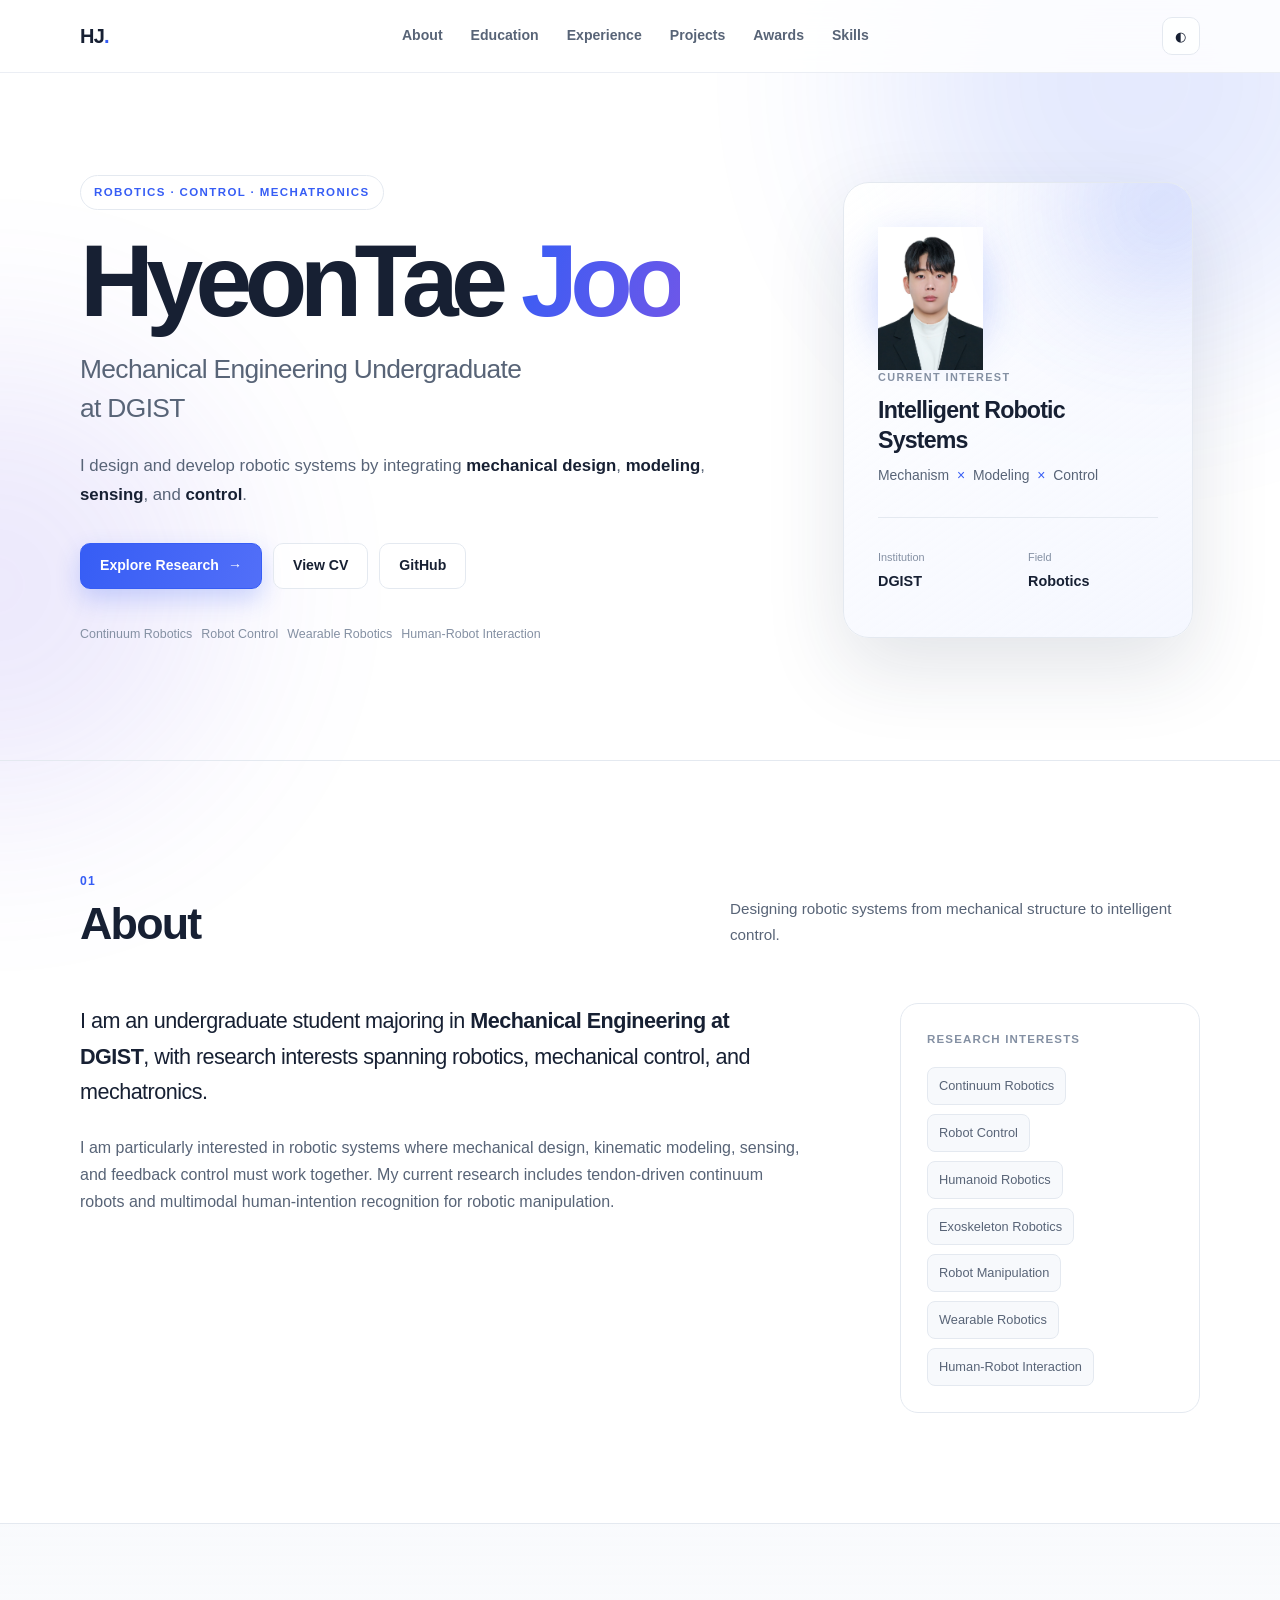
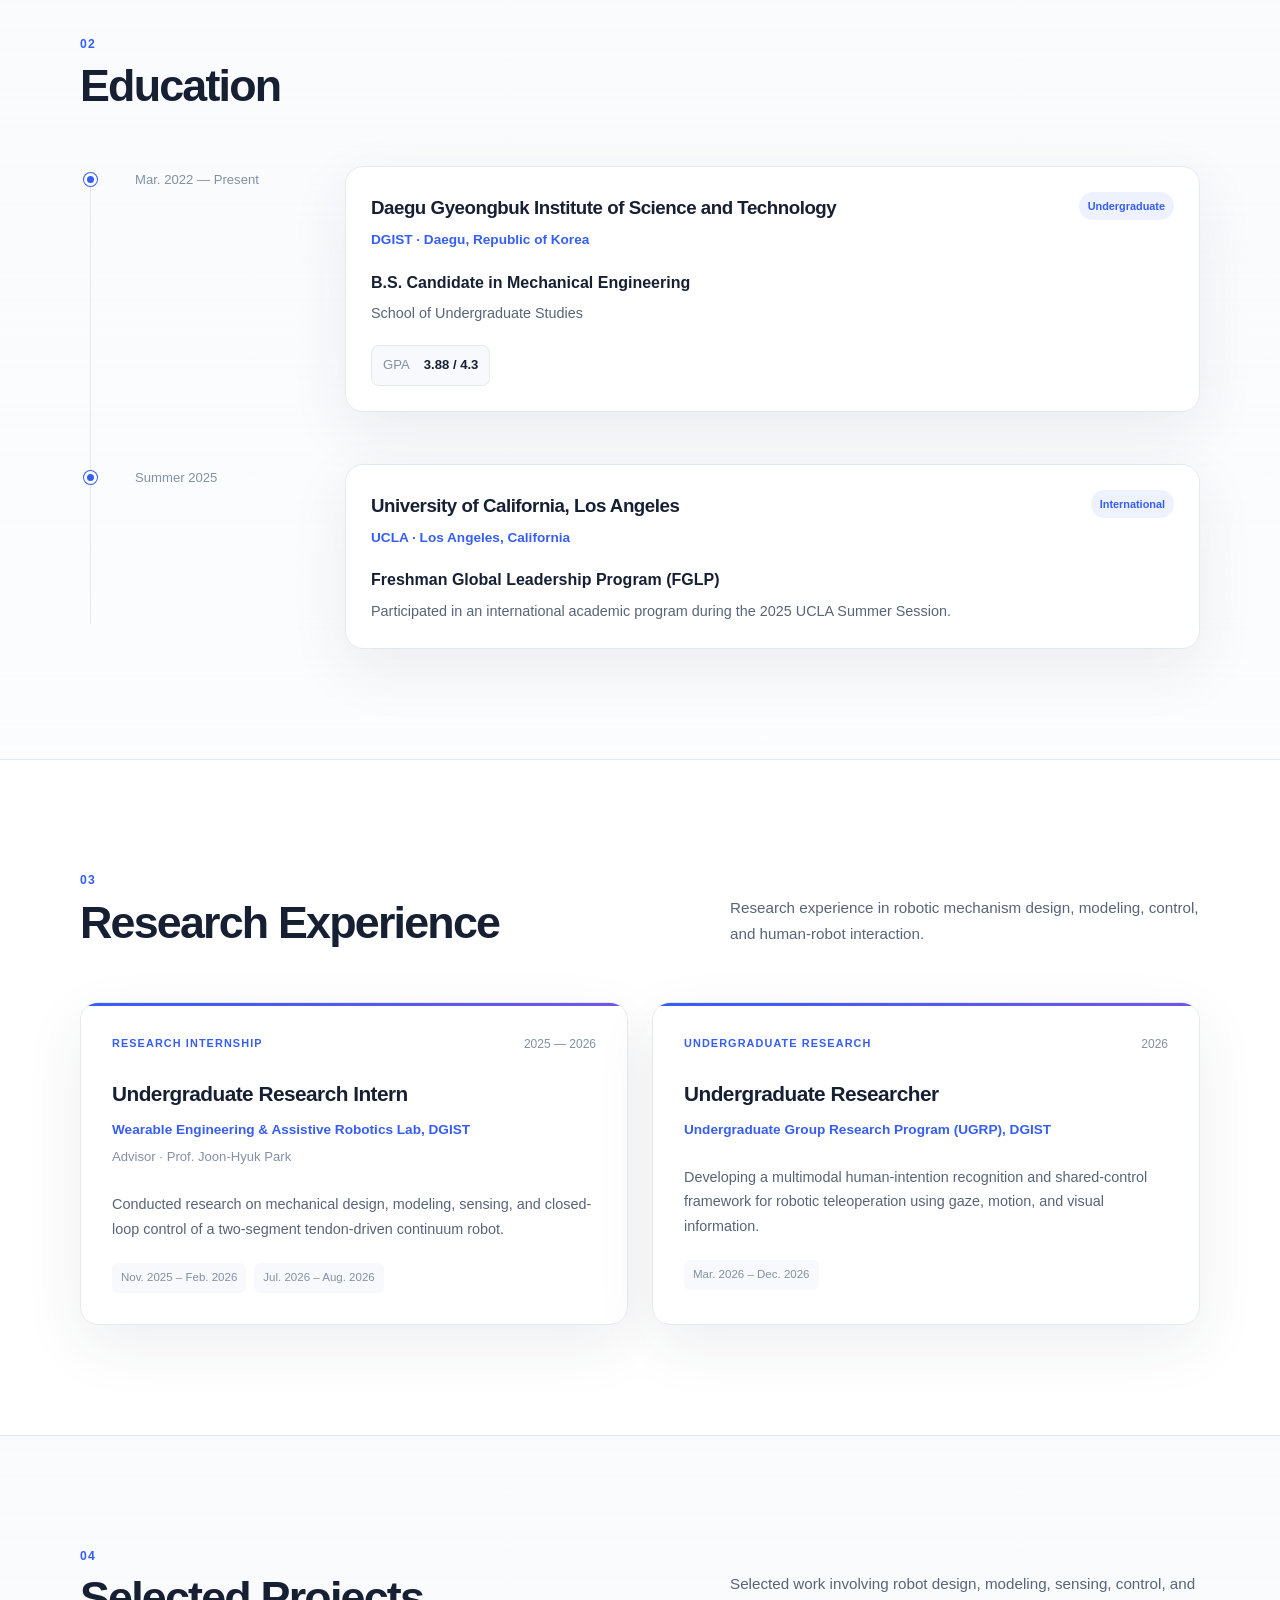
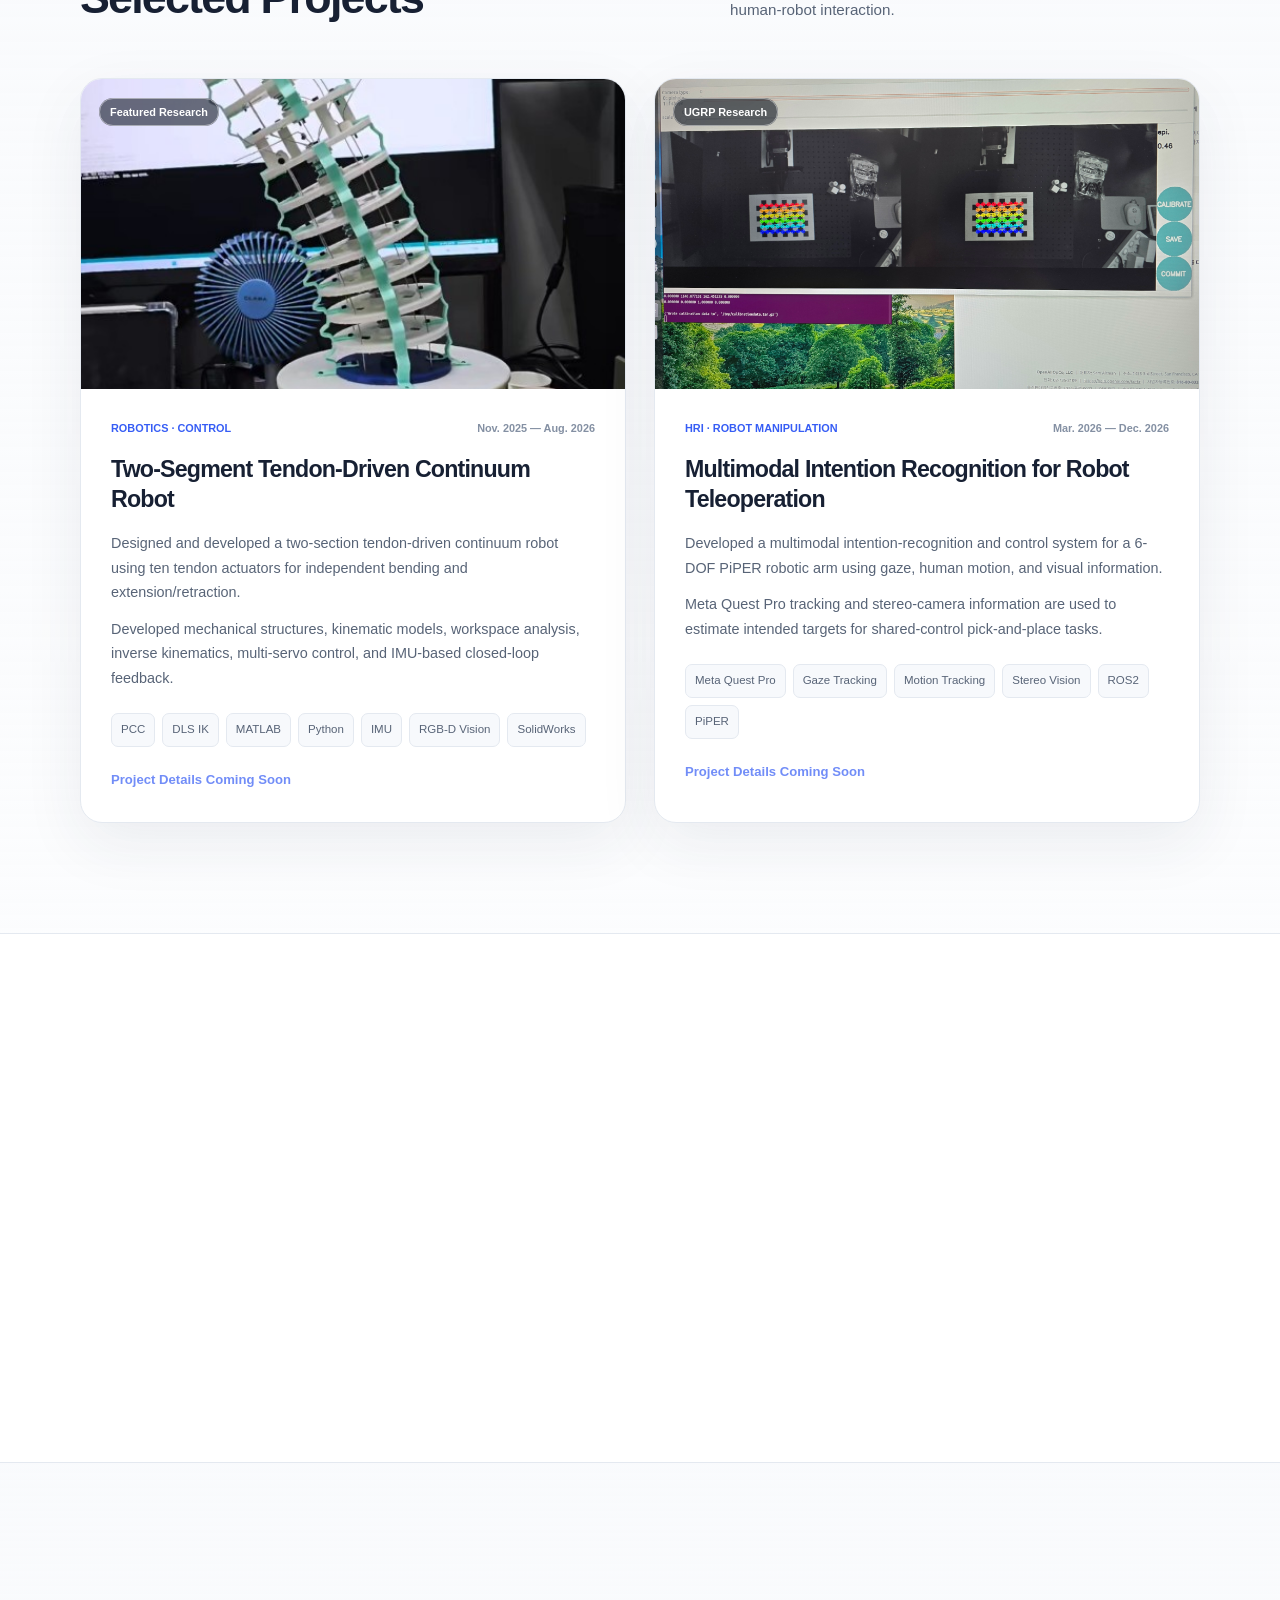
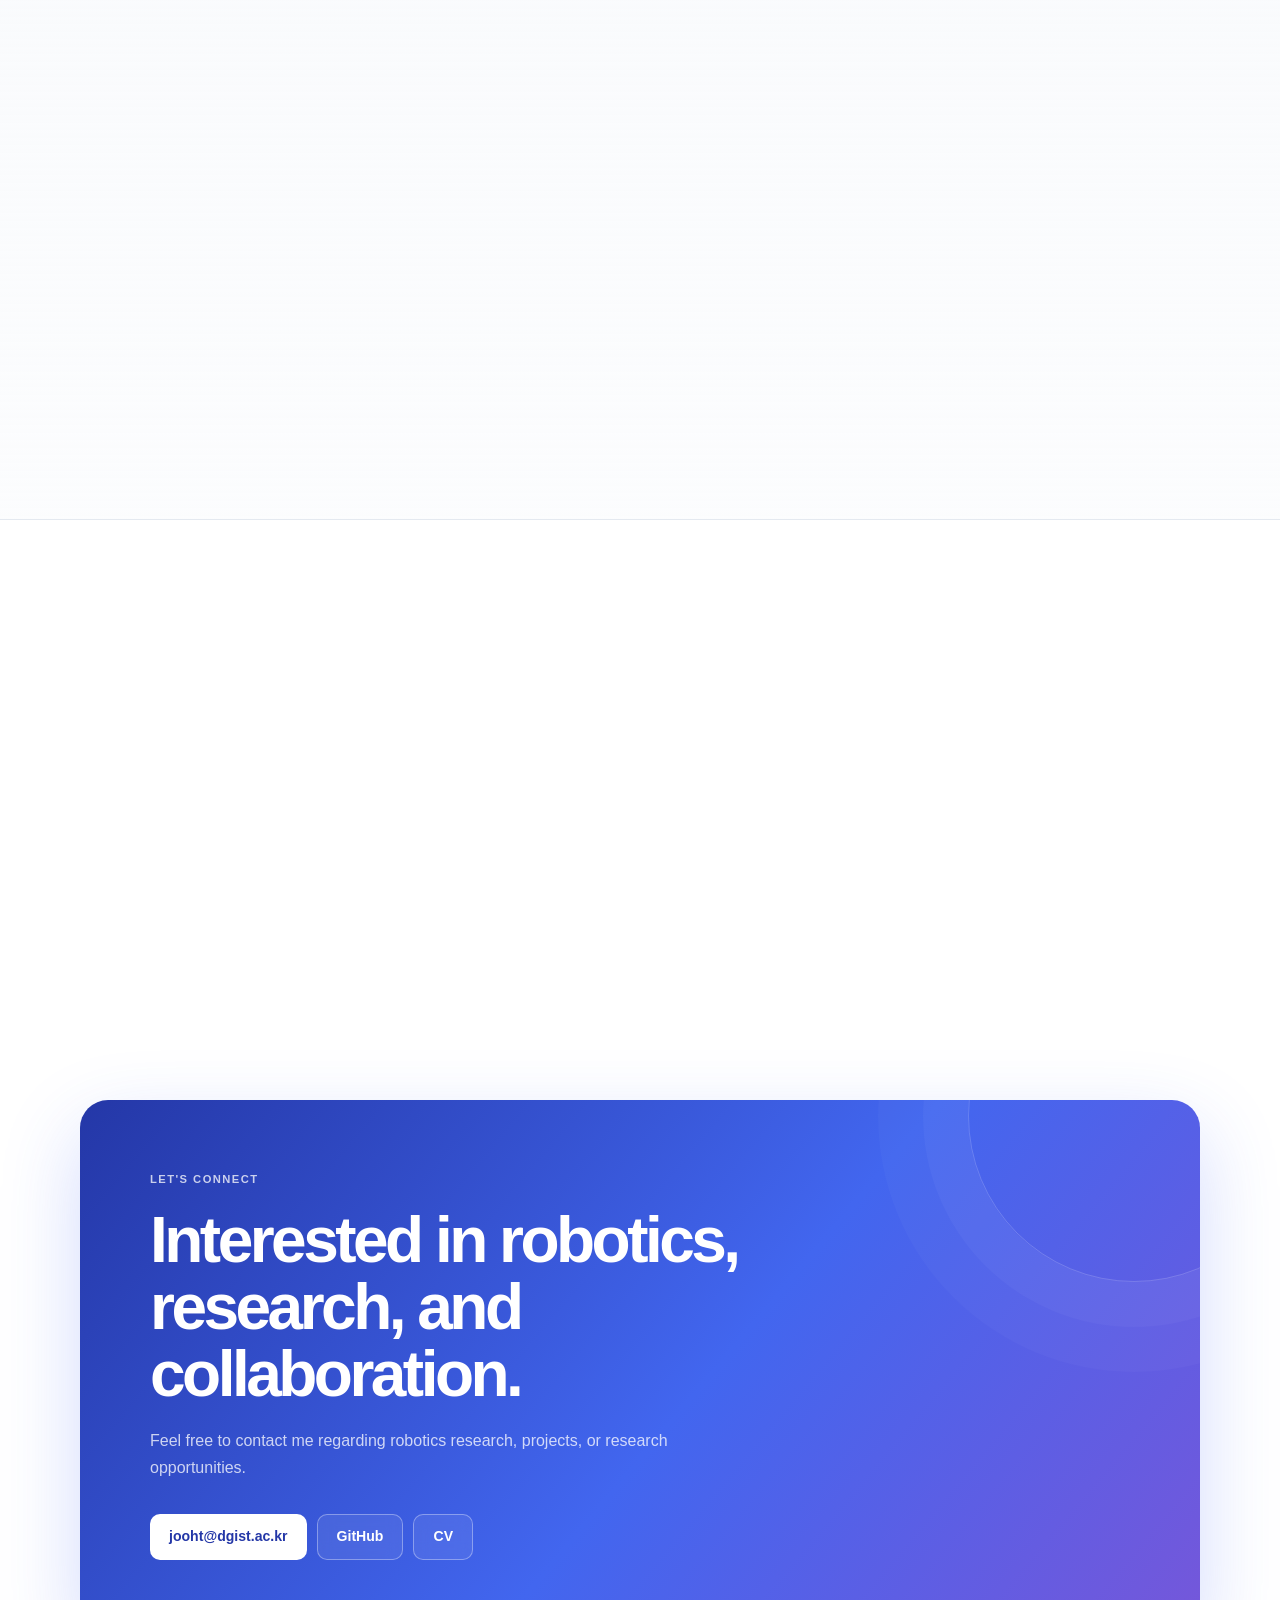
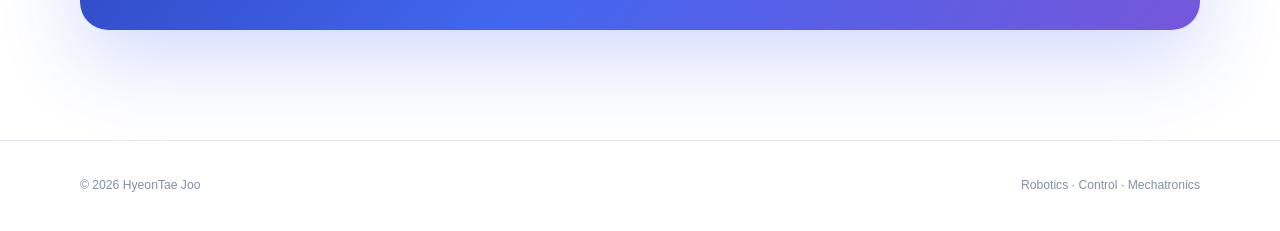
==== commit 627f9ab5: "Replace initials with profile image in index.html" ====
--- a/index.html
+++ b/index.html
@@ -177,7 +177,10 @@
 
 
           <div class="avatar">
-            HJ
+            <img
+              src="image/profile.jpg"
+              alt="HyeonTae Joo"
+            >
           </div>
 
 
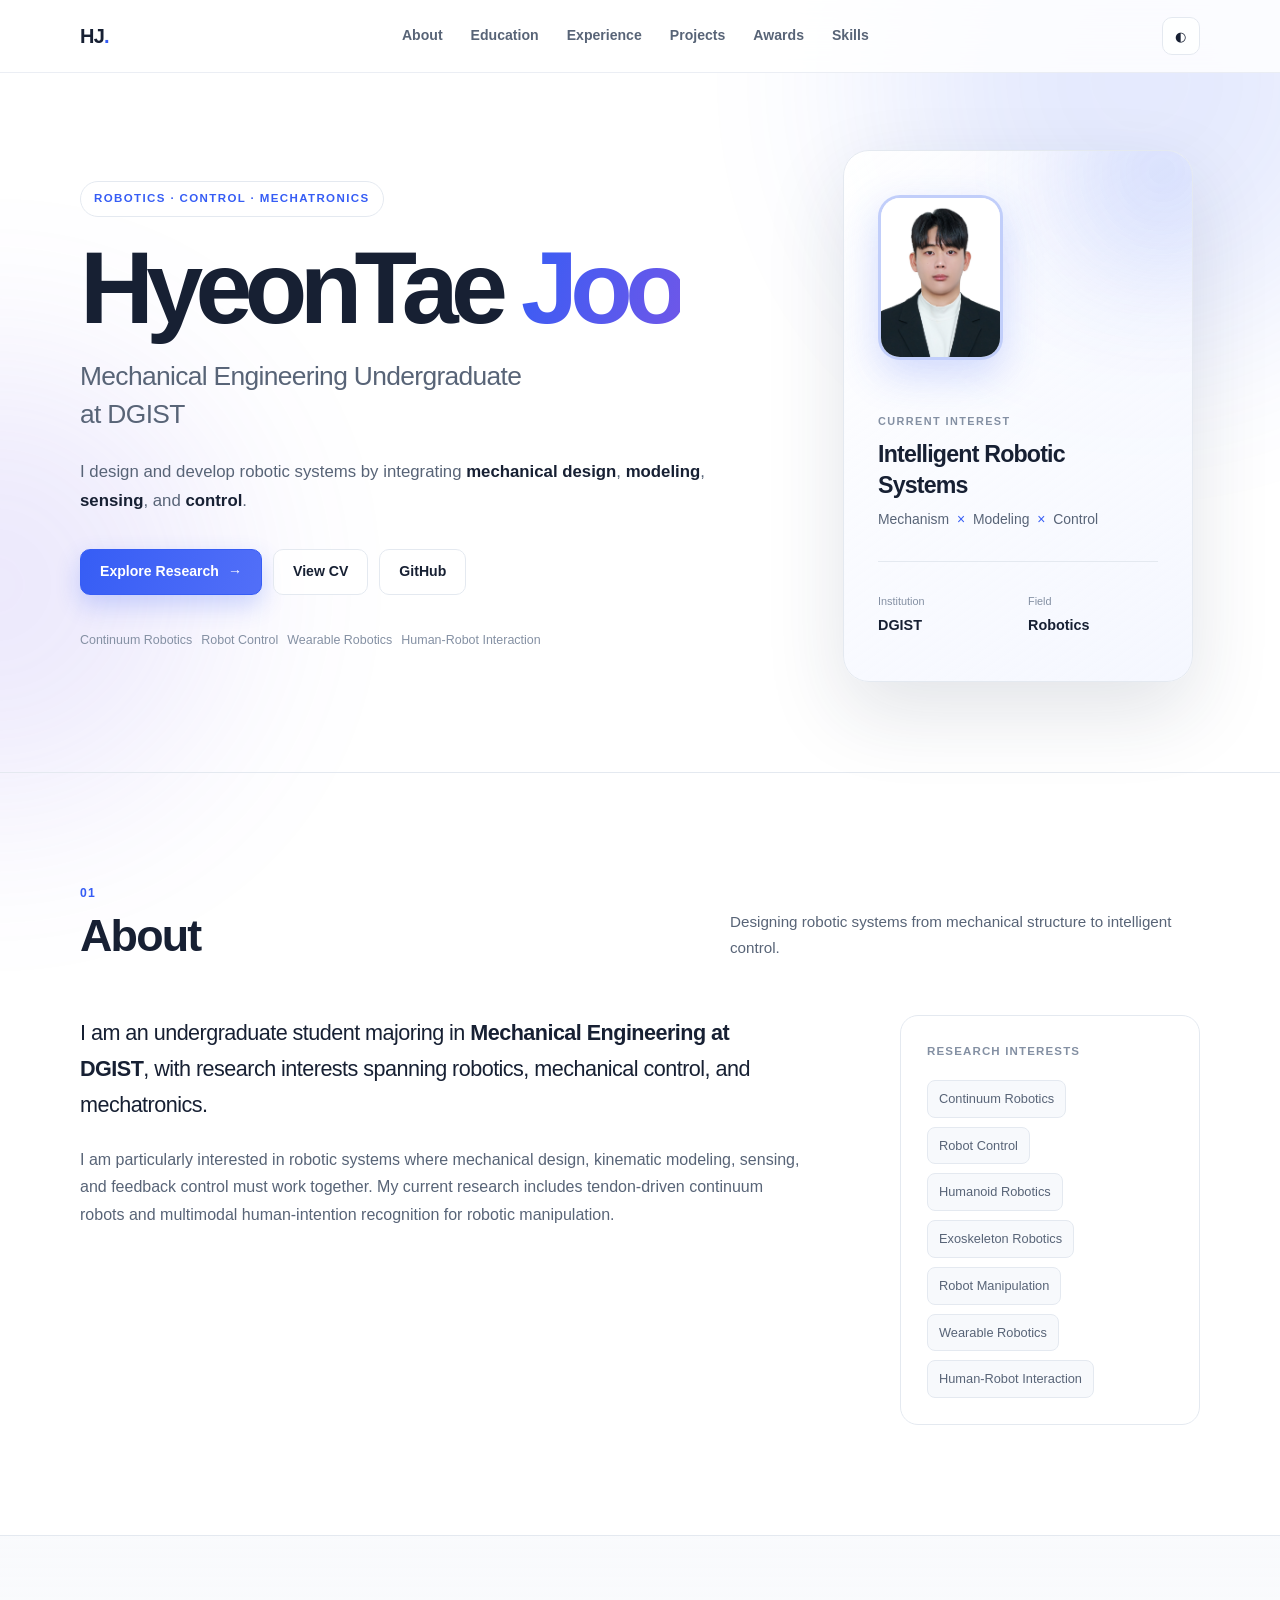
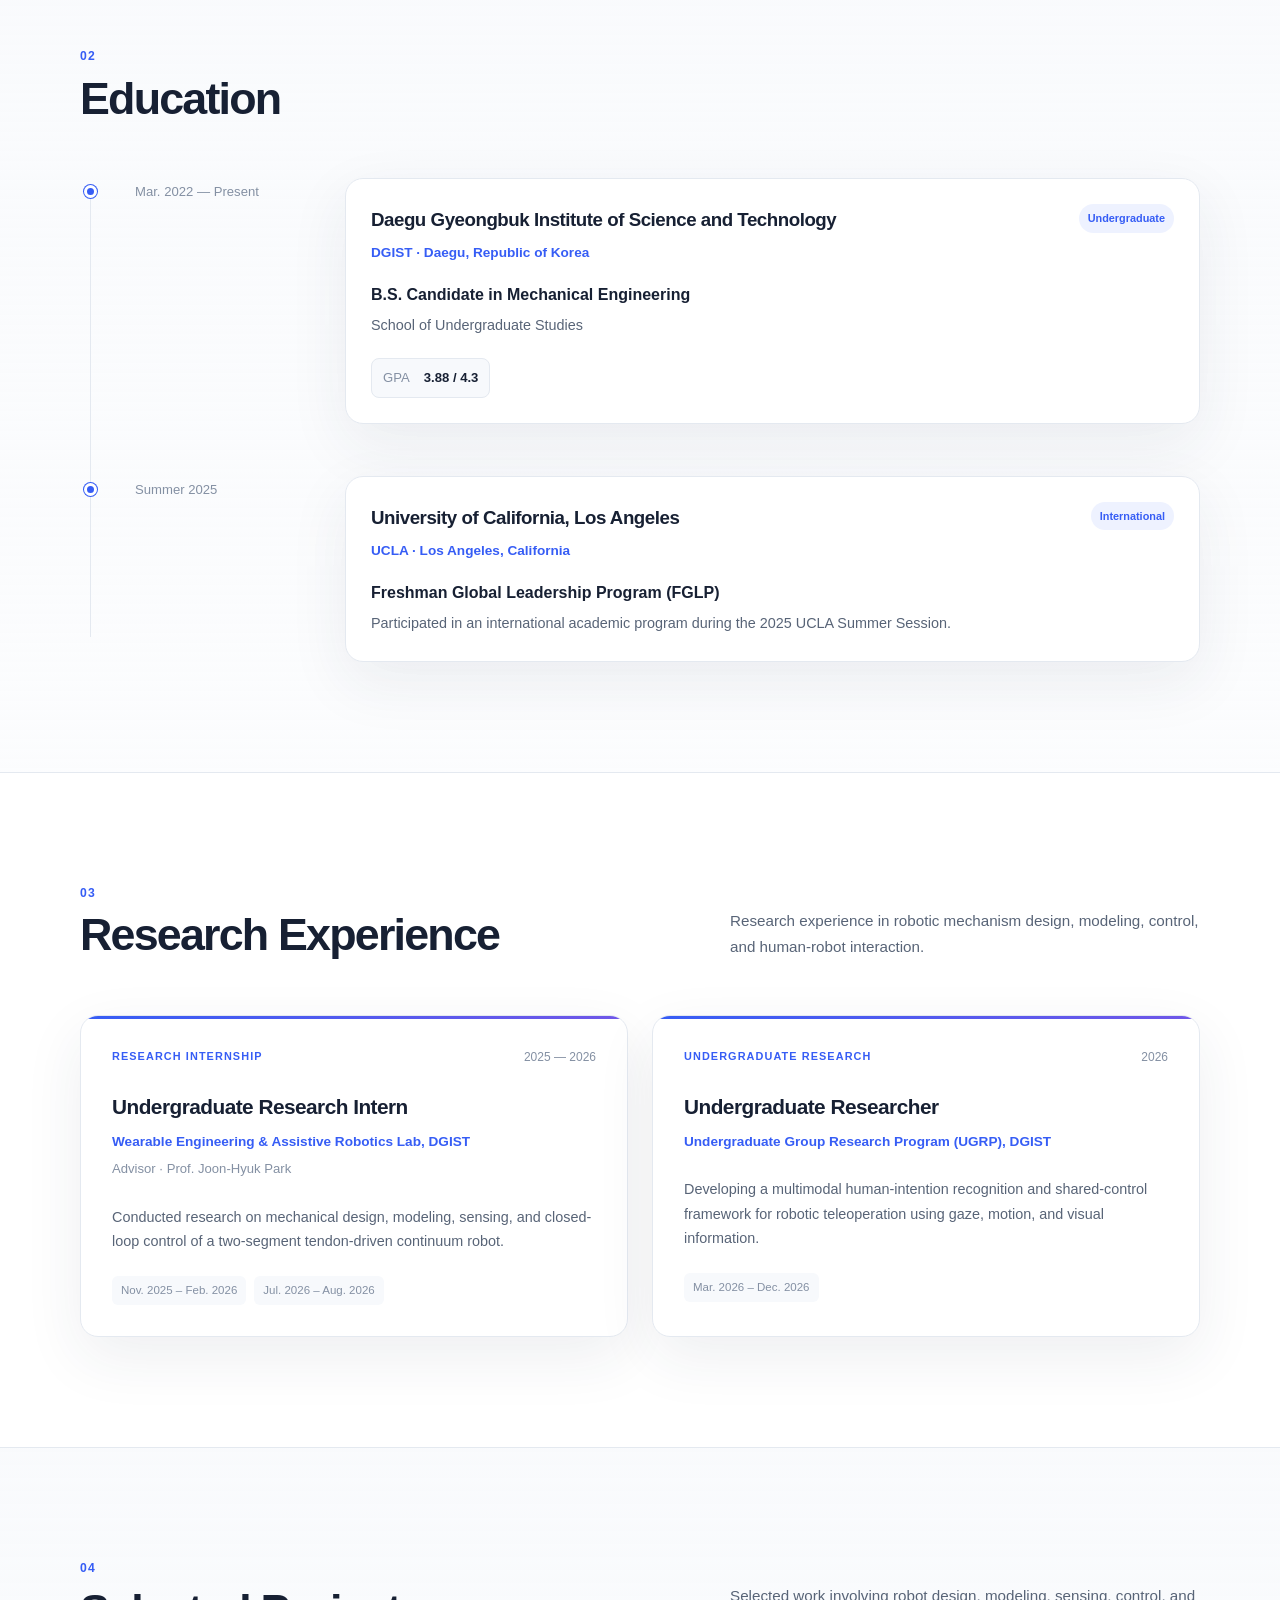
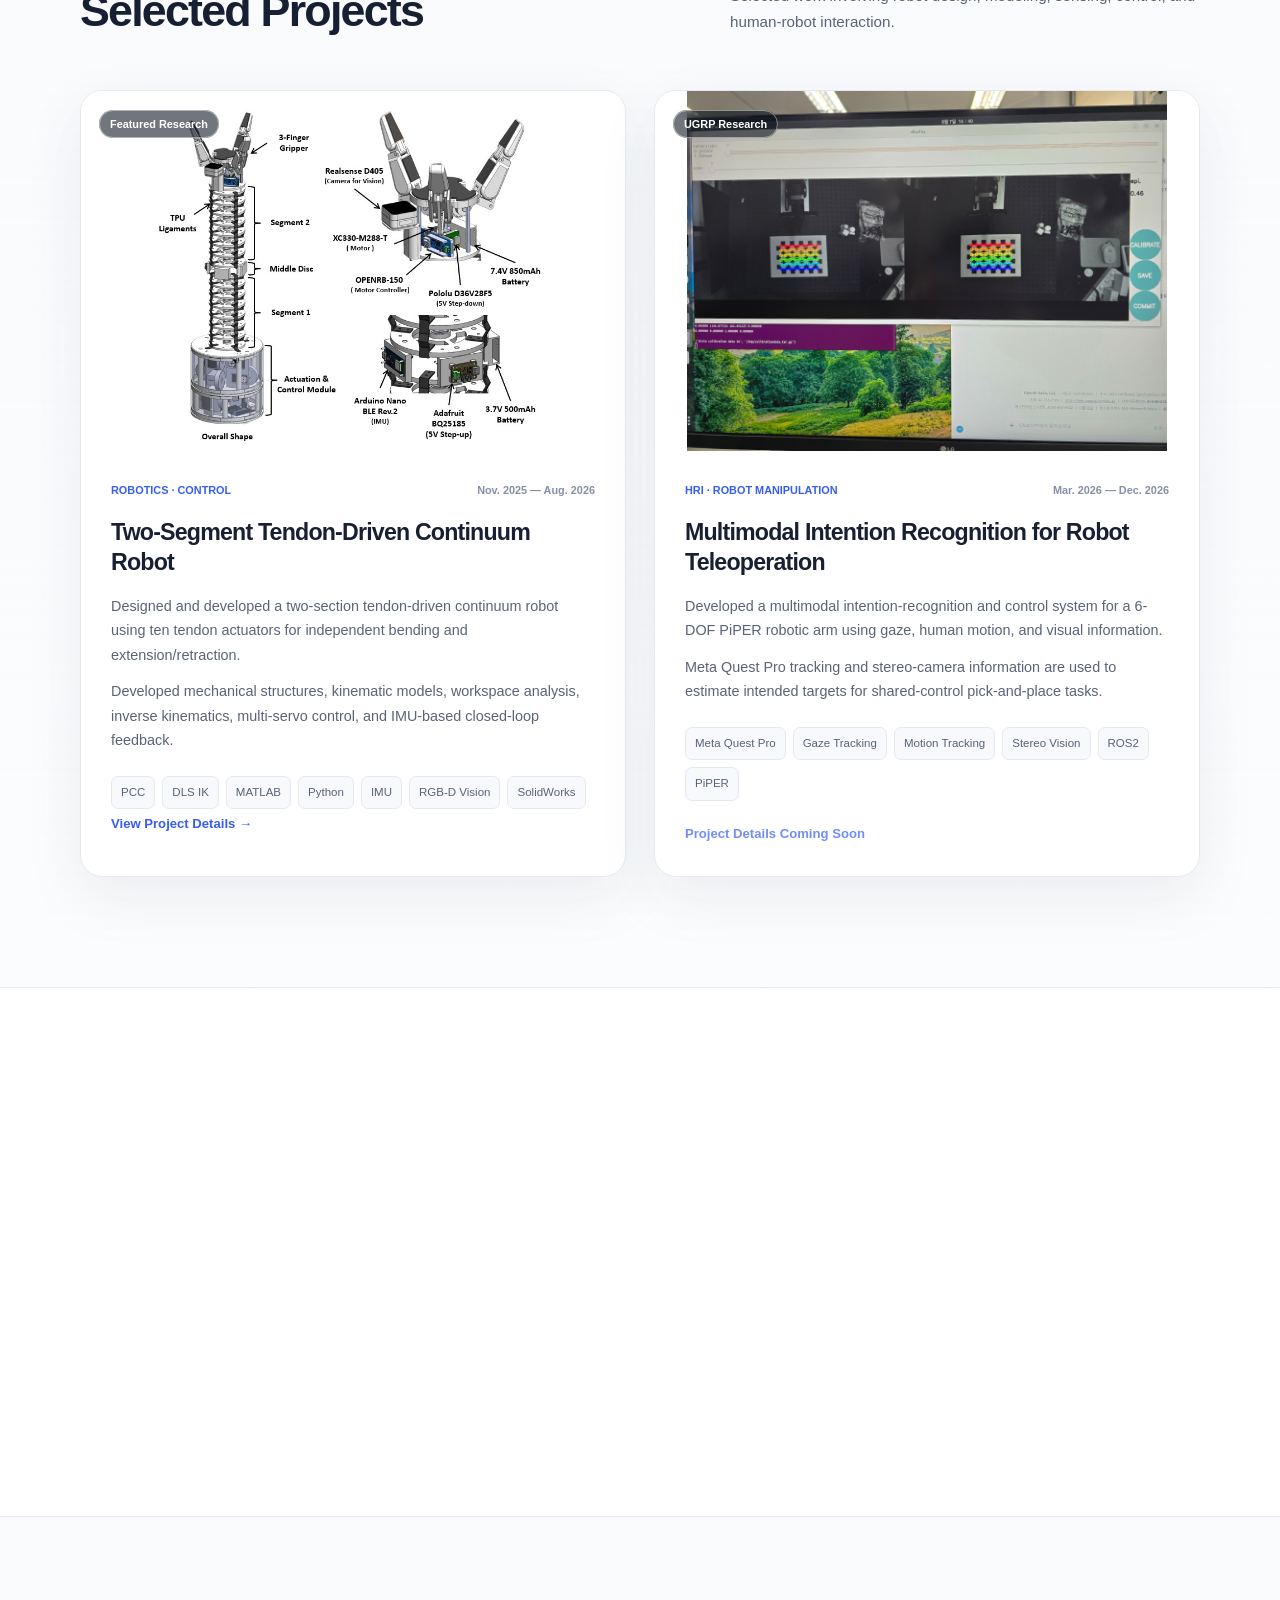
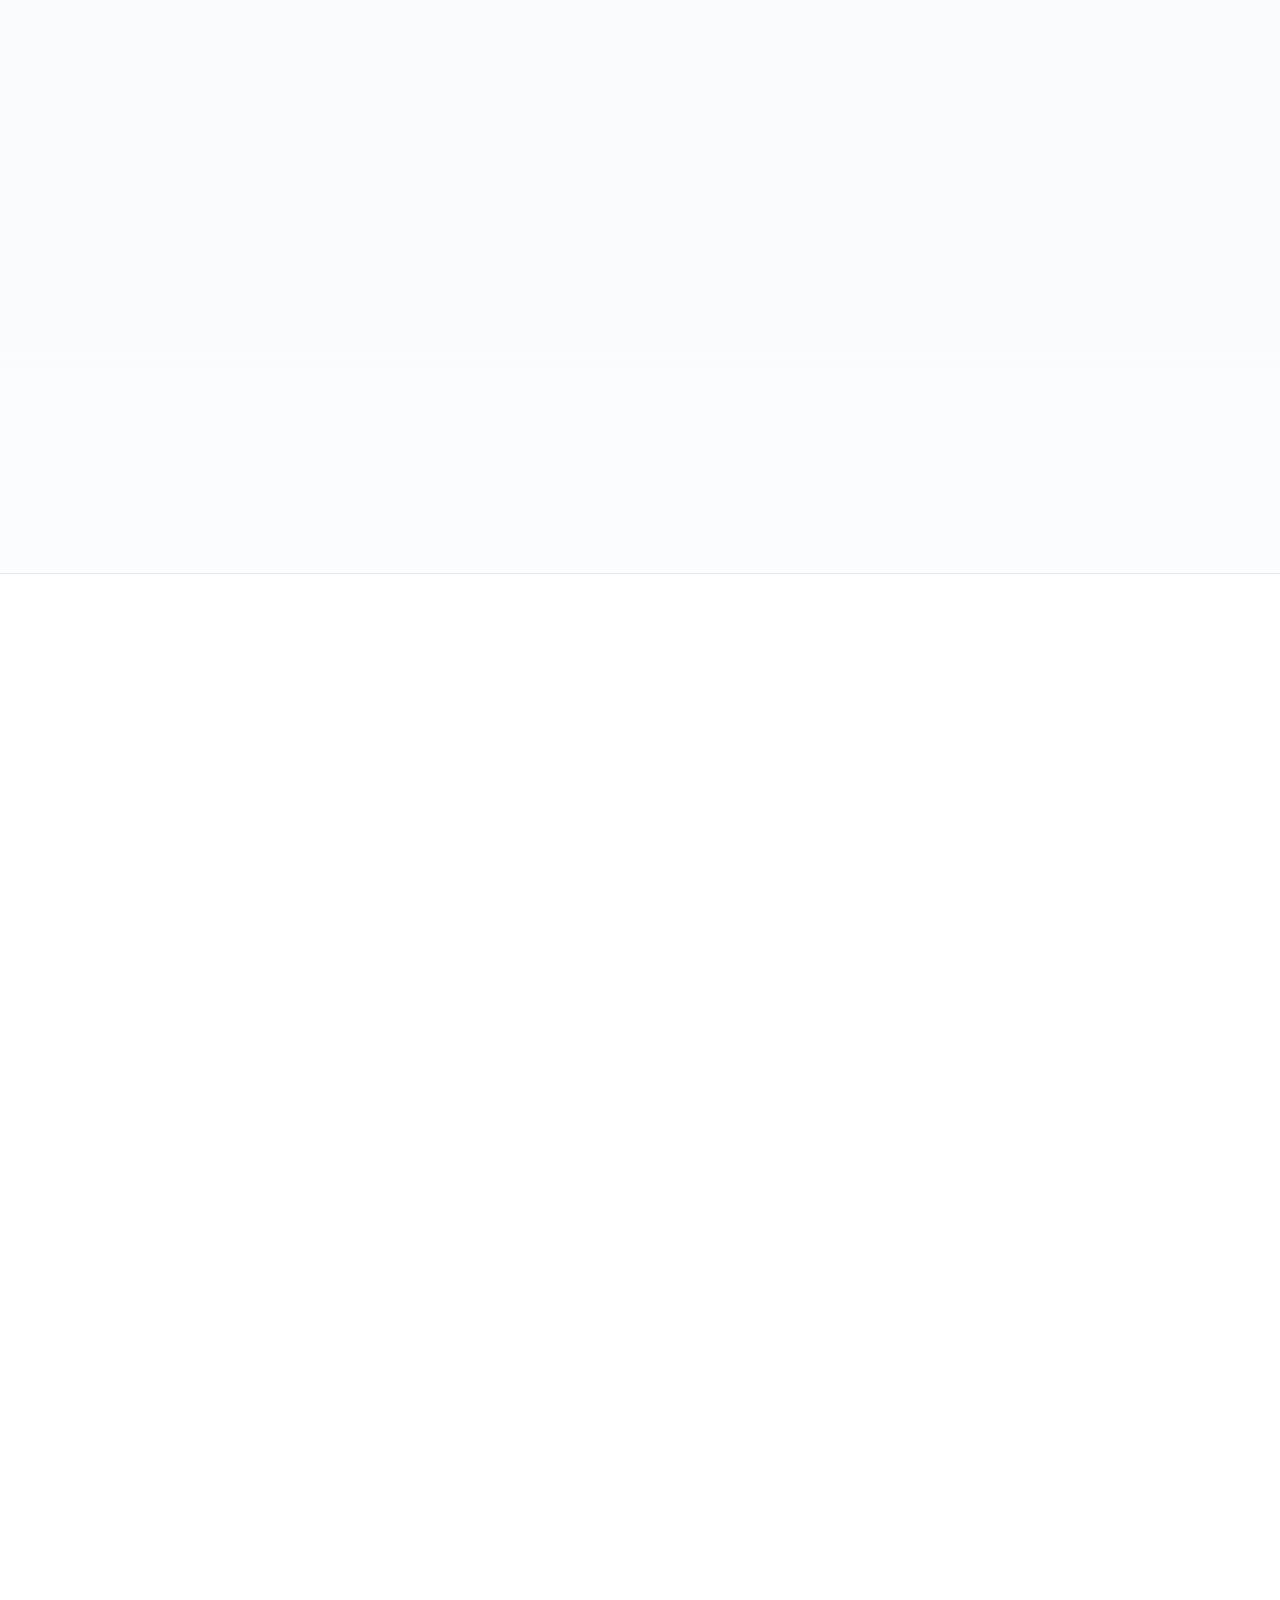
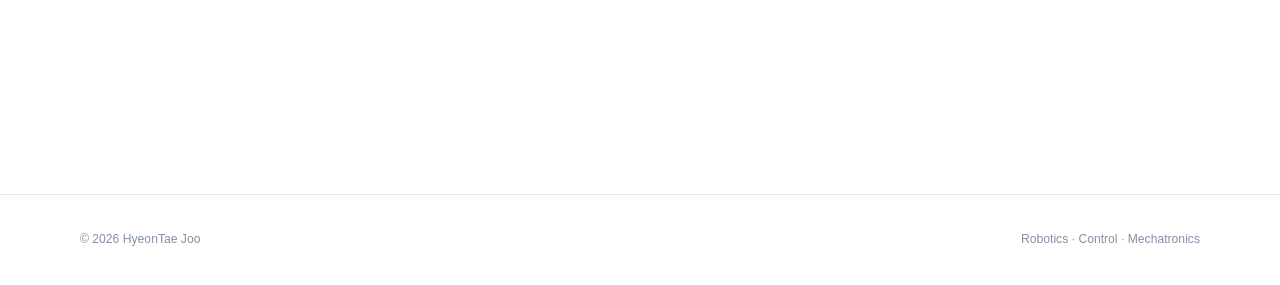
==== commit 79c22955: "Replace disabled button with project link" ====
--- a/index.html
+++ b/index.html
@@ -739,9 +739,12 @@
               </div>
 
 
-              <button class="project-link disabled-link">
-                Project Details Coming Soon
-              </button>
+              <a
+                href="projects/tdcr.html"
+                class="project-link"
+              >
+                View Project Details →
+              </a>
 
             </div>
 
--- a/style.css
+++ b/style.css
@@ -3,27 +3,19 @@
 ========================================================= */
 
 :root {
-
   --bg: #ffffff;
-
   --bg-soft: #f7f9fc;
-
   --surface: rgba(255, 255, 255, 0.78);
-
   --surface-solid: #ffffff;
 
   --text: #172033;
-
   --text-secondary: #586477;
-
   --muted: #8490a3;
 
   --border: #e4e9f0;
 
   --primary: #365df5;
-
   --primary-dark: #2846c7;
-
   --primary-soft: #eef2ff;
 
   --purple: #7057e8;
@@ -35,35 +27,29 @@
     0 30px 80px rgba(32, 47, 81, 0.13);
 
   --radius: 18px;
-
   --container: 1120px;
-
-}
-
-
+}
+
+
+/* =========================================================
+   DARK MODE
+========================================================= */
 
 [data-theme="dark"] {
-
   --bg: #0d1117;
-
   --bg-soft: #111720;
 
   --surface: rgba(19, 26, 37, 0.78);
-
   --surface-solid: #131a25;
 
   --text: #edf2f8;
-
   --text-secondary: #a9b4c4;
-
   --muted: #768296;
 
   --border: #263142;
 
   --primary: #6d8cff;
-
   --primary-dark: #89a2ff;
-
   --primary-soft: #172142;
 
   --shadow:
@@ -71,9 +57,7 @@
 
   --shadow-large:
     0 30px 80px rgba(0, 0, 0, 0.4);
-
-}
-
+}
 
 
 /* =========================================================
@@ -81,25 +65,18 @@
 ========================================================= */
 
 * {
-
   margin: 0;
-
   padding: 0;
-
   box-sizing: border-box;
-
 }
 
 
 html {
-
   scroll-behavior: smooth;
-
 }
 
 
 body {
-
   font-family:
     Inter,
     -apple-system,
@@ -111,7 +88,6 @@
     sans-serif;
 
   background: var(--bg);
-
   color: var(--text);
 
   line-height: 1.7;
@@ -123,34 +99,24 @@
     color 0.3s ease;
 
   -webkit-font-smoothing: antialiased;
-
 }
 
 
 a {
-
   color: inherit;
-
   text-decoration: none;
-
 }
 
 
 button {
-
   font-family: inherit;
-
 }
 
 
 img {
-
   display: block;
-
-  width: 100%;
-
-}
-
+  max-width: 100%;
+}
 
 
 /* =========================================================
@@ -158,7 +124,6 @@
 ========================================================= */
 
 .background-orb {
-
   position: fixed;
 
   pointer-events: none;
@@ -170,39 +135,29 @@
   filter: blur(100px);
 
   opacity: 0.13;
-
 }
 
 
 .orb-one {
-
   width: 520px;
-
   height: 520px;
 
   top: -180px;
-
   right: -120px;
 
   background: var(--primary);
-
 }
 
 
 .orb-two {
-
   width: 450px;
-
   height: 450px;
 
   bottom: 10%;
-
   left: -230px;
 
   background: var(--purple);
-
-}
-
+}
 
 
 /* =========================================================
@@ -210,13 +165,10 @@
 ========================================================= */
 
 .site-header {
-
   position: fixed;
 
   top: 0;
-
   left: 0;
-
   right: 0;
 
   z-index: 1000;
@@ -228,12 +180,10 @@
     color-mix(in srgb, var(--bg) 82%, transparent);
 
   backdrop-filter: blur(18px);
-
 }
 
 
 .navbar {
-
   width: min(var(--container), calc(100% - 48px));
 
   height: 72px;
@@ -243,107 +193,84 @@
   display: flex;
 
   align-items: center;
-
   justify-content: space-between;
-
 }
 
 
 .logo {
-
   font-size: 1.25rem;
 
   font-weight: 800;
 
   letter-spacing: -0.04em;
-
 }
 
 
 .logo span {
-
   color: var(--primary);
-
 }
 
 
 .nav-links {
-
   display: flex;
 
   align-items: center;
 
   gap: 28px;
-
 }
 
 
 .nav-links a {
-
   position: relative;
 
   color: var(--text-secondary);
 
   font-size: 0.88rem;
-
   font-weight: 600;
 
   transition: color 0.2s ease;
-
 }
 
 
 .nav-links a::after {
-
   position: absolute;
 
   content: "";
 
   left: 0;
-
   bottom: -6px;
 
   width: 0;
-
   height: 2px;
 
   background: var(--primary);
 
   transition: width 0.25s ease;
-
 }
 
 
 .nav-links a:hover {
-
   color: var(--text);
-
 }
 
 
 .nav-links a:hover::after {
-
   width: 100%;
-
 }
 
 
 .nav-actions {
-
   display: flex;
 
   align-items: center;
 
   gap: 8px;
-
 }
 
 
 .theme-toggle,
 .menu-toggle {
-
   width: 38px;
-
   height: 38px;
 
   display: grid;
@@ -363,26 +290,20 @@
   transition:
     transform 0.2s ease,
     background 0.2s ease;
-
 }
 
 
 .theme-toggle:hover,
 .menu-toggle:hover {
-
   transform: translateY(-1px);
 
   background: var(--bg-soft);
-
 }
 
 
 .menu-toggle {
-
   display: none;
-
-}
-
+}
 
 
 /* =========================================================
@@ -390,86 +311,69 @@
 ========================================================= */
 
 .section-container {
-
   width: min(var(--container), calc(100% - 48px));
 
   margin: auto;
-
 }
 
 
 .content-section {
-
   padding: 110px 0;
 
   border-top: 1px solid var(--border);
-
 }
 
 
 .alternate {
-
   background:
     linear-gradient(
       180deg,
       color-mix(in srgb, var(--bg-soft) 76%, transparent),
       color-mix(in srgb, var(--bg-soft) 42%, transparent)
     );
-
 }
 
 
 .section-heading {
-
   display: flex;
 
   justify-content: space-between;
-
   align-items: flex-end;
 
   gap: 60px;
 
   margin-bottom: 55px;
-
 }
 
 
 .section-number {
-
   margin-bottom: 7px;
 
   color: var(--primary);
 
   font-size: 0.76rem;
-
   font-weight: 800;
 
   letter-spacing: 0.1em;
-
 }
 
 
 .section-heading h2 {
-
   font-size: clamp(2rem, 4vw, 2.8rem);
 
   line-height: 1.1;
 
   letter-spacing: -0.04em;
-
 }
 
 
 .section-heading > p {
-
   max-width: 470px;
 
   color: var(--text-secondary);
 
   font-size: 0.95rem;
-
-}
-
+}
 
 
 /* =========================================================
@@ -477,11 +381,9 @@
 ========================================================= */
 
 .hero {
-
   min-height: 760px;
 
   padding-top: 150px;
-
   padding-bottom: 90px;
 
   display: grid;
@@ -493,12 +395,10 @@
   align-items: center;
 
   gap: 80px;
-
 }
 
 
 .eyebrow {
-
   display: inline-flex;
 
   margin-bottom: 26px;
@@ -514,16 +414,13 @@
   color: var(--primary);
 
   font-size: 0.72rem;
-
   font-weight: 800;
 
   letter-spacing: 0.12em;
-
 }
 
 
 .hero h1 {
-
   margin-bottom: 24px;
 
   font-size: clamp(4.2rem, 8vw, 7.2rem);
@@ -533,12 +430,10 @@
   line-height: 0.88;
 
   letter-spacing: -0.075em;
-
 }
 
 
 .hero h1 span {
-
   background:
     linear-gradient(
       110deg,
@@ -547,16 +442,13 @@
     );
 
   -webkit-background-clip: text;
-
   background-clip: text;
 
   color: transparent;
-
 }
 
 
 .hero h2 {
-
   margin-bottom: 25px;
 
   color: var(--text-secondary);
@@ -568,12 +460,10 @@
   line-height: 1.45;
 
   letter-spacing: -0.025em;
-
 }
 
 
 .hero-description {
-
   max-width: 680px;
 
   margin-bottom: 34px;
@@ -581,32 +471,26 @@
   color: var(--text-secondary);
 
   font-size: 1.05rem;
-
 }
 
 
 .hero-description strong {
-
   color: var(--text);
 
   font-weight: 650;
-
 }
 
 
 .hero-buttons {
-
   display: flex;
 
   flex-wrap: wrap;
 
   gap: 11px;
-
 }
 
 
 .button {
-
   min-height: 46px;
 
   padding: 10px 19px;
@@ -614,7 +498,6 @@
   display: inline-flex;
 
   align-items: center;
-
   justify-content: center;
 
   gap: 9px;
@@ -622,26 +505,21 @@
   border-radius: 10px;
 
   font-size: 0.88rem;
-
   font-weight: 700;
 
   transition:
     transform 0.2s ease,
     box-shadow 0.2s ease,
     background 0.2s ease;
-
 }
 
 
 .button:hover {
-
   transform: translateY(-2px);
-
 }
 
 
 .button-primary {
-
   border: 1px solid var(--primary);
 
   background:
@@ -656,39 +534,31 @@
   box-shadow:
     0 10px 25px
     color-mix(in srgb, var(--primary) 24%, transparent);
-
 }
 
 
 .button-primary:hover {
-
   box-shadow:
     0 15px 32px
     color-mix(in srgb, var(--primary) 34%, transparent);
-
 }
 
 
 .button-secondary {
-
   border: 1px solid var(--border);
 
   background: var(--surface);
 
   color: var(--text);
-
 }
 
 
 .button-secondary:hover {
-
   background: var(--bg-soft);
-
 }
 
 
 .hero-tags {
-
   margin-top: 35px;
 
   display: flex;
@@ -696,18 +566,14 @@
   flex-wrap: wrap;
 
   gap: 9px;
-
 }
 
 
 .hero-tags span {
-
   color: var(--muted);
 
   font-size: 0.78rem;
-
-}
-
+}
 
 
 /* =========================================================
@@ -715,16 +581,13 @@
 ========================================================= */
 
 .hero-visual {
-
   display: flex;
 
   justify-content: center;
-
 }
 
 
 .profile-card {
-
   position: relative;
 
   width: min(100%, 350px);
@@ -745,20 +608,16 @@
     );
 
   box-shadow: var(--shadow-large);
-
 }
 
 
 .profile-glow {
-
   position: absolute;
 
   width: 180px;
-
   height: 180px;
 
   top: -70px;
-
   right: -60px;
 
   border-radius: 50%;
@@ -768,63 +627,69 @@
   filter: blur(65px);
 
   opacity: 0.22;
-
-}
-
+}
+
+
+/* =========================================================
+   PROFILE IMAGE
+   세로형 프로필 사진
+========================================================= */
 
 .avatar {
-
-  width: 105px;
-
-  height: 105px;
-
-  margin-bottom: 36px;
-
-  display: grid;
-
-  place-items: center;
-
-  border-radius: 28px;
-
-  background:
-    linear-gradient(
-      135deg,
-      var(--primary),
-      var(--purple)
-    );
-
-  color: #ffffff;
-
-  font-size: 2rem;
-
-  font-weight: 800;
-
-  letter-spacing: -0.04em;
+  position: relative;
+
+  width: 125px;
+  height: 165px;
+
+  margin-bottom: 52px;
+
+  overflow: hidden;
+
+  border-radius: 22px;
+
+  border: 3px solid
+    color-mix(in srgb, var(--primary) 28%, transparent);
+
+  background: var(--bg-soft);
 
   box-shadow:
     0 15px 40px
-    color-mix(in srgb, var(--primary) 28%, transparent);
-
+    color-mix(in srgb, var(--primary) 22%, transparent);
+}
+
+
+.avatar img {
+  width: 100%;
+  height: 100%;
+
+  object-fit: cover;
+
+  object-position: center;
+
+  transition: transform 0.35s ease;
+}
+
+
+.profile-card:hover .avatar img {
+  transform: scale(1.04);
 }
 
 
 .profile-small {
+  margin-top: 0;
 
   margin-bottom: 9px;
 
   color: var(--muted);
 
   font-size: 0.68rem;
-
   font-weight: 800;
 
   letter-spacing: 0.13em;
-
 }
 
 
 .profile-card h3 {
-
   margin-bottom: 8px;
 
   font-size: 1.45rem;
@@ -832,76 +697,60 @@
   line-height: 1.3;
 
   letter-spacing: -0.035em;
-
 }
 
 
 .profile-card > p:not(.profile-small) {
-
   color: var(--text-secondary);
 
   font-size: 0.87rem;
-
 }
 
 
 .profile-card > p span {
-
   margin: 0 4px;
 
   color: var(--primary);
-
 }
 
 
 .profile-divider {
-
   height: 1px;
 
   margin: 30px 0;
 
   background: var(--border);
-
 }
 
 
 .profile-location {
-
   display: grid;
 
   grid-template-columns: 1fr 1fr;
 
   gap: 20px;
-
 }
 
 
 .profile-location div {
-
   display: flex;
 
   flex-direction: column;
-
 }
 
 
 .profile-location span {
-
   color: var(--muted);
 
   font-size: 0.68rem;
-
 }
 
 
 .profile-location strong {
-
   margin-top: 2px;
 
   font-size: 0.9rem;
-
-}
-
+}
 
 
 /* =========================================================
@@ -909,7 +758,6 @@
 ========================================================= */
 
 .about-layout {
-
   display: grid;
 
   grid-template-columns:
@@ -917,28 +765,22 @@
     minmax(300px, 0.55fr);
 
   gap: 80px;
-
 }
 
 
 .about-main {
-
   max-width: 720px;
-
 }
 
 
 .about-main p {
-
   margin-bottom: 24px;
 
   color: var(--text-secondary);
-
 }
 
 
 .about-main .large-text {
-
   color: var(--text);
 
   font-size: 1.35rem;
@@ -946,12 +788,10 @@
   line-height: 1.65;
 
   letter-spacing: -0.025em;
-
 }
 
 
 .interest-panel {
-
   height: fit-content;
 
   padding: 26px;
@@ -961,40 +801,33 @@
   border-radius: var(--radius);
 
   background: var(--surface);
-
 }
 
 
 .panel-title {
-
   margin-bottom: 18px;
 
   color: var(--muted);
 
   font-size: 0.72rem;
-
   font-weight: 800;
 
   letter-spacing: 0.1em;
 
   text-transform: uppercase;
-
 }
 
 
 .interest-list {
-
   display: flex;
 
   flex-wrap: wrap;
 
   gap: 9px;
-
 }
 
 
 .interest-list span {
-
   padding: 7px 11px;
 
   border: 1px solid var(--border);
@@ -1006,9 +839,7 @@
   color: var(--text-secondary);
 
   font-size: 0.8rem;
-
-}
-
+}
 
 
 /* =========================================================
@@ -1016,33 +847,26 @@
 ========================================================= */
 
 .timeline {
-
   position: relative;
-
 }
 
 
 .timeline::before {
-
   position: absolute;
 
   content: "";
 
   top: 10px;
-
   bottom: 25px;
-
   left: 10px;
 
   width: 1px;
 
   background: var(--border);
-
 }
 
 
 .timeline-entry {
-
   position: relative;
 
   padding-left: 55px;
@@ -1054,27 +878,21 @@
   gap: 40px;
 
   margin-bottom: 52px;
-
 }
 
 
 .timeline-entry:last-child {
-
   margin-bottom: 0;
-
 }
 
 
 .timeline-marker {
-
   position: absolute;
 
   top: 7px;
-
   left: 4px;
 
   width: 13px;
-
   height: 13px;
 
   border: 3px solid var(--bg);
@@ -1085,23 +903,19 @@
 
   box-shadow:
     0 0 0 1px var(--primary);
-
 }
 
 
 .timeline-date {
-
   padding-top: 3px;
 
   color: var(--muted);
 
   font-size: 0.82rem;
-
 }
 
 
 .timeline-content {
-
   padding: 25px;
 
   border: 1px solid var(--border);
@@ -1111,49 +925,40 @@
   background: var(--surface-solid);
 
   box-shadow: var(--shadow);
-
 }
 
 
 .timeline-header {
-
   display: flex;
 
   justify-content: space-between;
-
   align-items: flex-start;
 
   gap: 25px;
 
   margin-bottom: 17px;
-
 }
 
 
 .timeline-header h3 {
-
   margin-bottom: 5px;
 
   font-size: 1.17rem;
 
   letter-spacing: -0.025em;
-
 }
 
 
 .organization {
-
   color: var(--primary);
 
   font-size: 0.85rem;
 
   font-weight: 650;
-
 }
 
 
 .timeline-badge {
-
   flex-shrink: 0;
 
   padding: 5px 9px;
@@ -1165,34 +970,27 @@
   color: var(--primary);
 
   font-size: 0.68rem;
-
   font-weight: 700;
-
 }
 
 
 .role {
-
   margin-bottom: 5px;
 
   color: var(--text);
 
   font-weight: 650;
-
 }
 
 
 .timeline-content > p:not(.organization):not(.role) {
-
   color: var(--text-secondary);
 
   font-size: 0.9rem;
-
 }
 
 
 .education-detail {
-
   margin-top: 20px;
 
   width: fit-content;
@@ -1210,16 +1008,12 @@
   background: var(--bg-soft);
 
   font-size: 0.82rem;
-
 }
 
 
 .education-detail span {
-
   color: var(--muted);
-
-}
-
+}
 
 
 /* =========================================================
@@ -1227,18 +1021,15 @@
 ========================================================= */
 
 .experience-grid {
-
   display: grid;
 
   grid-template-columns: repeat(2, 1fr);
 
   gap: 24px;
-
 }
 
 
 .experience-card {
-
   position: relative;
 
   padding: 31px;
@@ -1256,29 +1047,23 @@
   transition:
     transform 0.25s ease,
     box-shadow 0.25s ease;
-
 }
 
 
 .experience-card:hover {
-
   transform: translateY(-5px);
 
   box-shadow: var(--shadow-large);
-
 }
 
 
 .experience-card::before {
-
   position: absolute;
 
   content: "";
 
   top: 0;
-
   left: 0;
-
   right: 0;
 
   height: 3px;
@@ -1289,12 +1074,10 @@
       var(--primary),
       var(--purple)
     );
-
 }
 
 
 .card-top {
-
   margin-bottom: 22px;
 
   display: flex;
@@ -1302,67 +1085,54 @@
   justify-content: space-between;
 
   gap: 20px;
-
 }
 
 
 .card-label {
-
   color: var(--primary);
 
   font-size: 0.68rem;
-
   font-weight: 800;
 
   letter-spacing: 0.1em;
-
 }
 
 
 .card-date {
-
   color: var(--muted);
 
   font-size: 0.75rem;
-
 }
 
 
 .experience-card h3 {
-
   margin-bottom: 6px;
 
   font-size: 1.3rem;
 
   letter-spacing: -0.025em;
-
 }
 
 
 .advisor {
-
   margin-top: 5px;
 
   color: var(--muted);
 
   font-size: 0.82rem;
-
 }
 
 
 .card-description {
-
   margin-top: 24px;
 
   color: var(--text-secondary);
 
   font-size: 0.9rem;
-
 }
 
 
 .period-list {
-
   margin-top: 22px;
 
   display: flex;
@@ -1370,12 +1140,10 @@
   flex-wrap: wrap;
 
   gap: 8px;
-
 }
 
 
 .period-list span {
-
   padding: 5px 9px;
 
   border-radius: 6px;
@@ -1385,9 +1153,7 @@
   color: var(--muted);
 
   font-size: 0.72rem;
-
-}
-
+}
 
 
 /* =========================================================
@@ -1395,18 +1161,15 @@
 ========================================================= */
 
 .project-list {
-
   display: grid;
 
   grid-template-columns: repeat(2, minmax(0, 1fr));
 
   gap: 28px;
-
 }
 
 
 .project-card {
-
   overflow: hidden;
 
   border: 1px solid var(--border);
@@ -1420,215 +1183,180 @@
   transition:
     transform 0.3s ease,
     box-shadow 0.3s ease;
-
 }
 
 
 .project-card:hover {
-
   transform: translateY(-7px);
 
   box-shadow: var(--shadow-large);
-
 }
 
 
 .project-image {
-
   position: relative;
 
-  height: 310px;
-
+  height: 360px;
+
+  display: flex;
+  align-items: center;
+  justify-content: center;
+   
   overflow: hidden;
 
+  background: #ffffff;
+}
+
+
+.project-image img {
+  width: 100%;
+  height: 100%;
+
+  object-fit: contain;
+  object-position: center;
+
+  transition: transform 0.5s ease;
+}
+
+
+.project-card:hover .project-image img {
+  transform: scale(1.035);
+}
+
+
+.project-image-overlay {
+  position: absolute;
+
+  top: 18px;
+  left: 18px;
+}
+
+
+.project-image-overlay span {
+  padding: 7px 10px;
+
+  border: 1px solid rgba(255, 255, 255, 0.45);
+
+  border-radius: 999px;
+
+  background: rgba(12, 18, 30, 0.58);
+
+  backdrop-filter: blur(8px);
+
+  color: #ffffff;
+
+  font-size: 0.68rem;
+  font-weight: 700;
+}
+
+
+.project-content {
+  padding: 30px;
+}
+
+
+.project-meta {
+  margin-bottom: 17px;
+
+  display: flex;
+
+  justify-content: space-between;
+
+  gap: 20px;
+
+  color: var(--muted);
+
+  font-size: 0.68rem;
+  font-weight: 700;
+}
+
+
+.project-meta span:first-child {
+  color: var(--primary);
+}
+
+
+.project-content h3 {
+  margin-bottom: 17px;
+
+  font-size: 1.45rem;
+
+  line-height: 1.3;
+
+  letter-spacing: -0.035em;
+}
+
+
+.project-content > p {
+  margin-bottom: 12px;
+
+  color: var(--text-secondary);
+
+  font-size: 0.9rem;
+}
+
+
+.tech-list {
+  margin-top: 23px;
+
+  display: flex;
+
+  flex-wrap: wrap;
+
+  gap: 7px;
+}
+
+
+.tech-list span {
+  padding: 6px 9px;
+
+  border: 1px solid var(--border);
+
+  border-radius: 7px;
+
   background: var(--bg-soft);
 
-}
-
-
-.project-image img {
-
-  width: 100%;
-
-  height: 100%;
-
-  object-fit: cover;
-
-  transition: transform 0.5s ease;
-
-}
-
-
-.project-card:hover .project-image img {
-
-  transform: scale(1.035);
-
-}
-
-
-.project-image-overlay {
-
-  position: absolute;
-
-  top: 18px;
-
-  left: 18px;
-
-}
-
-
-.project-image-overlay span {
-
-  padding: 7px 10px;
-
-  border: 1px solid rgba(255,255,255,0.45);
-
-  border-radius: 999px;
-
-  background: rgba(12, 18, 30, 0.58);
-
-  backdrop-filter: blur(8px);
-
-  color: #ffffff;
-
-  font-size: 0.68rem;
-
+  color: var(--text-secondary);
+
+  font-size: 0.72rem;
+}
+
+
+.project-link {
+  margin-top: 25px;
+
+  border: none;
+
+  background: transparent;
+
+  color: var(--primary);
+
+  font-size: 0.82rem;
   font-weight: 700;
-
-}
-
-
-.project-content {
-
-  padding: 30px;
-
-}
-
-
-.project-meta {
-
-  margin-bottom: 17px;
-
-  display: flex;
-
-  justify-content: space-between;
+}
+
+
+.disabled-link {
+  cursor: default;
+
+  opacity: 0.7;
+}
+
+
+/* =========================================================
+   AWARDS
+========================================================= */
+
+.award-grid {
+  display: grid;
+
+  grid-template-columns: repeat(3, 1fr);
 
   gap: 20px;
-
-  color: var(--muted);
-
-  font-size: 0.68rem;
-
-  font-weight: 700;
-
-}
-
-
-.project-meta span:first-child {
-
-  color: var(--primary);
-
-}
-
-
-.project-content h3 {
-
-  margin-bottom: 17px;
-
-  font-size: 1.45rem;
-
-  line-height: 1.3;
-
-  letter-spacing: -0.035em;
-
-}
-
-
-.project-content > p {
-
-  margin-bottom: 12px;
-
-  color: var(--text-secondary);
-
-  font-size: 0.9rem;
-
-}
-
-
-.tech-list {
-
-  margin-top: 23px;
-
-  display: flex;
-
-  flex-wrap: wrap;
-
-  gap: 7px;
-
-}
-
-
-.tech-list span {
-
-  padding: 6px 9px;
-
-  border: 1px solid var(--border);
-
-  border-radius: 7px;
-
-  background: var(--bg-soft);
-
-  color: var(--text-secondary);
-
-  font-size: 0.72rem;
-
-}
-
-
-.project-link {
-
-  margin-top: 25px;
-
-  border: none;
-
-  background: transparent;
-
-  color: var(--primary);
-
-  font-size: 0.82rem;
-
-  font-weight: 700;
-
-}
-
-
-.disabled-link {
-
-  cursor: default;
-
-  opacity: 0.7;
-
-}
-
-
-
-/* =========================================================
-   AWARDS
-========================================================= */
-
-.award-grid {
-
-  display: grid;
-
-  grid-template-columns: repeat(3, 1fr);
-
-  gap: 20px;
-
 }
 
 
 .award-card {
-
   min-height: 160px;
 
   padding: 26px;
@@ -1648,52 +1376,41 @@
   transition:
     transform 0.25s ease,
     border-color 0.25s ease;
-
 }
 
 
 .award-card:hover {
-
   transform: translateY(-4px);
 
   border-color:
     color-mix(in srgb, var(--primary) 45%, var(--border));
-
 }
 
 
 .award-year {
-
   margin-bottom: 28px;
 
   color: var(--primary);
 
   font-size: 0.76rem;
-
   font-weight: 800;
-
 }
 
 
 .award-card h3 {
-
   margin-bottom: 4px;
 
   font-size: 1.05rem;
 
   line-height: 1.4;
-
 }
 
 
 .award-card p {
-
   color: var(--muted);
 
   font-size: 0.8rem;
-
-}
-
+}
 
 
 /* =========================================================
@@ -1701,18 +1418,15 @@
 ========================================================= */
 
 .skills-grid {
-
   display: grid;
 
   grid-template-columns: repeat(4, 1fr);
 
   gap: 18px;
-
 }
 
 
 .skill-card {
-
   padding: 25px;
 
   border: 1px solid var(--border);
@@ -1724,23 +1438,18 @@
   transition:
     transform 0.25s ease,
     box-shadow 0.25s ease;
-
 }
 
 
 .skill-card:hover {
-
   transform: translateY(-4px);
 
   box-shadow: var(--shadow);
-
 }
 
 
 .skill-icon {
-
   width: 45px;
-
   height: 45px;
 
   margin-bottom: 24px;
@@ -1756,40 +1465,31 @@
   color: var(--primary);
 
   font-size: 0.76rem;
-
   font-weight: 800;
-
 }
 
 
 .skill-card h3 {
-
   margin-bottom: 17px;
 
   font-size: 1rem;
-
 }
 
 
 .skill-tags {
-
   display: flex;
 
   flex-direction: column;
 
   gap: 7px;
-
 }
 
 
 .skill-tags span {
-
   color: var(--text-secondary);
 
   font-size: 0.82rem;
-
-}
-
+}
 
 
 /* =========================================================
@@ -1797,13 +1497,11 @@
 ========================================================= */
 
 .military-card {
-
   padding: 30px;
 
   display: flex;
 
   justify-content: space-between;
-
   align-items: center;
 
   gap: 40px;
@@ -1813,30 +1511,24 @@
   border-radius: var(--radius);
 
   background: var(--surface-solid);
-
 }
 
 
 .military-card h3 {
-
   margin: 5px 0;
 
   font-size: 1.2rem;
-
 }
 
 
 .military-card p:not(.card-label) {
-
   color: var(--text-secondary);
 
   font-size: 0.9rem;
-
 }
 
 
 .military-role {
-
   display: flex;
 
   flex-wrap: wrap;
@@ -1844,12 +1536,10 @@
   justify-content: flex-end;
 
   gap: 8px;
-
 }
 
 
 .military-role span {
-
   padding: 7px 10px;
 
   border-radius: 8px;
@@ -1859,9 +1549,7 @@
   color: var(--text-secondary);
 
   font-size: 0.78rem;
-
-}
-
+}
 
 
 /* =========================================================
@@ -1869,14 +1557,11 @@
 ========================================================= */
 
 .contact-section {
-
   padding: 80px 0 110px;
-
 }
 
 
 .contact-card {
-
   position: relative;
 
   overflow: hidden;
@@ -1897,52 +1582,43 @@
 
   box-shadow:
     0 30px 80px rgba(54, 93, 245, 0.22);
-
 }
 
 
 .contact-card::after {
-
   position: absolute;
 
   content: "";
 
   width: 330px;
-
   height: 330px;
 
   right: -100px;
-
   top: -150px;
 
   border-radius: 50%;
 
-  border: 1px solid rgba(255,255,255,0.18);
+  border: 1px solid rgba(255, 255, 255, 0.18);
 
   box-shadow:
-    0 0 0 45px rgba(255,255,255,0.03),
-    0 0 0 90px rgba(255,255,255,0.025);
-
+    0 0 0 45px rgba(255, 255, 255, 0.03),
+    0 0 0 90px rgba(255, 255, 255, 0.025);
 }
 
 
 .contact-label {
-
   margin-bottom: 18px;
 
   font-size: 0.7rem;
-
   font-weight: 800;
 
   letter-spacing: 0.13em;
 
   opacity: 0.75;
-
 }
 
 
 .contact-card h2 {
-
   max-width: 750px;
 
   margin-bottom: 19px;
@@ -1952,21 +1628,17 @@
   line-height: 1.05;
 
   letter-spacing: -0.055em;
-
 }
 
 
 .contact-card > p:not(.contact-label) {
-
   max-width: 600px;
 
-  color: rgba(255,255,255,0.76);
-
+  color: rgba(255, 255, 255, 0.76);
 }
 
 
 .contact-buttons {
-
   position: relative;
 
   z-index: 2;
@@ -1978,31 +1650,25 @@
   flex-wrap: wrap;
 
   gap: 10px;
-
 }
 
 
 .contact-primary {
-
   background: #ffffff;
 
   color: #2437a7;
-
 }
 
 
 .contact-secondary {
-
-  border: 1px solid rgba(255,255,255,0.35);
-
-  background: rgba(255,255,255,0.08);
+  border: 1px solid rgba(255, 255, 255, 0.35);
+
+  background: rgba(255, 255, 255, 0.08);
 
   color: #ffffff;
 
   backdrop-filter: blur(8px);
-
-}
-
+}
 
 
 /* =========================================================
@@ -2010,14 +1676,11 @@
 ========================================================= */
 
 footer {
-
   border-top: 1px solid var(--border);
-
 }
 
 
 .footer-inner {
-
   width: min(var(--container), calc(100% - 48px));
 
   min-height: 90px;
@@ -2027,15 +1690,12 @@
   display: flex;
 
   justify-content: space-between;
-
   align-items: center;
 
   color: var(--muted);
 
   font-size: 0.76rem;
-
-}
-
+}
 
 
 /* =========================================================
@@ -2043,7 +1703,6 @@
 ========================================================= */
 
 .reveal {
-
   opacity: 0;
 
   transform: translateY(20px);
@@ -2051,18 +1710,14 @@
   transition:
     opacity 0.7s ease,
     transform 0.7s ease;
-
 }
 
 
 .reveal.visible {
-
   opacity: 1;
 
   transform: translateY(0);
-
-}
-
+}
 
 
 /* =========================================================
@@ -2072,7 +1727,6 @@
 @media (max-width: 950px) {
 
   .hero {
-
     min-height: auto;
 
     grid-template-columns: 1fr;
@@ -2080,64 +1734,47 @@
     gap: 65px;
 
     padding-top: 155px;
-
     padding-bottom: 100px;
-
   }
 
 
   .hero-visual {
-
     justify-content: flex-start;
-
   }
 
 
   .about-layout {
-
     grid-template-columns: 1fr;
 
     gap: 45px;
-
   }
 
 
   .interest-panel {
-
     max-width: 600px;
-
   }
 
 
   .project-list {
-
     grid-template-columns: 1fr;
-
   }
 
 
   .project-image {
-
     height: 410px;
-
   }
 
 
   .skills-grid {
-
     grid-template-columns: repeat(2, 1fr);
-
   }
 
 
   .award-grid {
-
     grid-template-columns: 1fr;
-
-  }
-
-}
-
+  }
+
+}
 
 
 /* =========================================================
@@ -2147,20 +1784,15 @@
 @media (max-width: 800px) {
 
   .menu-toggle {
-
     display: grid;
-
   }
 
 
   .nav-links {
-
     position: absolute;
 
     top: 72px;
-
     left: 20px;
-
     right: 20px;
 
     padding: 20px;
@@ -2180,43 +1812,33 @@
     background: var(--surface-solid);
 
     box-shadow: var(--shadow-large);
-
   }
 
 
   .nav-links.open {
-
     display: flex;
-
   }
 
 
   .experience-grid {
-
     grid-template-columns: 1fr;
-
   }
 
 
   .section-heading {
-
     align-items: flex-start;
 
     flex-direction: column;
 
     gap: 15px;
-
   }
 
 
   .section-heading > p {
-
     max-width: 100%;
-
-  }
-
-}
-
+  }
+
+}
 
 
 /* =========================================================
@@ -2226,170 +1848,137 @@
 @media (max-width: 650px) {
 
   .section-container {
-
     width: min(var(--container), calc(100% - 36px));
-
   }
 
 
   .navbar {
-
     width: calc(100% - 36px);
-
   }
 
 
   .hero {
-
     padding-top: 130px;
-
     padding-bottom: 80px;
-
   }
 
 
   .hero h1 {
-
     font-size: 4rem;
-
   }
 
 
   .hero h2 br {
-
     display: none;
-
   }
 
 
   .profile-card {
-
     width: 100%;
-
+  }
+
+
+  /* 모바일에서도 세로형 프로필 사진 유지 */
+  .avatar {
+    width: 110px;
+    height: 145px;
+
+    margin-bottom: 45px;
+
+    border-radius: 20px;
   }
 
 
   .content-section {
-
     padding: 80px 0;
-
   }
 
 
   .timeline-entry {
-
     padding-left: 42px;
 
     grid-template-columns: 1fr;
 
     gap: 10px;
-
   }
 
 
   .timeline-entry .timeline-date {
-
     padding-top: 0;
-
   }
 
 
   .timeline-content {
-
     padding: 21px;
-
   }
 
 
   .timeline-header {
-
     flex-direction: column;
 
     gap: 10px;
-
   }
 
 
   .project-image {
-
     height: 255px;
-
   }
 
 
   .project-content {
-
     padding: 23px;
-
   }
 
 
   .project-meta {
-
     flex-direction: column;
 
     gap: 4px;
-
   }
 
 
   .skills-grid {
-
     grid-template-columns: 1fr;
-
   }
 
 
   .military-card {
-
     flex-direction: column;
 
     align-items: flex-start;
-
   }
 
 
   .military-role {
-
     justify-content: flex-start;
-
   }
 
 
   .contact-card {
-
     padding: 45px 25px;
 
     border-radius: 22px;
-
   }
 
 
   .contact-card h2 br {
-
     display: none;
-
   }
 
 
   .contact-buttons {
-
     align-items: stretch;
 
     flex-direction: column;
-
   }
 
 
   .contact-buttons .button {
-
     width: 100%;
-
   }
 
 
   .footer-inner {
-
     width: calc(100% - 36px);
 
     padding: 25px 0;
@@ -2399,11 +1988,9 @@
     align-items: flex-start;
 
     gap: 6px;
-
-  }
-
-}
-
+  }
+
+}
 
 
 /* =========================================================
@@ -2413,29 +2000,23 @@
 @media (prefers-reduced-motion: reduce) {
 
   html {
-
     scroll-behavior: auto;
-
   }
 
 
   .reveal {
-
     opacity: 1;
 
     transform: none;
 
     transition: none;
-
   }
 
 
   * {
-
     animation: none !important;
 
     transition-duration: 0.01ms !important;
-
-  }
-
-}
+  }
+
+}
